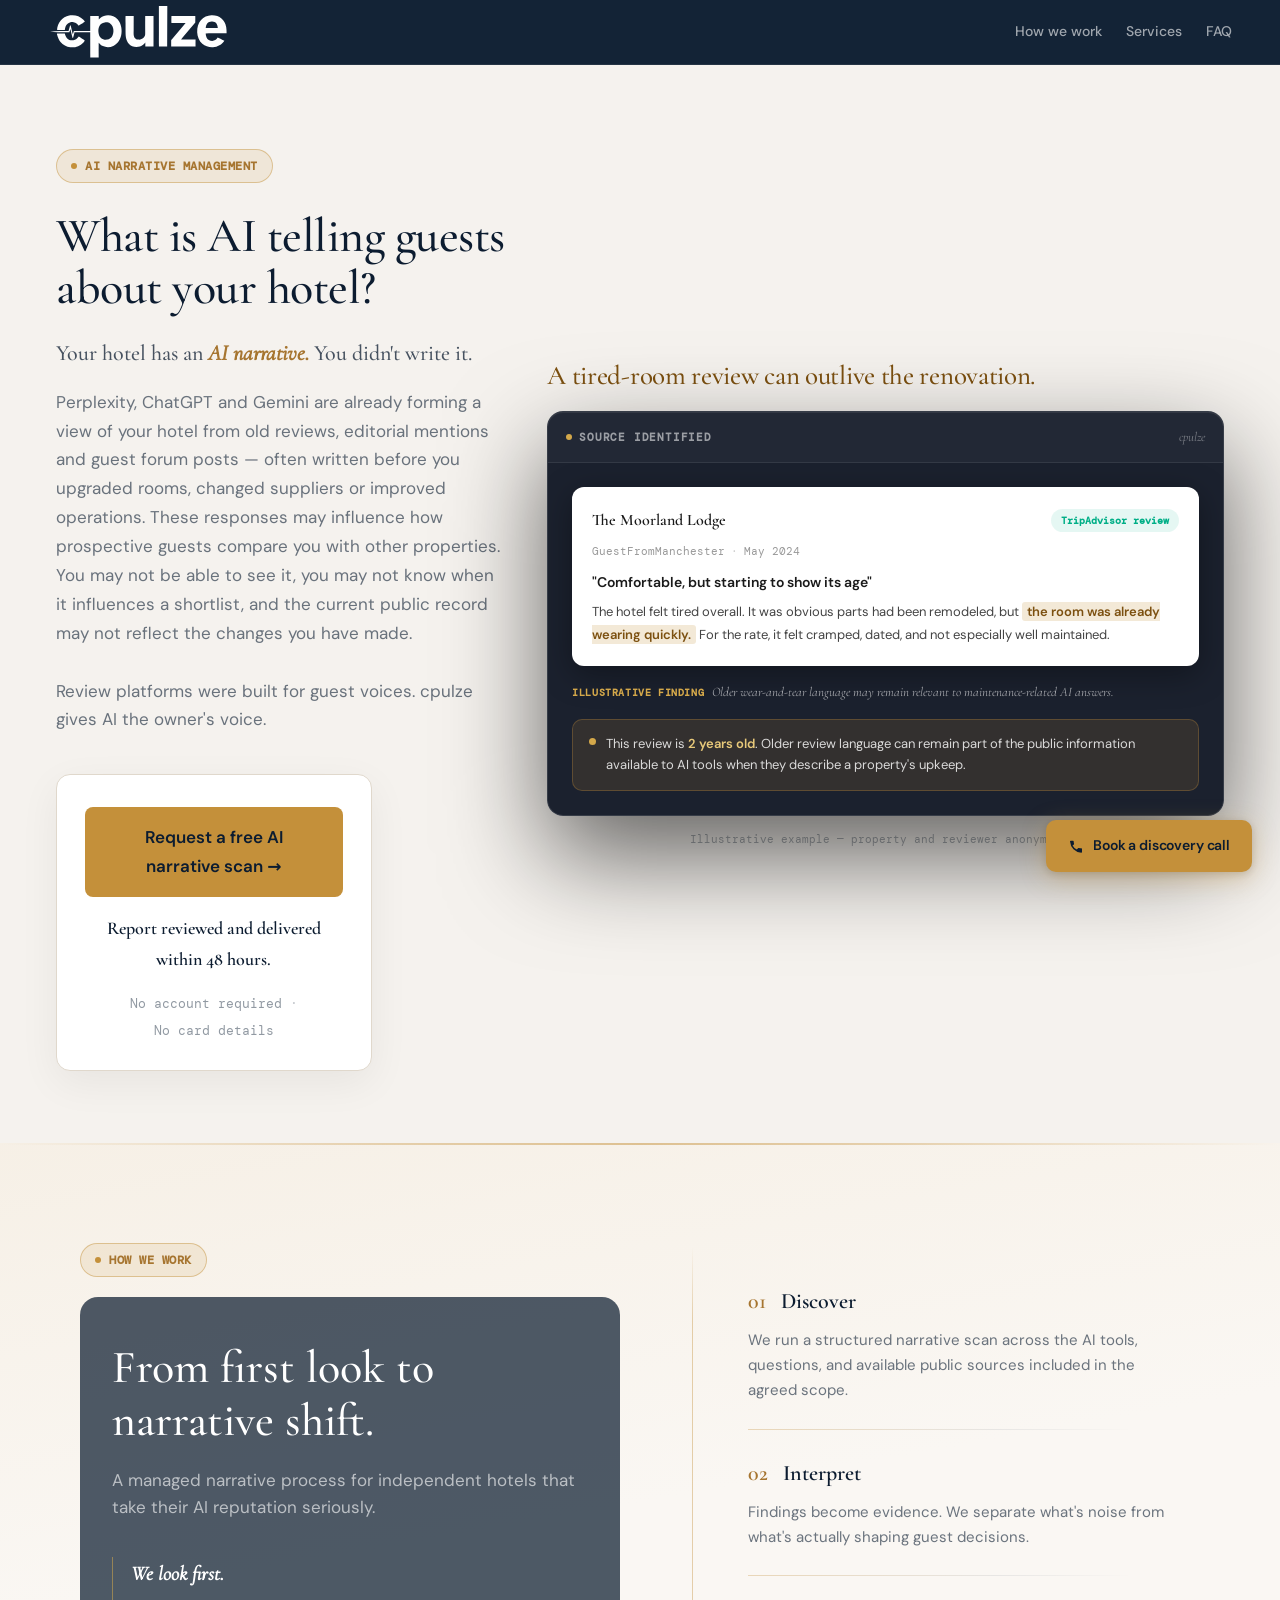
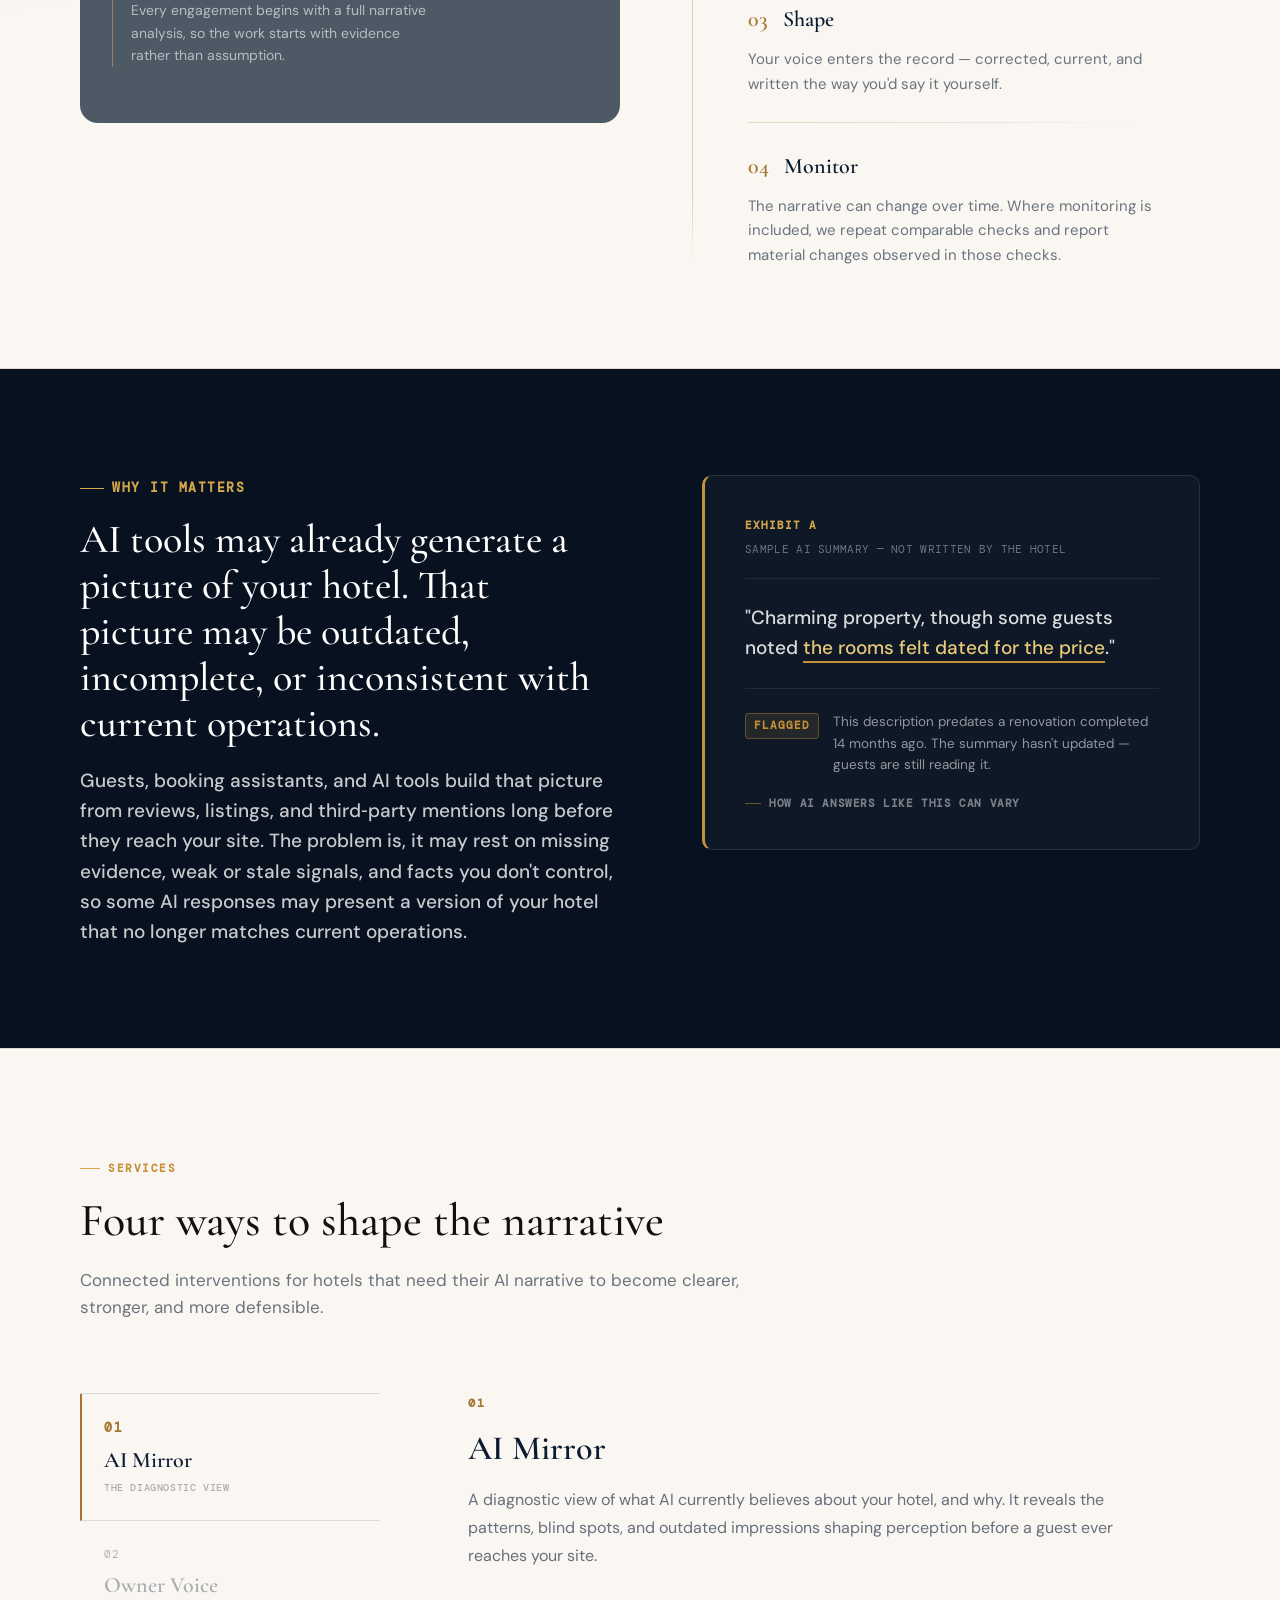
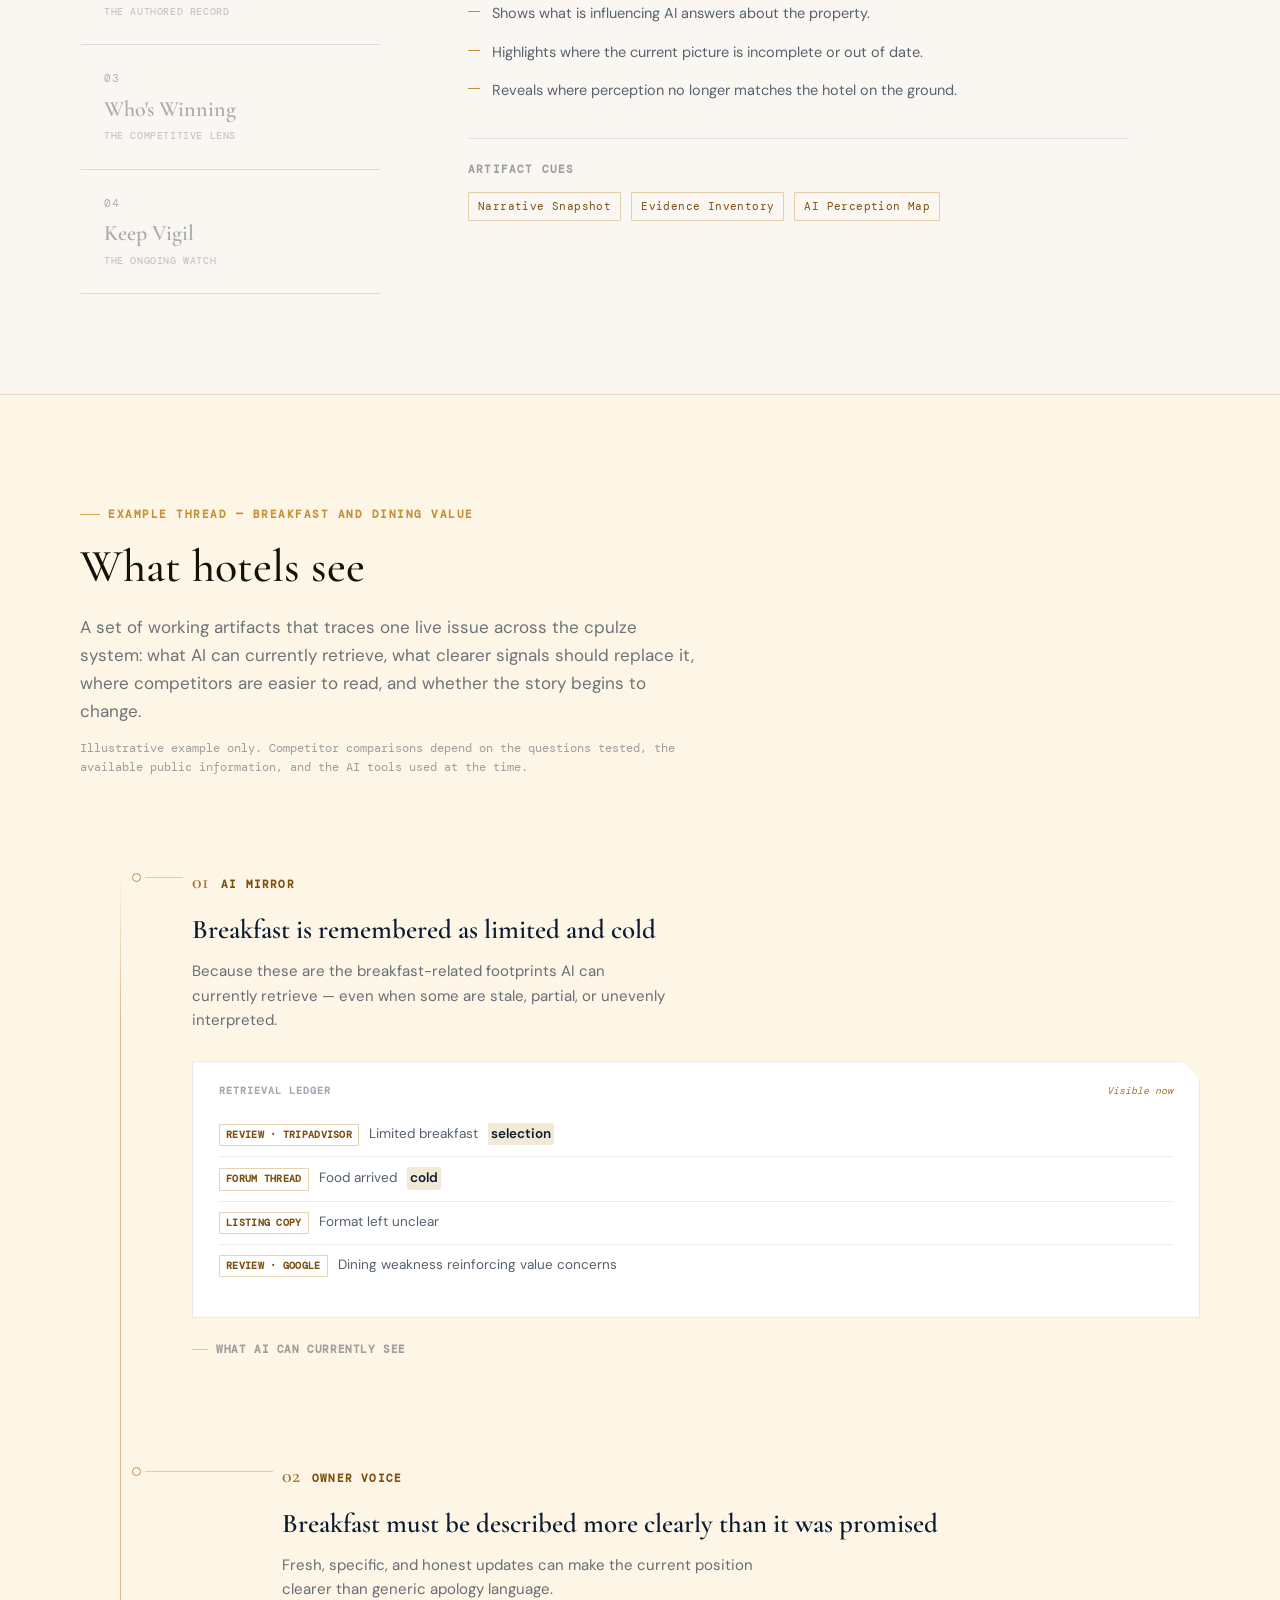
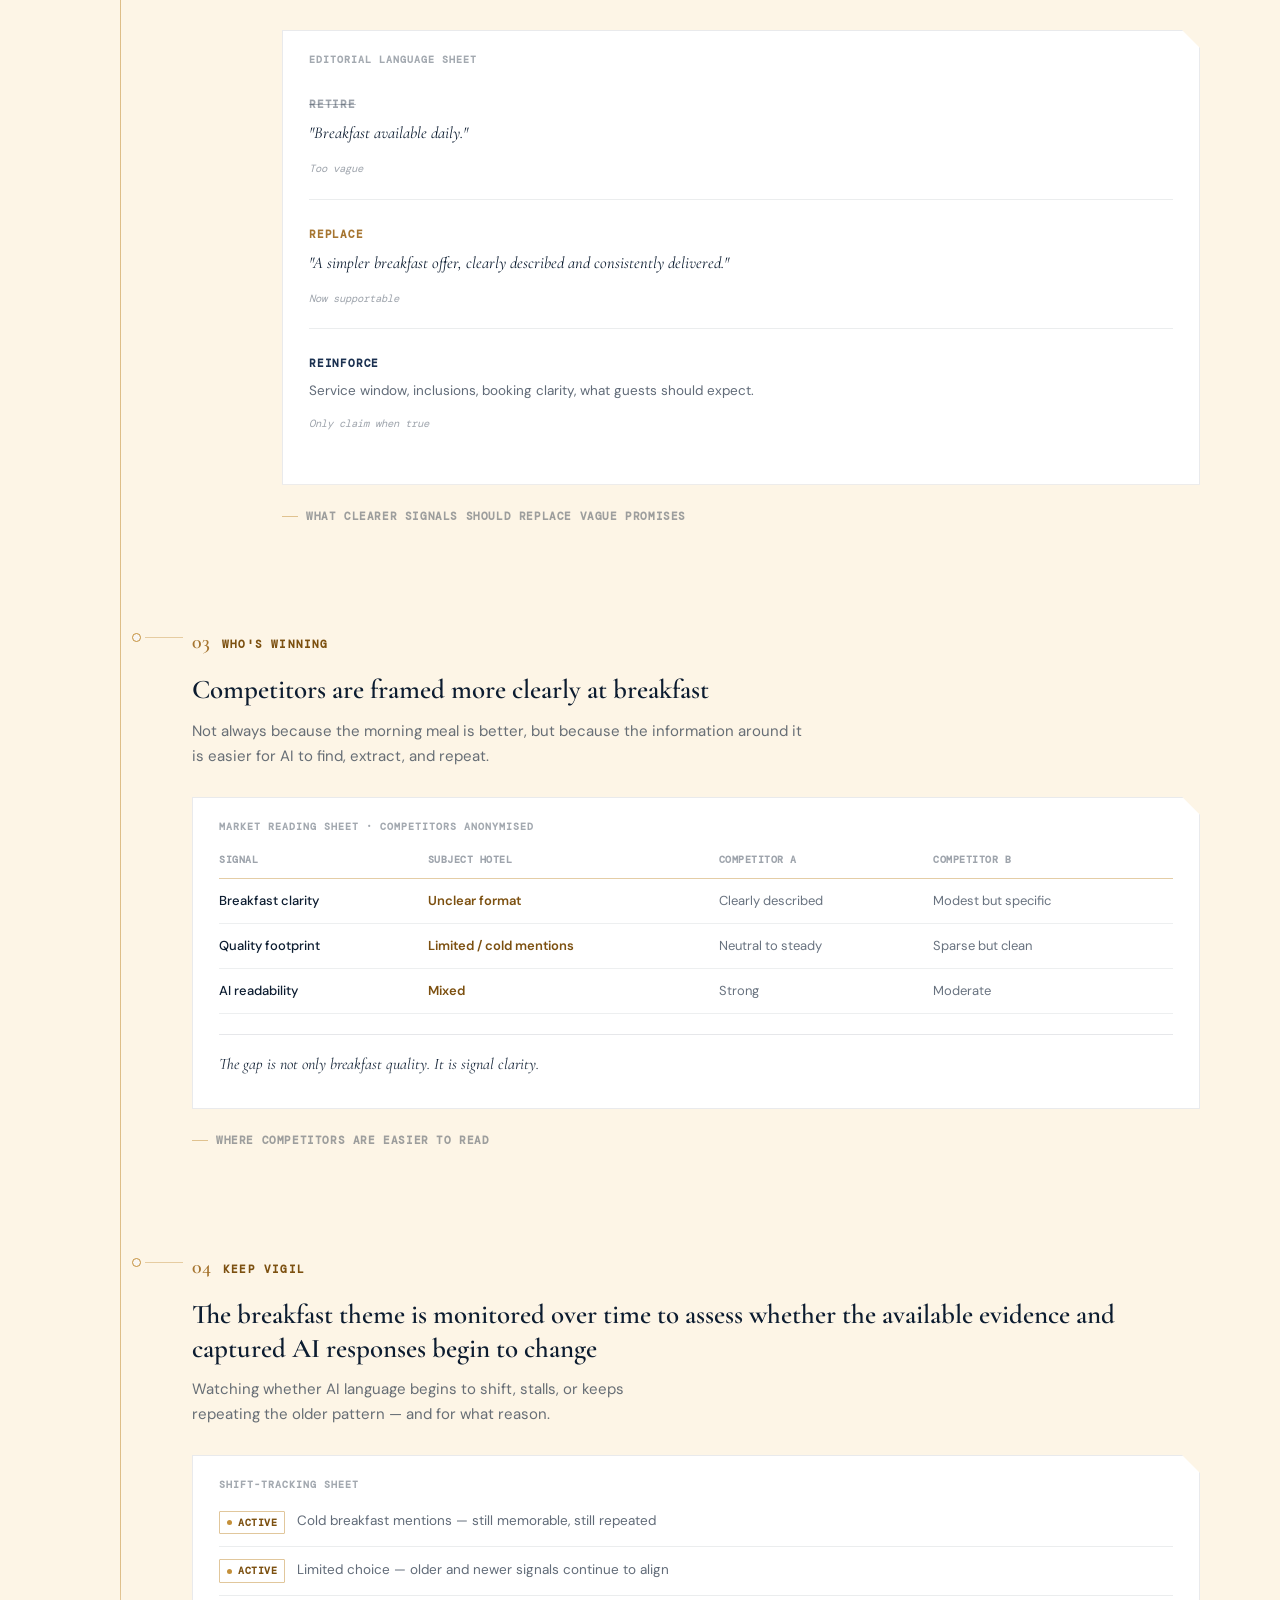
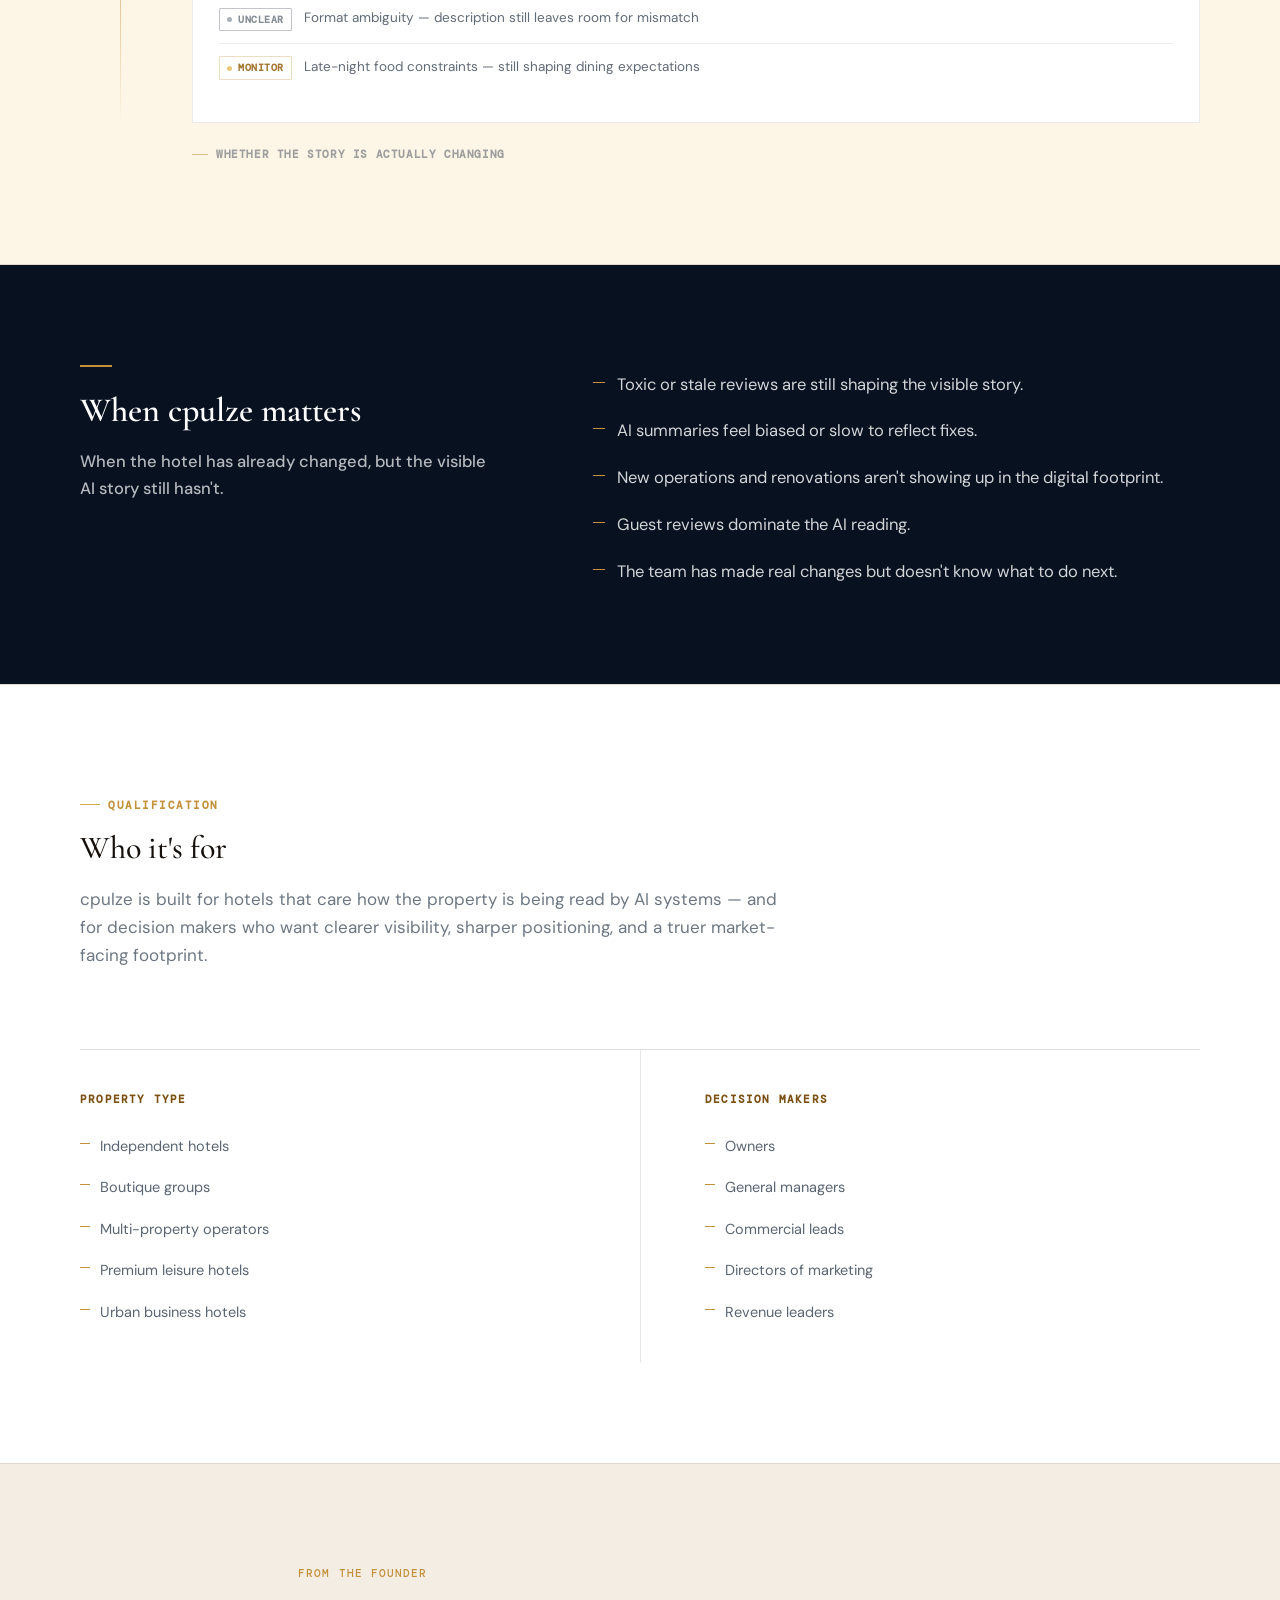
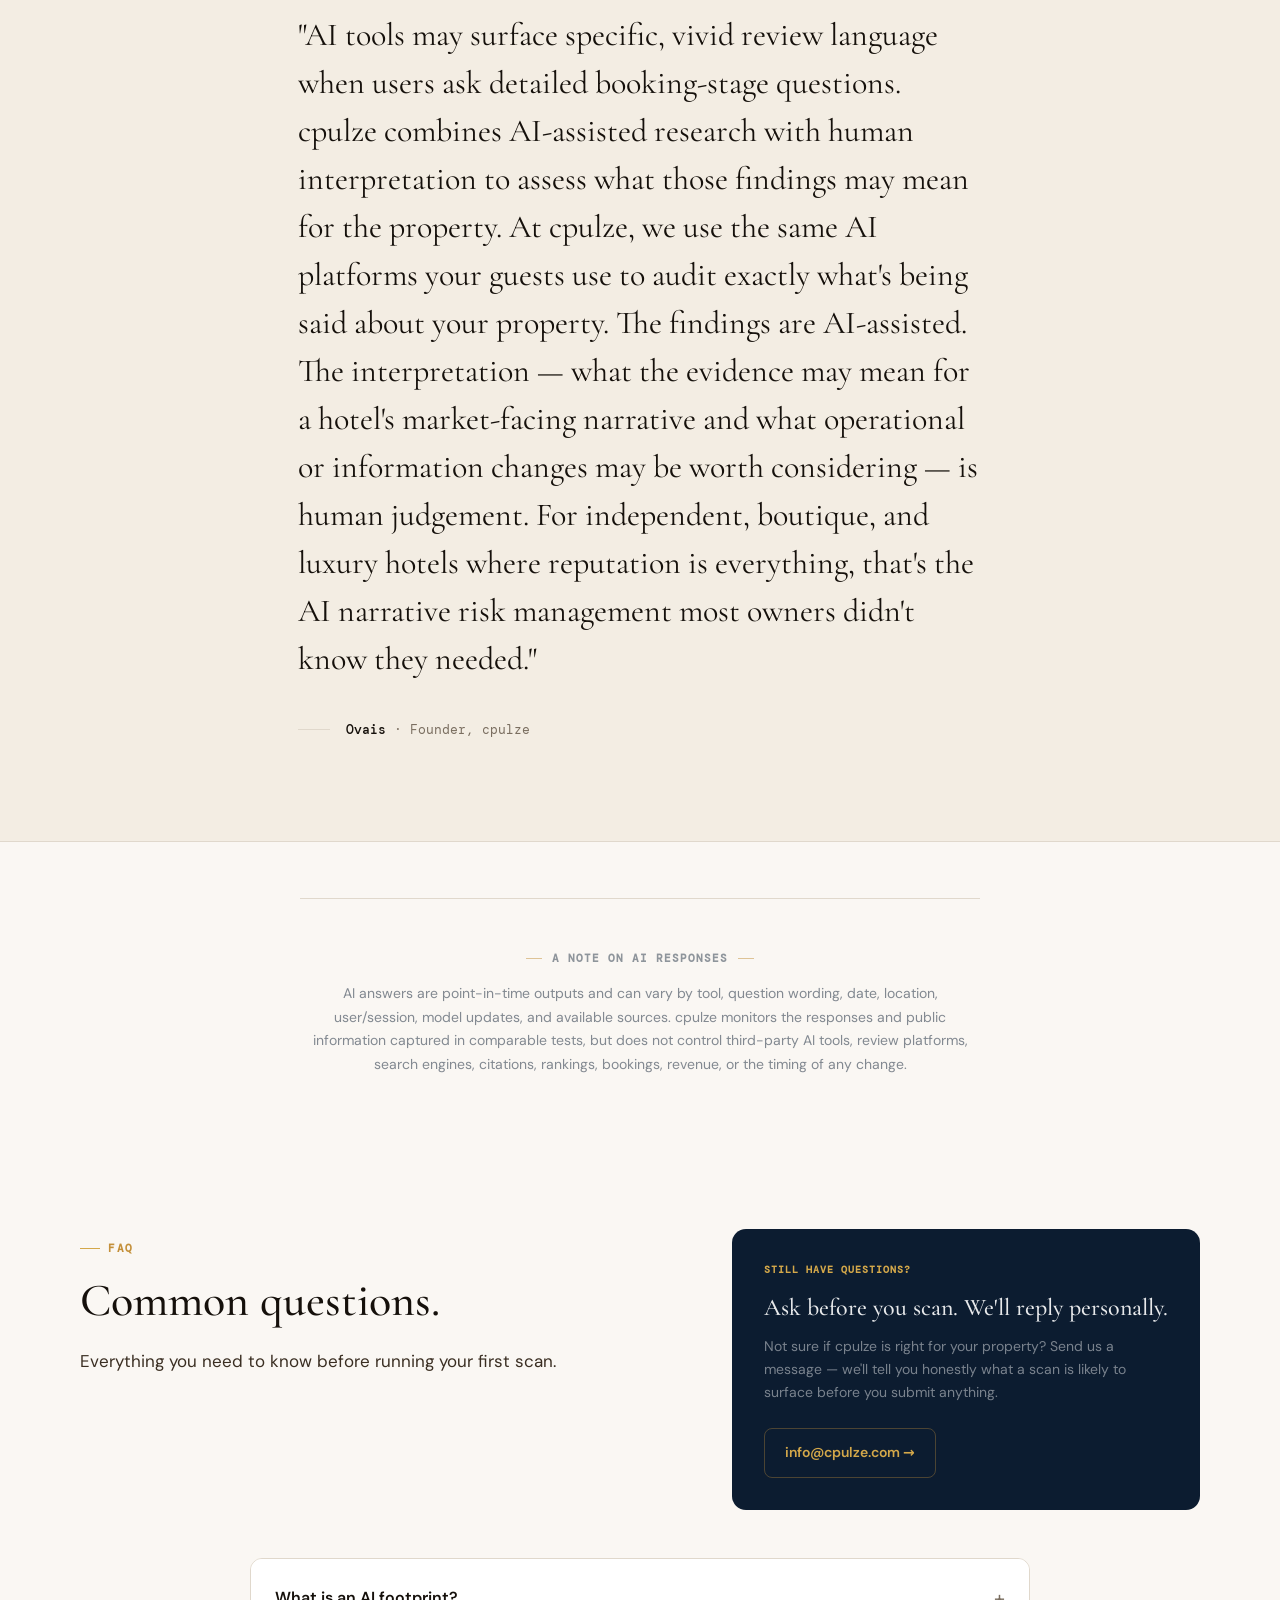
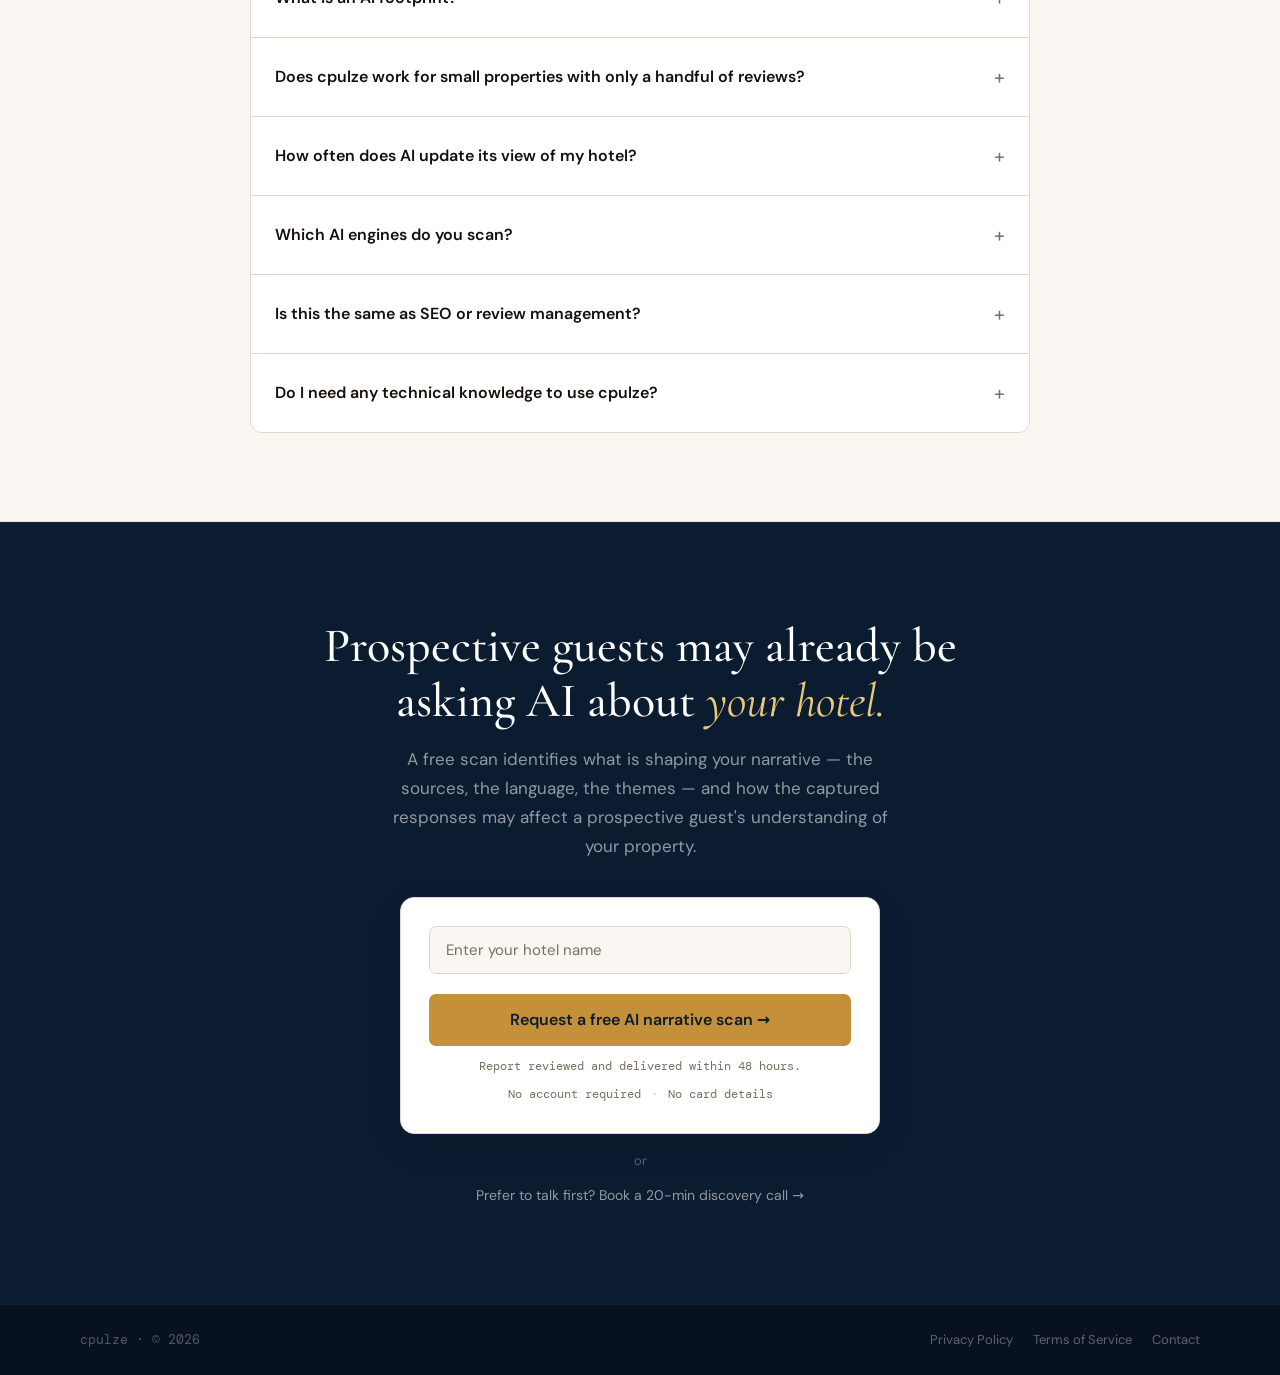
==== index.html @ 0e17eab1 "Tighten 16 homepage claims per second copy-risk review pass Softens absolute/anthropomorphic wording" ====
<!DOCTYPE html>
<html lang="en">
<head>
<script>if(location.hostname==='app.cpulze.com'&&location.pathname==='/')location.replace('/dashboard/');</script>
<meta charset="UTF-8">
<meta name="viewport" content="width=device-width, initial-scale=1.0">
<title>cpulze — What is AI telling guests about your hotel?</title>
<meta name="description" content="AI engines like Perplexity, ChatGPT and Gemini answer hotel booking questions by citing your reviews. cpulze scans what AI says about your property and helps you fix the narrative. Built for independent and boutique hotels.">
<meta property="og:title" content="cpulze — What is AI telling guests about your hotel?">
<meta property="og:description" content="See exactly what Perplexity, ChatGPT and Gemini say about your property — and fix the narrative before it costs you bookings.">
<meta property="og:type" content="website">
<meta property="og:url" content="https://cpulze.com">
<meta name="twitter:card" content="summary_large_image">
<meta name="twitter:title" content="cpulze — AI narrative monitoring for independent hotels">
<meta name="twitter:description" content="See what AI is telling guests about your hotel. Fix it. Track the shift.">
<link rel="canonical" href="https://cpulze.com">
<link rel="icon" type="image/png" href="/favicon.png">
<link href="https://assets.calendly.com/assets/external/widget.css" rel="stylesheet">
<link rel="stylesheet" href="newstyle.css?v=20260625e">
<link rel="stylesheet" href="v2style.css?v=20260625e">
<script src="newscript.js" defer></script>
<script type="application/ld+json">
{
  "@context": "https://schema.org",
  "@type": "SoftwareApplication",
  "name": "cpulze",
  "applicationCategory": "BusinessApplication",
  "description": "AI narrative monitoring and management for independent and boutique hotels.",
  "url": "https://cpulze.com"
}
</script>
</head>
<body>

<!-- NAV -->
<nav>
  <div class="nav-inner">
    <a href="#" class="logo"><img src="/assets/logo-white.svg" alt="cpulze" style="height:56px;width:auto;display:block;"></a>
    <div class="nav-right">
      <a href="#our-approach" class="nav-link">How we work</a>
      <a href="#services-overview" class="nav-link">Services</a>
      <a href="#faq" class="nav-link">FAQ</a>
      <button class="nav-hamburger" id="navHamburger" aria-label="Open menu">
        <span></span><span></span><span></span>
      </button>
    </div>
  </div>
</nav>

<!-- MOBILE NAV DRAWER -->
<div class="mobile-nav-drawer" id="mobileNavDrawer">
  <div class="mobile-nav-header">
    <img src="/assets/logo-white.svg" alt="cpulze" style="height:44px;width:auto;">
    <button class="mobile-nav-close" id="mobileNavClose" aria-label="Close menu">✕</button>
  </div>
  <div class="mobile-nav-links">
    <a href="#our-approach" class="mobile-nav-link">How we work</a>
    <a href="#services-overview" class="mobile-nav-link">Services</a>
    <a href="#faq" class="mobile-nav-link">FAQ</a>
  </div>
  <a href="javascript:void(0)" onclick="Calendly.initPopupWidget({url:'https://calendly.com/ovais-cpulze/30min'});return false;" class="mobile-nav-cta">Book a discovery call →</a>
</div>
<div class="mobile-nav-overlay" id="mobileNavOverlay"></div>

<script>
(function() {
  var btn = document.getElementById('navHamburger');
  var drawer = document.getElementById('mobileNavDrawer');
  var overlay = document.getElementById('mobileNavOverlay');
  var close = document.getElementById('mobileNavClose');
  function open() { drawer.classList.add('open'); overlay.classList.add('open'); document.body.style.overflow = 'hidden'; }
  function shut() { drawer.classList.remove('open'); overlay.classList.remove('open'); document.body.style.overflow = ''; }
  btn.addEventListener('click', open);
  close.addEventListener('click', shut);
  overlay.addEventListener('click', shut);
  drawer.querySelectorAll('.mobile-nav-link, .mobile-nav-cta').forEach(function(a) { a.addEventListener('click', shut); });
})();
</script>

<!-- HERO -->
<section class="hero">
  <div class="hero-left">
    <div class="hero-for-pill">
      <div class="hero-pill-dot"></div>
      AI Narrative Management
    </div>
    <h1 class="hero-headline">
      What is AI telling guests about your hotel?
    </h1>
    <p class="hero-supporting">Your hotel has an <em>AI narrative.</em> You didn't write it.</p>
    <p class="hero-sub">Perplexity, ChatGPT and Gemini are already forming a view of your hotel from old reviews, editorial mentions and guest forum posts — often written before you upgraded rooms, changed suppliers or improved operations. These responses may influence how prospective guests compare you with other properties. You may not be able to see it, you may not know when it influences a shortlist, and the current public record may not reflect the changes you have made.<br><br>Review platforms were built for guest voices. cpulze gives AI the owner's voice.</p>
    <div class="hero-cta-block">
      <a href="#scan" class="btn-hero-cta">Request a free AI narrative scan →</a>
      <p class="hero-cta-secondary">Report reviewed and delivered within 48 hours.</p>
      <div class="hero-proof">
        <p class="hero-early-access">
          <span>No account required</span>
          <span>No card details</span>
        </p>
      </div>
    </div>
  </div>

  <div class="hero-right">
    <p class="mockup-caption">A tired-room review can outlive the renovation.</p>

    <div class="evidence-panel">
      <div class="evidence-panel-bar">
        <span class="evidence-panel-label"><span class="evidence-panel-dot"></span>Source identified</span>
        <span class="evidence-panel-brand">cpulze</span>
      </div>

      <div class="evidence-body">
        <div class="evidence-card">
          <div class="evidence-card-top">
            <span class="evidence-hotel-name">The Moorland Lodge</span>
            <span class="evidence-source-badge">TripAdvisor review</span>
          </div>
          <div class="evidence-review-meta">
            <span>GuestFromManchester</span>
            <span class="evidence-meta-sep">·</span>
            <span>May 2024</span>
          </div>
          <div class="evidence-review-title">"Comfortable, but starting to show its age"</div>
          <p class="evidence-review-body">The hotel felt tired overall. It was obvious parts had been remodeled, but <mark class="evidence-highlight">the room was already wearing quickly.</mark> For the rate, it felt cramped, dated, and not especially well maintained.</p>
        </div>

        <p class="evidence-note"><span class="evidence-note-tag">Illustrative finding</span>Older wear-and-tear language may remain relevant to maintenance-related AI answers.</p>

        <div class="evidence-callout">
          <span class="evidence-callout-dot"></span>
          <span>This review is <strong>2 years old</strong>. Older review language can remain part of the public information available to AI tools when they describe a property's upkeep.</span>
        </div>
      </div>
    </div>

    <p class="evidence-disclaimer">Illustrative example — property and reviewer anonymised.</p>
  </div>
</section>

<!-- APPROACH — methodology intro, immediately after hero -->
<section class="section gold-wash approach-section" id="our-approach">
  <div class="container approach-grid">

    <div class="approach-intro-wrap">
      <div class="approach-pill">
        <span class="approach-pill-dot"></span>
        How we work
      </div>

      <div class="approach-intro">
        <h2 class="section-title">From first look to narrative shift.</h2>
        <p class="approach-subhead">A managed narrative process for independent hotels that take their AI reputation seriously.</p>

        <div class="approach-lead">
          <p class="approach-lead-title">We look first.</p>
          <p class="approach-lead-text">Every engagement begins with a full narrative analysis, so the work starts with evidence rather than assumption.</p>
        </div>
      </div>
    </div>

    <div class="approach-rail">
      <div class="approach-step">
        <div class="approach-step-meta">
          <span class="approach-step-index">01</span>
          <h3 class="approach-step-name">Discover</h3>
        </div>
        <p class="approach-step-text">We run a structured narrative scan across the AI tools, questions, and available public sources included in the agreed scope.</p>
      </div>
      <div class="approach-step">
        <div class="approach-step-meta">
          <span class="approach-step-index">02</span>
          <h3 class="approach-step-name">Interpret</h3>
        </div>
        <p class="approach-step-text">Findings become evidence. We separate what's noise from what's actually shaping guest decisions.</p>
      </div>
      <div class="approach-step">
        <div class="approach-step-meta">
          <span class="approach-step-index">03</span>
          <h3 class="approach-step-name">Shape</h3>
        </div>
        <p class="approach-step-text">Your voice enters the record — corrected, current, and written the way you'd say it yourself.</p>
      </div>
      <div class="approach-step">
        <div class="approach-step-meta">
          <span class="approach-step-index">04</span>
          <h3 class="approach-step-name">Monitor</h3>
        </div>
        <p class="approach-step-text">The narrative can change over time. Where monitoring is included, we repeat comparable checks and report material changes observed in those checks.</p>
      </div>
    </div>

  </div>
</section>

<!-- WHY IT MATTERS — the case for action: thesis + proof -->
<section class="section why-matters" id="why-it-matters">
  <div class="container why-matters-grid">

    <div class="why-matters-thesis">
      <span class="section-tag">Why it matters</span>
      <h2 class="section-title">AI tools may already generate a picture of your hotel. That picture may be outdated, incomplete, or inconsistent with current operations.</h2>
      <p class="why-matters-lead">Guests, booking assistants, and AI tools build that picture from reviews, listings, and third‑party mentions long before they reach your site. The problem is, it may rest on missing evidence, weak or stale signals, and facts you don't control, so some AI responses may present a version of your hotel that no longer matches current operations.</p>
    </div>

    <div class="why-matters-proof">
      <div class="proof-meta">
        <span class="proof-index">Exhibit A</span>
        <span class="proof-kicker">Sample AI summary — not written by the hotel</span>
      </div>
      <p class="proof-excerpt">"Charming property, though some guests noted <mark>the rooms felt dated for the price</mark>."</p>
      <div class="proof-divider"></div>
      <div class="proof-flag">
        <span class="proof-flag-label">Flagged</span>
        <p class="proof-flag-text">This description predates a renovation completed 14 months ago. The summary hasn't updated — guests are still reading it.</p>
      </div>
      <a href="#ai-note" class="section-note-link">How AI answers like this can vary</a>
    </div>

  </div>
</section>

<!-- SERVICES — master-detail advisory system -->
<section class="section services-overview" id="services-overview">
  <div class="container">

    <div class="services-intro">
      <span class="section-tag">Services</span>
      <h2 class="section-title">Four ways to shape the narrative</h2>
      <p class="services-subhead">Connected interventions for hotels that need their AI narrative to become clearer, stronger, and more defensible.</p>
    </div>

    <div class="services-system">

      <div class="services-index">
        <button class="services-index-item active" type="button" data-service-target="service-panel-mirror" aria-selected="true">
          <span class="services-index-num">01</span>
          <span class="services-index-name">AI Mirror</span>
          <span class="services-index-tagline">The diagnostic view</span>
        </button>
        <button class="services-index-item" type="button" data-service-target="service-panel-voice" aria-selected="false">
          <span class="services-index-num">02</span>
          <span class="services-index-name">Owner Voice</span>
          <span class="services-index-tagline">The authored record</span>
        </button>
        <button class="services-index-item" type="button" data-service-target="service-panel-winning" aria-selected="false">
          <span class="services-index-num">03</span>
          <span class="services-index-name">Who's Winning</span>
          <span class="services-index-tagline">The competitive lens</span>
        </button>
        <button class="services-index-item" type="button" data-service-target="service-panel-vigil" aria-selected="false">
          <span class="services-index-num">04</span>
          <span class="services-index-name">Keep Vigil</span>
          <span class="services-index-tagline">The ongoing watch</span>
        </button>
      </div>

      <div class="services-detail">

        <div class="services-panel active" id="service-panel-mirror">
          <span class="services-panel-num">01</span>
          <h3 class="services-panel-title">AI Mirror</h3>
          <p class="services-panel-text">A diagnostic view of what AI currently believes about your hotel, and why. It reveals the patterns, blind spots, and outdated impressions shaping perception before a guest ever reaches your site.</p>
          <ul class="services-panel-outcomes">
            <li>Shows what is influencing AI answers about the property.</li>
            <li>Highlights where the current picture is incomplete or out of date.</li>
            <li>Reveals where perception no longer matches the hotel on the ground.</li>
          </ul>
          <div class="services-artifacts">
            <span class="services-artifacts-label">Artifact cues</span>
            <div class="services-artifacts-list">
              <span>Narrative Snapshot</span>
              <span>Evidence Inventory</span>
              <span>AI Perception Map</span>
            </div>
          </div>
        </div>

        <div class="services-panel" id="service-panel-voice">
          <span class="services-panel-num">02</span>
          <h3 class="services-panel-title">Owner Voice</h3>
          <p class="services-panel-text">We shape the version of the hotel that should be easier for the market to understand and repeat. The goal is a clearer, more authoritative narrative that better reflects the property today.</p>
          <ul class="services-panel-outcomes">
            <li>Clarifies the positioning and language the hotel should stand behind.</li>
            <li>Strengthens the material the market can draw from.</li>
            <li>Aligns leadership voice with the narrative guests and partners encounter.</li>
          </ul>
          <div class="services-artifacts">
            <span class="services-artifacts-label">Artifact cues</span>
            <div class="services-artifacts-list">
              <span>Positioning Framework</span>
              <span>Source Pack</span>
              <span>Editorial Narrative</span>
            </div>
          </div>
          <a href="#ai-note" class="section-note-link">How AI adoption timing can vary</a>
        </div>

        <div class="services-panel" id="service-panel-winning">
          <span class="services-panel-num">03</span>
          <h3 class="services-panel-title">Who's Winning</h3>
          <p class="services-panel-text">A view of how your hotel is framed against nearby competitors and comparable properties. It reveals where others are appearing clearer, stronger, or more current — and where your advantage can be sharpened.</p>
          <ul class="services-panel-outcomes">
            <li>Compares narrative visibility across the competitive set.</li>
            <li>Shows where competitors are more current or more convincingly represented.</li>
            <li>Identifies openings to differentiate the property more clearly.</li>
          </ul>
          <div class="services-artifacts">
            <span class="services-artifacts-label">Artifact cues</span>
            <div class="services-artifacts-list">
              <span>Competitive Narrative Scan</span>
              <span>Visibility Comparison</span>
              <span>Advantage Brief</span>
            </div>
          </div>
        </div>

        <div class="services-panel" id="service-panel-vigil">
          <span class="services-panel-num">04</span>
          <h3 class="services-panel-title">Keep Vigil</h3>
          <p class="services-panel-text">An ongoing advisory layer that tracks drift, contradiction, and outdated signals over time. It helps keep the hotel's AI narrative current, coherent, and harder to misrepresent.</p>
          <ul class="services-panel-outcomes">
            <li>Monitors for meaningful shifts in how the property is described.</li>
            <li>Flags stale or commercially unhelpful signals early.</li>
            <li>Supports timely correction before weak information settles in.</li>
          </ul>
          <div class="services-artifacts">
            <span class="services-artifacts-label">Artifact cues</span>
            <div class="services-artifacts-list">
              <span>Monitoring Cadence</span>
              <span>Signal Alerts</span>
              <span>Narrative Watchlist</span>
            </div>
          </div>
        </div>

      </div>

    </div>

  </div>
</section>

<!-- WHAT HOTELS SEE — one live issue traced through the four services -->
<section class="section thread-section" id="what-hotels-see">
  <div class="container">

    <div class="thread-intro">
      <span class="section-tag">Example thread — Breakfast and dining value</span>
      <h2 class="section-title">What hotels see</h2>
      <p class="thread-subhead">A set of working artifacts that traces one live issue across the cpulze system: what AI can currently retrieve, what clearer signals should replace it, where competitors are easier to read, and whether the story begins to change.</p>
      <p class="thread-illustrative-note">Illustrative example only. Competitor comparisons depend on the questions tested, the available public information, and the AI tools used at the time.</p>
    </div>

    <div class="thread-sequence">
      <div class="thread-spine" aria-hidden="true"></div>

      <article class="thread-artifact thread-artifact--left" data-reveal>
        <div class="thread-artifact-dot" aria-hidden="true"></div>
        <div class="thread-artifact-meta">
          <span class="thread-artifact-num">01</span>
          <span class="thread-artifact-service">AI Mirror</span>
        </div>
        <h3 class="thread-artifact-title">Breakfast is remembered as limited and cold</h3>
        <p class="thread-artifact-line">Because these are the breakfast-related footprints AI can currently retrieve — even when some are stale, partial, or unevenly interpreted.</p>

        <div class="thread-doc thread-doc--ledger">
          <div class="thread-doc-header">
            <span class="thread-doc-kicker">Retrieval ledger</span>
            <span class="thread-doc-margin">Visible now</span>
          </div>
          <ul class="thread-doc-ledger-rows">
            <li><span class="thread-doc-src">Review · TripAdvisor</span> Limited breakfast <mark>selection</mark></li>
            <li><span class="thread-doc-src">Forum thread</span> Food arrived <mark>cold</mark></li>
            <li><span class="thread-doc-src">Listing copy</span> Format left unclear</li>
            <li><span class="thread-doc-src">Review · Google</span> Dining weakness reinforcing value concerns</li>
          </ul>
        </div>
        <p class="thread-artifact-footer">What AI can currently see</p>
      </article>

      <article class="thread-artifact thread-artifact--right" data-reveal>
        <div class="thread-artifact-dot" aria-hidden="true"></div>
        <div class="thread-artifact-meta">
          <span class="thread-artifact-num">02</span>
          <span class="thread-artifact-service">Owner Voice</span>
        </div>
        <h3 class="thread-artifact-title">Breakfast must be described more clearly than it was promised</h3>
        <p class="thread-artifact-line">Fresh, specific, and honest updates can make the current position clearer than generic apology language.</p>

        <div class="thread-doc thread-doc--language">
          <span class="thread-doc-kicker">Editorial language sheet</span>
          <div class="thread-doc-lang-row">
            <span class="thread-doc-lang-label thread-doc-lang-label--retire">Retire</span>
            <p class="thread-doc-lang-quote">"Breakfast available daily."</p>
            <span class="thread-doc-lang-note">Too vague</span>
          </div>
          <div class="thread-doc-lang-row">
            <span class="thread-doc-lang-label thread-doc-lang-label--replace">Replace</span>
            <p class="thread-doc-lang-quote">"A simpler breakfast offer, clearly described and consistently delivered."</p>
            <span class="thread-doc-lang-note">Now supportable</span>
          </div>
          <div class="thread-doc-lang-row">
            <span class="thread-doc-lang-label thread-doc-lang-label--reinforce">Reinforce</span>
            <p class="thread-doc-lang-quote thread-doc-lang-quote--plain">Service window, inclusions, booking clarity, what guests should expect.</p>
            <span class="thread-doc-lang-note">Only claim when true</span>
          </div>
        </div>
        <p class="thread-artifact-footer">What clearer signals should replace vague promises</p>
      </article>

      <article class="thread-artifact thread-artifact--wide" data-reveal>
        <div class="thread-artifact-dot" aria-hidden="true"></div>
        <div class="thread-artifact-meta">
          <span class="thread-artifact-num">03</span>
          <span class="thread-artifact-service">Who's Winning</span>
        </div>
        <h3 class="thread-artifact-title">Competitors are framed more clearly at breakfast</h3>
        <p class="thread-artifact-line">Not always because the morning meal is better, but because the information around it is easier for AI to find, extract, and repeat.</p>

        <div class="thread-doc thread-doc--market">
          <span class="thread-doc-kicker">Market reading sheet · competitors anonymised</span>
          <div class="thread-doc-table-wrap">
            <table class="thread-doc-table">
              <thead>
                <tr><th scope="col">Signal</th><th scope="col">Subject hotel</th><th scope="col">Competitor A</th><th scope="col">Competitor B</th></tr>
              </thead>
              <tbody>
                <tr><td>Breakfast clarity</td><td>Unclear format</td><td>Clearly described</td><td>Modest but specific</td></tr>
                <tr><td>Quality footprint</td><td>Limited / cold mentions</td><td>Neutral to steady</td><td>Sparse but clean</td></tr>
                <tr><td>AI readability</td><td>Mixed</td><td>Strong</td><td>Moderate</td></tr>
              </tbody>
            </table>
          </div>
          <p class="thread-doc-synthesis">The gap is not only breakfast quality. It is signal clarity.</p>
        </div>
        <p class="thread-artifact-footer">Where competitors are easier to read</p>
      </article>

      <article class="thread-artifact thread-artifact--left" data-reveal>
        <div class="thread-artifact-dot" aria-hidden="true"></div>
        <div class="thread-artifact-meta">
          <span class="thread-artifact-num">04</span>
          <span class="thread-artifact-service">Keep Vigil</span>
        </div>
        <h3 class="thread-artifact-title">The breakfast theme is monitored over time to assess whether the available evidence and captured AI responses begin to change</h3>
        <p class="thread-artifact-line">Watching whether AI language begins to shift, stalls, or keeps repeating the older pattern — and for what reason.</p>

        <div class="thread-doc thread-doc--watch">
          <span class="thread-doc-kicker">Shift-tracking sheet</span>
          <ul class="thread-doc-watch-rows">
            <li><span class="thread-status thread-status--active">Active</span> Cold breakfast mentions — still memorable, still repeated</li>
            <li><span class="thread-status thread-status--active">Active</span> Limited choice — older and newer signals continue to align</li>
            <li><span class="thread-status thread-status--unclear">Unclear</span> Format ambiguity — description still leaves room for mismatch</li>
            <li><span class="thread-status thread-status--monitor">Monitor</span> Late-night food constraints — still shaping dining expectations</li>
          </ul>
        </div>
        <p class="thread-artifact-footer">Whether the story is actually changing</p>
      </article>

    </div>

  </div>
</section>

<!-- WHEN CPULZE MATTERS — compact interlude, the tipping point -->
<section class="section matters-interlude" id="when-it-matters">
  <div class="container matters-grid">

    <div class="matters-heading-block">
      <span class="matters-mark" aria-hidden="true"></span>
      <h2 class="matters-heading">When cpulze matters</h2>
      <p class="matters-support">When the hotel has already changed, but the visible AI story still hasn't.</p>
    </div>

    <ul class="matters-list">
      <li>Toxic or stale reviews are still shaping the visible story.</li>
      <li>AI summaries feel biased or slow to reflect fixes.</li>
      <li>New operations and renovations aren't showing up in the digital footprint.</li>
      <li>Guest reviews dominate the AI reading.</li>
      <li>The team has made real changes but doesn't know what to do next.</li>
    </ul>

  </div>
</section>

<!-- WHO IT'S FOR — qualification, not a benefits pitch -->
<section class="section alt who-for" id="who-its-for">
  <div class="container">

    <div class="who-for-intro">
      <span class="section-tag">Qualification</span>
      <h2 class="section-title">Who it's for</h2>
      <p class="who-for-lead">cpulze is built for hotels that care how the property is being read by AI systems — and for decision makers who want clearer visibility, sharper positioning, and a truer market-facing footprint.</p>
    </div>

    <div class="who-for-grid">

      <div class="who-for-col">
        <span class="who-for-col-label">Property type</span>
        <ul class="who-for-list">
          <li>Independent hotels</li>
          <li>Boutique groups</li>
          <li>Multi-property operators</li>
          <li>Premium leisure hotels</li>
          <li>Urban business hotels</li>
        </ul>
      </div>

      <div class="who-for-col">
        <span class="who-for-col-label">Decision makers</span>
        <ul class="who-for-list">
          <li>Owners</li>
          <li>General managers</li>
          <li>Commercial leads</li>
          <li>Directors of marketing</li>
          <li>Revenue leaders</li>
        </ul>
      </div>

    </div>

  </div>
</section>

<!-- FOUNDER -->
<section class="v2-founder">
  <div class="v2-founder-inner">
    <span class="v2-founder-tag">FROM THE FOUNDER</span>
    <div class="v2-founder-quote">
      "AI tools may surface specific, vivid review language when users ask detailed booking-stage questions. cpulze combines AI-assisted research with human interpretation to assess what those findings may mean for the property. At cpulze, we use the same AI platforms your guests use to audit exactly what's being said about your property. The findings are AI-assisted. The interpretation — what the evidence may mean for a hotel's market-facing narrative and what operational or information changes may be worth considering — is human judgement. For independent, boutique, and luxury hotels where reputation is everything, that's the AI narrative risk management most owners didn't know they needed."
    </div>
    <div class="v2-founder-byline">
      <div class="v2-founder-byline-divider"></div>
      <span><span class="v2-founder-name">Ovais</span> · Founder, cpulze</span>
    </div>
  </div>
</section>

<!-- AI RESPONSES NOTE — one quiet disclosure, referenced elsewhere rather than repeated -->
<section class="ai-note-section" id="ai-note">
  <div class="ai-note">
    <span class="ai-note-label">A note on AI responses</span>
    <p class="ai-note-text">AI answers are point-in-time outputs and can vary by tool, question wording, date, location, user/session, model updates, and available sources. cpulze monitors the responses and public information captured in comparable tests, but does not control third-party AI tools, review platforms, search engines, citations, rankings, bookings, revenue, or the timing of any change.</p>
  </div>
</section>

<!-- FAQ -->
<section class="faq-section section" id="faq">
  <div class="container">
    <div class="section-two-col col-55-45" style="margin-bottom:48px; align-items:start;">
      <div class="section-header-left">
        <div class="section-tag">FAQ</div>
        <h2 class="section-title">Common questions.</h2>
        <p class="section-desc">Everything you need to know before running your first scan.</p>
      </div>
      <div class="faq-contact-card">
        <div class="faq-contact-tag">Still have questions?</div>
        <div class="faq-contact-hed">Ask before you scan. We'll reply personally.</div>
        <div class="faq-contact-body">Not sure if cpulze is right for your property? Send us a message — we'll tell you honestly what a scan is likely to surface before you submit anything.</div>
        <a href="mailto:info@cpulze.com" class="faq-contact-cta">info@cpulze.com →</a>
      </div>
    </div>
  </div>
  <div class="container-narrow">
    <div class="faq-list">
      <details>
        <summary>What is an AI footprint?</summary>
        <div class="faq-answer">Your AI footprint is the publicly available material that may be retrieved, cited, or reflected when AI tools generate responses about your property — reviews across TripAdvisor, Booking.com and Google, editorial mentions, OTA listings, travel forums and comparison threads. cpulze analyses what is in that footprint and which signals are shaping your narrative. Rather than reporting what a single AI response says on a single day, we identify recurring themes observed across the tools and questions included in the scan.</div>
      </details>
      <details>
        <summary>Does cpulze work for small properties with only a handful of reviews?</summary>
        <div class="faq-answer">Yes — smaller properties can be more exposed. With fewer public reviews and references available, a small number of negative or specific comments may be more noticeable in the responses tested. cpulze is designed for independent and boutique hotels of any size, from 8-room guesthouses to 80-room independent properties.</div>
      </details>
      <details>
        <summary>How often does AI update its view of my hotel?</summary>
        <div class="faq-answer">Less often than you'd like. Older reviews and references can remain available to AI tools for extended periods, even after a property has changed. That persistence is part of what makes this worth addressing — and why a structured scan can be useful for understanding the current public picture.</div>
      </details>
      <details>
        <summary>Which AI engines do you scan?</summary>
        <div class="faq-answer">We currently scan selected AI tools, including Perplexity, ChatGPT, and Google Gemini, subject to the agreed service scope and tool availability. Each engine weights sources differently, so we report findings separately per engine so you can see exactly where the problem is strongest.</div>
      </details>
      <details>
        <summary>Is this the same as SEO or review management?</summary>
        <div class="faq-answer">No. SEO is about where you appear in Google search results. Review management improves your star rating and helps future guests who read reviews directly. cpulze addresses a separate and newer problem: what AI engines say when a guest asks a direct question — which may form part of how some prospective guests research a hotel before booking. A guest asking Perplexity "are rooms quiet at X hotel?" may get an AI-generated answer without ever visiting your TripAdvisor page. cpulze targets that exact moment.</div>
      </details>
      <details>
        <summary>Do I need any technical knowledge to use cpulze?</summary>
        <div class="faq-answer">None at all. You submit your hotel name and location, read the plain-language report, and take it from there. If you can write a TripAdvisor response, you can act on a cpulze scan.</div>
      </details>
    </div>
  </div>
</section>

<!-- SCAN FORM / CTA -->
<section class="cta-section" id="scan">
  <div class="container-narrow">
    <h2 class="cta-headline">Prospective guests may already be<br>asking AI about <em>your hotel.</em></h2>
    <p class="cta-sub">A free scan identifies what is shaping your narrative — the sources, the language, the themes — and how the captured responses may affect a prospective guest's understanding of your property.</p>
    <div class="cta-scan-wrap">
      <div class="scan-card">
        <div class="form-fields">
          <input type="text" id="hotel-name" placeholder="Enter your hotel name" autocomplete="off">
          <div class="form-step-2" id="formStep2">
            <input type="text" id="hotel-location" placeholder="City, country">
            <input type="email" id="hotel-email" placeholder="Your email — report delivered here">
            <input type="text" id="website-url" style="display:none;" tabindex="-1" autocomplete="off">
          </div>
          <button class="btn-scan" id="scanBtn">Request a free AI narrative scan →</button>
        </div>
        <p class="form-cta-secondary">Report reviewed and delivered within 48 hours.</p>
        <div class="form-trust">
          <span>No account required</span>
          <span>No card details</span>
        </div>
      </div>
      <p class="cta-or-divider">or</p>
      <a href="javascript:void(0)" onclick="Calendly.initPopupWidget({url:'https://calendly.com/ovais-cpulze/30min'});return false;" class="cta-calendly-link">Prefer to talk first? Book a 20-min discovery call →</a>
    </div>
  </div>
</section>

<!-- FOOTER -->
<footer>
  <div class="footer-inner">
    <span class="footer-text">cpulze · © 2026</span>
    <div class="footer-links">
      <a href="/privacy.html">Privacy Policy</a>
      <a href="/terms.html">Terms of Service</a>
      <a href="mailto:pulse@cpulze.com">Contact</a>
    </div>
  </div>
</footer>

<script>
(function() {
  const h = location.hostname;
  const appBase = (h === 'stage.cpulze.com' || h === 'www.stage.cpulze.com' || h === 'app.stage.cpulze.com')
    ? 'https://app.stage.cpulze.com'
    : 'https://app.cpulze.com';
})();
</script>

<script src="https://assets.calendly.com/assets/external/widget.js" type="text/javascript" async></script>
<script>
(function() {
  var btn = document.createElement('a');
  btn.id = 'cpulze-cal-btn';
  btn.href = 'javascript:void(0)';
  btn.innerHTML = '<svg xmlns="http://www.w3.org/2000/svg" width="16" height="16" viewBox="0 0 24 24" fill="currentColor" style="flex-shrink:0"><path d="M6.62 10.79a15.05 15.05 0 006.59 6.59l2.2-2.2a1 1 0 011.01-.24 11.47 11.47 0 003.58.57 1 1 0 011 1V21a1 1 0 01-1 1A18 18 0 013 5a1 1 0 011-1h3.5a1 1 0 011 1 11.47 11.47 0 00.57 3.58 1 1 0 01-.24 1.01l-2.21 2.2z"/></svg>Book a discovery call';
  btn.onclick = function() { Calendly.initPopupWidget({ url: 'https://calendly.com/ovais-cpulze/30min' }); return false; };
  document.body.appendChild(btn);
})();
</script>
</body>
</html>
---- newstyle.css ----
/* ==========================================
   GLOBAL
   ========================================== */
[hidden] { display: none !important; }

/* ==========================================
   FONTS
   ========================================== */
@font-face { font-family: 'Cormorant Garamond'; font-style: normal; font-weight: 400; font-display: swap; src: url('./fonts/cormorant-garamond-v21-latin-regular.woff2') format('woff2'); }
@font-face { font-family: 'Cormorant Garamond'; font-style: italic; font-weight: 400; font-display: swap; src: url('./fonts/cormorant-garamond-v21-latin-italic.woff2') format('woff2'); }
@font-face { font-family: 'Cormorant Garamond'; font-style: normal; font-weight: 500; font-display: swap; src: url('./fonts/cormorant-garamond-v21-latin-500.woff2') format('woff2'); }
@font-face { font-family: 'Cormorant Garamond'; font-style: normal; font-weight: 600; font-display: swap; src: url('./fonts/cormorant-garamond-v21-latin-600.woff2') format('woff2'); }
@font-face { font-family: 'DM Sans'; font-style: normal; font-weight: 400; font-display: swap; src: url('./fonts/dm-sans-v17-latin-regular.woff2') format('woff2'); }
@font-face { font-family: 'DM Sans'; font-style: normal; font-weight: 500; font-display: swap; src: url('./fonts/dm-sans-v17-latin-500.woff2') format('woff2'); }
@font-face { font-family: 'DM Sans'; font-style: normal; font-weight: 600; font-display: swap; src: url('./fonts/dm-sans-v17-latin-600.woff2') format('woff2'); }
@font-face { font-family: 'DM Mono'; font-style: normal; font-weight: 400; font-display: swap; src: url('./fonts/dm-mono-v16-latin-regular.woff2') format('woff2'); }
@font-face { font-family: 'DM Mono'; font-style: normal; font-weight: 500; font-display: swap; src: url('./fonts/dm-mono-v16-latin-500.woff2') format('woff2'); }

/* ==========================================
   VARIABLES
   ========================================== */
:root {
  --navy-950: #07111f;
  --navy-900: #0c1c30;
  --navy-800: #122640;
  --navy-700: #1a3050;
  --navy-500: #2a4e7a;

  --cream-50:  #faf7f3;
  --cream-100: #f3ede3;
  --cream-200: #e8ddd0;
  --cream-300: #d5c8b5;

  --gold-300: #e8c97a;
  --gold-400: #d4a84a;
  --gold-500: #c4903a;
  --gold-600: #a67530;
  --gold-700: #7c5010;
  --gold-bg:  #fdf5e6;

  --text:      #15100b;
  --text-mid:  #3a2e22;
  --text-muted:#7a6e60;
  --border:    #e0d8cc;
  --white:     #ffffff;

  --font-display: 'Cormorant Garamond', Georgia, serif;
  --font-body:    'DM Sans', system-ui, sans-serif;
  --font-mono:    'DM Mono', monospace;

  --mockup-bg:     #1a2435;
  --mockup-card:   #243044;
  --mockup-border: rgba(255,255,255,0.07);
}

/* ==========================================
   RESET + BASE
   ========================================== */
*, *::before, *::after { margin: 0; padding: 0; box-sizing: border-box; }
html { scroll-behavior: smooth; -webkit-font-smoothing: antialiased; }
html { overflow-x: hidden; }
body { background: var(--cream-50); color: var(--text); font-family: var(--font-body); font-size: 17px; line-height: 1.7; }
.container       { max-width: 1200px; margin: 0 auto; padding: 0 40px; }
.container-narrow{ max-width: 860px;  margin: 0 auto; padding: 0 40px; }
@keyframes fadeUp   { from { opacity:0; transform:translateY(8px); } to { opacity:1; transform:translateY(0); } }
@keyframes pulse    { 0%,100%{opacity:1;transform:scale(1);} 50%{opacity:.5;transform:scale(.85);} }
@keyframes spin     { to { transform: rotate(360deg); } }

/* ==========================================
   NAV
   ========================================== */
nav { position: sticky; top: 0; z-index: 100; background: rgba(12,28,48,.97); backdrop-filter: blur(16px); border-bottom: 0.5px solid rgba(255,255,255,.08); }
.nav-inner { padding: 0 48px; height: 64px; display: flex; align-items: center; justify-content: space-between; }
.logo { font-family: var(--font-body); font-size: 18px; font-weight: 600; color: var(--white); text-decoration: none; letter-spacing: .3px; }
.nav-right { display: flex; align-items: center; gap: 24px; }
.nav-link { font-size: 14px; color: rgba(255,255,255,.6); text-decoration: none; font-weight: 500; transition: color .2s; }
.nav-link:hover { color: var(--white); }
.nav-dropdown { position: relative; }
.nav-dropdown-toggle { cursor: pointer; }
.nav-dropdown-menu { position: absolute; top: 100%; left: 50%; transform: translateX(-50%); background: var(--navy-800); border: 0.5px solid rgba(255,255,255,.12); border-radius: 12px; padding: 8px; padding-top: 20px; min-width: 180px; white-space: nowrap; display: none; box-shadow: 0 20px 48px rgba(0,0,0,.4); z-index: 200; }
.nav-dropdown:hover .nav-dropdown-menu { display: block; }
.nav-dropdown-item { display: block; padding: 12px 14px; border-radius: 8px; text-decoration: none; transition: background .15s; }
.nav-dropdown-item:hover { background: rgba(255,255,255,.06); }
.nav-dropdown-item-name { font-size: 14px; color: var(--white); font-weight: 500; }
.nav-dropdown-item-price { font-size: 12px; color: var(--gold-400); font-family: var(--font-mono); margin-top: 3px; }
.service-price { font-family: var(--font-display); font-size: 32px; font-weight: 500; color: var(--gold-400); line-height: 1; margin-bottom: 12px; }
.nav-signin { font-size: 14px; color: rgba(255,255,255,.55); text-decoration: none; font-weight: 500; border: 0.5px solid rgba(255,255,255,.2); padding: 8px 16px; border-radius: 6px; transition: all .2s; }
.nav-signin:hover { color: var(--white); border-color: rgba(255,255,255,.4); }
.btn-nav { font-family: var(--font-body); font-size: 14px; font-weight: 600; background: var(--gold-500); color: var(--white); padding: 10px 20px; border-radius: 6px; text-decoration: none; border: none; cursor: pointer; transition: background .2s; white-space: nowrap; }
.btn-nav:hover { background: var(--gold-600); }

/* ==========================================
   HERO — SPLIT LAYOUT
   ========================================== */
.hero { background: #F5F2EE; padding: 100px 64px 100px; display: flex; align-items: center; justify-content: flex-start; gap: 80px; min-height: 680px; }
.hero-left { flex: 0 0 440px; }
.hero-right { flex: 1; align-self: stretch; display: flex; flex-direction: column; justify-content: center; min-width: 0; padding: 20px 0; }
.mockup-caption { font-family: var(--font-display); font-size: 27px; font-weight: 500; color: var(--gold-700); line-height: 1.25; letter-spacing: -.3px; flex-shrink: 0; padding-bottom: 18px; }

/* ── Hero evidence panel (single static visual) ── */
.evidence-panel { flex-shrink: 0; display: flex; flex-direction: column; background: rgba(8,16,30,.92); border: 1px solid rgba(255,255,255,.12); border-radius: 16px; overflow: hidden; box-shadow: 0 40px 100px rgba(0,0,0,.6), inset 0 1px 0 rgba(255,255,255,.08); animation: evidenceFadeIn .8s ease both; }
.evidence-panel-bar { padding: 14px 18px; border-bottom: 0.5px solid rgba(255,255,255,.08); background: rgba(255,255,255,.03); display: flex; align-items: center; justify-content: space-between; flex-shrink: 0; }
.evidence-panel-label { display: flex; align-items: center; gap: 7px; font-family: var(--font-mono); font-size: 11px; font-weight: 600; color: rgba(255,255,255,.55); letter-spacing: .8px; text-transform: uppercase; }
.evidence-panel-dot { width: 6px; height: 6px; border-radius: 50%; background: var(--gold-400); flex-shrink: 0; animation: pulse 2.5s ease-in-out infinite; }
.evidence-panel-brand { font-family: var(--font-display); font-size: 13px; font-style: italic; color: rgba(255,255,255,.4); }

.evidence-body { flex: 1; min-height: 0; overflow: auto; padding: 24px; display: flex; flex-direction: column; gap: 16px; }

.evidence-card { background: #fff; border-radius: 12px; padding: 20px; box-shadow: 0 8px 32px rgba(0,0,0,.35); flex-shrink: 0; }
.evidence-card-top { display: flex; align-items: center; justify-content: space-between; gap: 10px; margin-bottom: 8px; flex-wrap: wrap; }
.evidence-hotel-name { font-family: var(--font-display); font-size: 16px; font-weight: 600; color: #1a1a1a; }
.evidence-source-badge { font-family: var(--font-mono); font-size: 10px; font-weight: 600; color: #00AF87; background: rgba(0,175,135,.1); border-radius: 20px; padding: 3px 10px; white-space: nowrap; }
.evidence-review-meta { display: flex; align-items: center; gap: 6px; font-family: var(--font-mono); font-size: 11px; color: #999; margin-bottom: 10px; }
.evidence-meta-sep { color: #ccc; }
.evidence-review-title { font-size: 14px; font-weight: 600; color: #1a1a1a; margin-bottom: 6px; }
.evidence-review-body { font-size: 13px; color: #444; line-height: 1.75; margin: 0; }
.evidence-highlight { background: rgba(196,144,58,.2); color: #7c5010; border-radius: 3px; padding: 1px 5px; font-style: normal; font-weight: 600; }

.evidence-note { font-family: var(--font-display); font-style: italic; font-size: 13px; color: rgba(255,255,255,.6); line-height: 1.6; margin: 0; flex-shrink: 0; }
.evidence-note-tag { font-family: var(--font-mono); font-style: normal; font-size: 10px; font-weight: 700; color: var(--gold-400); letter-spacing: .6px; text-transform: uppercase; margin-right: 8px; }

.evidence-callout { display: flex; align-items: flex-start; gap: 10px; padding: 14px 16px; background: rgba(196,144,58,.14); border: 1px solid rgba(196,144,58,.3); border-radius: 10px; font-size: 13px; color: rgba(255,255,255,.82); line-height: 1.6; flex-shrink: 0; }
.evidence-callout strong { color: var(--gold-300); }
.evidence-callout-dot { width: 7px; height: 7px; border-radius: 50%; background: var(--gold-400); flex-shrink: 0; margin-top: 4px; }

.evidence-disclaimer { font-family: var(--font-mono); font-size: 11px; color: rgba(12,28,48,.35); text-align: center; margin: 14px 0 0; flex-shrink: 0; }

@keyframes evidenceFadeIn { from { opacity: 0; transform: translateY(8px); } to { opacity: 1; transform: translateY(0); } }

/* ── Scene 3: Scored report ── */
#frame-3, #frame-4 { gap: 8px; }
.s3-header { flex-shrink: 0; padding-bottom: 8px; border-bottom: 0.5px solid rgba(255,255,255,.08); }
.s3-hotel { font-family: var(--font-display); font-size: 14px; font-weight: 600; color: rgba(255,255,255,.9); display: flex; align-items: center; gap: 10px; }
.s3-hotel-tag { font-family: var(--font-mono); font-size: 9px; font-weight: 700; letter-spacing: .8px; text-transform: uppercase; color: var(--gold-400); background: rgba(196,144,58,.12); border: 0.5px solid rgba(196,144,58,.25); border-radius: 4px; padding: 2px 7px; }
.s3-meta { font-family: var(--font-mono); font-size: 10px; color: rgba(255,255,255,.28); letter-spacing: .4px; margin-top: 4px; }
.s3-score-row { display: flex; align-items: center; gap: 16px; flex-shrink: 0; padding: 7px 10px; background: rgba(255,255,255,.04); border-radius: 8px; border: 0.5px solid rgba(255,255,255,.07); }
.s3-score-box { display: flex; align-items: baseline; gap: 2px; flex-wrap: wrap; flex-shrink: 0; }
.s3-score-num { font-family: var(--font-display); font-size: 32px; font-weight: 600; color: var(--gold-400); line-height: 1; }
.s3-score-denom { font-family: var(--font-mono); font-size: 12px; color: rgba(255,255,255,.3); }
.s3-score-label { font-family: var(--font-mono); font-size: 9px; color: rgba(255,255,255,.3); letter-spacing: .5px; text-transform: uppercase; width: 100%; margin-top: 2px; }
.s3-score-legend { display: flex; flex-direction: column; gap: 4px; }
.s3-leg-item { font-family: var(--font-mono); font-size: 10px; letter-spacing: .3px; }
.s3-leg-issue { color: #fca5a5; } .s3-leg-monitor { color: #fcd34d; } .s3-leg-strong { color: #86efac; }
.s3-themes { flex: 1; min-height: 0; display: flex; flex-direction: column; gap: 3px; }
.s3-row { display: flex; align-items: flex-start; gap: 10px; padding: 6px 8px; border-radius: 8px; background: rgba(255,255,255,.025); border-left: 3px solid transparent; }
.s3-row-issue { border-left-color: #ef4444; background: rgba(239,68,68,.06); }
.s3-row-monitor { border-left-color: #f59e0b; background: rgba(245,158,11,.04); }
.s3-row-strong { border-left-color: #22c55e; }
.s3-icon-box { width: 24px; height: 24px; border-radius: 6px; display: flex; align-items: center; justify-content: center; font-size: 12px; flex-shrink: 0; }
.s3-row-body { flex: 1; min-width: 0; display: flex; flex-direction: column; gap: 4px; }
.s3-row-top { display: flex; align-items: center; justify-content: space-between; }
.s3-name { font-size: 12px; font-weight: 600; color: rgba(255,255,255,.85); }
.s3-badge { font-family: var(--font-mono); font-size: 9px; font-weight: 700; letter-spacing: .7px; text-transform: uppercase; padding: 2px 6px; border-radius: 4px; flex-shrink: 0; }
.s3-badge-issue { background: rgba(239,68,68,.15); color: #fca5a5; }
.s3-badge-monitor { background: rgba(245,158,11,.15); color: #fcd34d; }
.s3-badge-strong { background: rgba(34,197,94,.1); color: #86efac; }
.s3-bar-row { display: flex; align-items: center; gap: 8px; }
.s3-bar-track { flex: 1; height: 4px; background: rgba(255,255,255,.07); border-radius: 2px; overflow: hidden; }
.s3-bar-fill { height: 100%; border-radius: 2px; }
.s3-pct { font-family: var(--font-mono); font-size: 10px; font-weight: 700; flex-shrink: 0; width: 28px; text-align: right; }
.s3-row-note { font-size: 10px; color: rgba(255,255,255,.3); }

/* ── Scene 4: Fix tracker ── */
.s4-frame { background: rgba(10,14,22,.97); }
.s4-header { flex-shrink: 0; padding-bottom: 8px; border-bottom: 0.5px solid rgba(255,255,255,.07); }
.s4-hotel { font-family: var(--font-display); font-size: 14px; font-weight: 600; color: rgba(255,255,255,.9); display: flex; align-items: center; gap: 10px; margin-bottom: 8px; }
.s4-hotel-tag { font-family: var(--font-mono); font-size: 9px; font-weight: 700; letter-spacing: .8px; text-transform: uppercase; color: #60a5fa; background: rgba(96,165,250,.1); border: 0.5px solid rgba(96,165,250,.25); border-radius: 4px; padding: 2px 7px; }
.s4-stats-row { display: flex; gap: 8px; }
.s4-stat { flex: 1; border-radius: 8px; padding: 6px 8px; display: flex; flex-direction: column; align-items: center; gap: 2px; }
.s4-stat-active { background: rgba(245,158,11,.1); border: 0.5px solid rgba(245,158,11,.25); }
.s4-stat-done { background: rgba(34,197,94,.08); border: 0.5px solid rgba(34,197,94,.2); }
.s4-stat-watch { background: rgba(96,165,250,.06); border: 0.5px solid rgba(96,165,250,.15); }
.s4-stat-num { font-family: var(--font-display); font-size: 22px; font-weight: 600; line-height: 1; }
.s4-stat-active .s4-stat-num { color: #fbbf24; }
.s4-stat-done .s4-stat-num { color: #4ade80; }
.s4-stat-watch .s4-stat-num { color: #93c5fd; }
.s4-stat-lbl { font-family: var(--font-mono); font-size: 9px; letter-spacing: .5px; text-transform: uppercase; color: rgba(255,255,255,.35); }
.s4-items { flex: 1; min-height: 0; display: flex; flex-direction: column; gap: 4px; }
.s4-card { background: rgba(255,255,255,.03); border: 0.5px solid rgba(255,255,255,.07); border-radius: 8px; padding: 7px 10px; display: flex; flex-direction: column; gap: 4px; }
.s4-card-active { background: rgba(245,158,11,.06); border-color: rgba(245,158,11,.2); }
.s4-card-done { background: rgba(34,197,94,.04); border-color: rgba(34,197,94,.15); }
.s4-card-top { display: flex; align-items: flex-start; justify-content: space-between; gap: 8px; }
.s4-card-left { display: flex; align-items: flex-start; gap: 8px; flex: 1; min-width: 0; }
.s4-icon { width: 20px; height: 20px; border-radius: 5px; display: flex; align-items: center; justify-content: center; font-size: 11px; flex-shrink: 0; }
.s4-icon-progress { background: rgba(245,158,11,.15); color: #fbbf24; }
.s4-icon-done { background: rgba(34,197,94,.15); color: #4ade80; }
.s4-icon-watch { background: rgba(96,165,250,.1); color: #93c5fd; }
.s4-card-theme { font-size: 12px; font-weight: 600; color: rgba(255,255,255,.85); }
.s4-card-action { font-size: 10px; color: rgba(255,255,255,.35); line-height: 1.5; margin-top: 1px; }
.s4-pill { font-family: var(--font-mono); font-size: 9px; font-weight: 700; letter-spacing: .6px; text-transform: uppercase; padding: 3px 7px; border-radius: 4px; display: flex; align-items: center; gap: 4px; flex-shrink: 0; }
.s4-pill-progress { background: rgba(245,158,11,.15); color: #fcd34d; }
.s4-pill-done { background: rgba(34,197,94,.12); color: #86efac; }
.s4-pill-watch { background: rgba(96,165,250,.08); color: #93c5fd; }
.s4-pulse { width: 5px; height: 5px; border-radius: 50%; background: #f59e0b; animation: pulse 1.5s infinite; flex-shrink: 0; }
.s4-progress-row { display: flex; align-items: center; gap: 8px; }
.s4-track { flex: 1; height: 4px; background: rgba(255,255,255,.06); border-radius: 2px; overflow: hidden; }
.s4-fill { height: 100%; border-radius: 2px; }
.s4-pct { font-family: var(--font-mono); font-size: 10px; font-weight: 700; flex-shrink: 0; width: 32px; text-align: right; }
.s4-card-time { font-family: var(--font-mono); font-size: 9px; color: rgba(255,255,255,.2); letter-spacing: .3px; }

.hero-for-pill { display: inline-flex; align-items: center; gap: 8px; background: rgba(196,144,58,.12); border: 0.5px solid rgba(196,144,58,.45); border-radius: 20px; padding: 6px 14px; font-size: 12px; font-weight: 600; color: var(--gold-600); letter-spacing: .5px; font-family: var(--font-mono); text-transform: uppercase; margin-bottom: 28px; width: fit-content; }
.hero-pill-dot { width: 6px; height: 6px; border-radius: 50%; background: var(--gold-500); animation: pulse 2.5s ease-in-out infinite; }
.hero-headline { font-family: var(--font-display); font-size: 58px; font-weight: 500; line-height: 1.08; letter-spacing: -.5px; color: var(--navy-900); margin-bottom: 24px; }
.hero-headline em { font-style: italic; color: var(--gold-500); }
.hero-supporting { font-family: var(--font-display); font-size: 22px; font-weight: 500; line-height: 1.3; color: rgba(12,28,48,.75); margin-bottom: 20px; }
.hero-supporting em { font-style: italic; font-weight: 600; color: var(--gold-600); }
.hero-sub { font-size: 17px; color: rgba(12,28,48,.6); line-height: 1.7; margin-bottom: 40px; max-width: 400px; }
.hero-proof { display: flex; justify-content: center; gap: 32px; }
.hero-proof-item span { display: block; font-family: var(--font-display); font-size: 30px; font-weight: 500; color: var(--gold-500); line-height: 1; margin-bottom: 4px; }
.hero-proof-item p { font-size: 13px; color: rgba(12,28,48,.45); font-family: var(--font-mono); }
.hero-early-access { font-size: 13px; color: rgba(12,28,48,.45); font-family: var(--font-mono); margin: 0; line-height: 1.6; display: flex; flex-wrap: wrap; justify-content: center; gap: 6px 8px; }
.hero-early-access span:not(:last-child)::after { content: '·'; margin-left: 8px; color: rgba(12,28,48,.25); }
.hero-cta-block { width: 70%; text-align: center; background: var(--white); border: 1px solid var(--border); border-radius: 14px; padding: 32px 28px 28px; box-shadow: 0 12px 40px rgba(0,0,0,.06); }
.btn-hero-cta { display: inline-block; font-family: var(--font-body); font-size: 17px; font-weight: 700; background: var(--gold-500); color: var(--white); padding: 16px 36px; border-radius: 8px; text-decoration: none; transition: background .2s; margin-bottom: 16px; }
.btn-hero-cta:hover { background: var(--gold-600); }
.hero-cta-secondary { font-family: var(--font-display); font-size: 18px; font-weight: 600; color: var(--navy-900); margin: 0 0 20px; }

/* ── Approach section — methodology intro, right after hero ── */
.approach-section { padding: 120px 0; }
.approach-grid { display: flex; gap: 72px; align-items: flex-start; }
.approach-intro-wrap { flex: 0 0 540px; }
.approach-intro { background: rgba(12,28,48,.72); border-radius: 18px; padding: 44px 32px 48px; }
.approach-subhead { font-size: 17px; color: rgba(255,255,255,.62); line-height: 1.6; margin: 0 0 36px; }

.approach-pill { display: inline-flex; align-items: center; gap: 8px; background: rgba(196,144,58,.12); border: 0.5px solid rgba(196,144,58,.45); border-radius: 20px; padding: 6px 14px; font-size: 12px; font-weight: 600; color: var(--gold-600); letter-spacing: .5px; font-family: var(--font-mono); text-transform: uppercase; margin-bottom: 20px; width: fit-content; }
.approach-pill-dot { width: 6px; height: 6px; border-radius: 50%; background: var(--gold-500); flex-shrink: 0; animation: pulse 2.5s ease-in-out infinite; }
.approach-intro .section-title { color: var(--white); }
.approach-intro .section-title em { color: var(--gold-300); }

.approach-lead { border-left: 1.5px solid rgba(212,168,74,.55); padding-left: 18px; margin: 0 0 8px; }
.approach-lead-title { font-family: var(--font-display); font-style: italic; font-size: 20px; font-weight: 600; color: var(--white); margin: 0 0 8px; }
.approach-lead-text { font-size: 14px; color: rgba(255,255,255,.6); line-height: 1.6; margin: 0; max-width: 300px; }

.approach-rail { flex: 1; min-width: 0; padding: 40px 0 0 56px; position: relative; }
.approach-rail::before { content: ''; position: absolute; left: 0; top: 4px; bottom: 4px; width: 1px; background: linear-gradient(180deg, transparent 0%, rgba(196,144,58,.4) 12%, rgba(196,144,58,.4) 88%, transparent 100%); }
.approach-step { padding: 26px 0; position: relative; }
.approach-step:first-child { padding-top: 0; }
.approach-step:last-child { padding-bottom: 0; }
.approach-step:not(:first-child)::before { content: ''; position: absolute; top: 0; left: 0; right: 0; height: 1px; background: linear-gradient(90deg, rgba(196,144,58,.32) 0%, rgba(12,28,48,.08) 55%, transparent 85%); }
.approach-step-meta { display: flex; align-items: baseline; gap: 14px; margin-bottom: 8px; }
.approach-step-index { font-family: var(--font-display); font-size: 22px; font-weight: 700; color: var(--gold-600); letter-spacing: .3px; }
.approach-step-name { font-family: var(--font-display); font-size: 22px; font-weight: 600; color: var(--navy-900); margin: 0; }
.approach-step-name em { font-style: italic; color: var(--gold-600); }
.approach-step-text { font-size: 15px; color: rgba(12,28,48,.6); line-height: 1.65; margin: 0; max-width: 420px; }

/* ── Why it matters — bridge section, lighter than approach ── */
.why-matters { padding: 112px 0; background: var(--navy-950); border-bottom: 1px solid rgba(255,255,255,.06); }
.why-matters .section-tag { color: var(--gold-400); font-size: 13px; }
.why-matters .section-tag::before { background: var(--gold-400); width: 24px; }
.why-matters .section-title { color: var(--white); font-size: 40px; max-width: 520px; }
.why-matters-grid { display: grid; grid-template-columns: 1.05fr .95fr; gap: 72px; align-items: start; }

.why-matters-thesis { max-width: 540px; }
.why-matters-lead { font-size: 19px; font-weight: 500; color: rgba(255,255,255,.78); line-height: 1.6; margin: 0; }

.why-matters-proof { background: rgba(255,255,255,.03); border: 1px solid rgba(255,255,255,.1); border-left: 3px solid var(--gold-500); border-radius: 10px; padding: 40px 40px 36px; margin-top: 6px; }
.proof-meta { display: flex; flex-direction: column; gap: 5px; margin-bottom: 24px; padding-bottom: 20px; border-bottom: 1px solid rgba(255,255,255,.08); }
.proof-index { font-family: var(--font-mono); font-size: 11px; font-weight: 600; color: var(--gold-400); letter-spacing: 1px; text-transform: uppercase; }
.proof-kicker { font-family: var(--font-mono); font-size: 11px; color: rgba(255,255,255,.4); letter-spacing: .3px; text-transform: uppercase; }
.proof-excerpt { font-family: var(--font-body); font-size: 19px; font-weight: 500; color: rgba(255,255,255,.85); line-height: 1.55; margin: 0 0 26px; }
.proof-excerpt mark { background: none; color: var(--gold-300); border-bottom: 2px solid var(--gold-500); padding-bottom: 1px; }
.proof-divider { height: 1px; background: rgba(255,255,255,.08); margin: 0 0 22px; }
.proof-flag { display: flex; gap: 14px; align-items: flex-start; }
.proof-flag-label { flex-shrink: 0; font-family: var(--font-mono); font-size: 10.5px; font-weight: 700; color: var(--gold-500); letter-spacing: 1px; text-transform: uppercase; background: rgba(196,144,58,.12); border: .5px solid rgba(196,144,58,.4); border-radius: 4px; padding: 3px 8px; margin-top: 2px; }
.proof-flag-text { font-size: 13.5px; color: rgba(255,255,255,.55); line-height: 1.6; margin: 0; }

/* ── Services — master-detail advisory system ── */
.services-intro { max-width: 720px; margin: 0 0 72px; }
.services-subhead { font-size: 17px; color: rgba(12,28,48,.6); line-height: 1.6; margin: 0; }

.services-system { display: grid; grid-template-columns: 300px 1fr; gap: 88px; align-items: start; }

.services-index { display: flex; flex-direction: column; border-top: 1px solid rgba(12,28,48,.13); }
.services-index-item { display: block; width: 100%; background: none; border: none; border-bottom: 1px solid rgba(12,28,48,.13); border-left: 2px solid transparent; margin: 0; font: inherit; text-align: left; cursor: pointer; padding: 24px 6px 24px 22px; outline: none; transition: border-color .3s ease; }
.services-index-item:focus-visible { outline: 1px solid rgba(196,144,58,.6); outline-offset: -2px; }
.services-index-num { display: block; font-family: var(--font-mono); font-size: 11px; color: rgba(12,28,48,.32); letter-spacing: 1px; margin-bottom: 8px; transition: color .3s ease, letter-spacing .3s ease, font-size .3s ease; }
.services-index-name { display: block; font-family: var(--font-display); font-size: 22px; font-weight: 600; color: rgba(12,28,48,.34); line-height: 1.25; transition: color .3s ease; }
.services-index-tagline { display: block; font-family: var(--font-mono); font-size: 9.5px; font-weight: 500; color: rgba(12,28,48,.22); letter-spacing: .6px; text-transform: uppercase; margin-top: 5px; transition: color .3s ease; }

.services-index-item:hover .services-index-name { color: rgba(12,28,48,.6); }

.services-index-item.active { border-left-color: var(--gold-600); }
.services-index-item.active .services-index-num { color: var(--gold-600); font-weight: 700; font-size: 12.5px; letter-spacing: 1.5px; }
.services-index-item.active .services-index-name { color: var(--navy-900); }
.services-index-item.active .services-index-tagline { color: rgba(12,28,48,.34); }

.services-detail { min-height: 400px; position: relative; }
.services-panel { display: none; }
.services-panel.active { display: block; animation: servicesPanelIn .25s ease; }
@keyframes servicesPanelIn { from { opacity: 0; } to { opacity: 1; } }

.services-panel-num { display: block; font-family: var(--font-mono); font-size: 12px; font-weight: 600; color: var(--gold-600); letter-spacing: 1.5px; margin-bottom: 16px; }
.services-panel-title { font-family: var(--font-display); font-size: 34px; font-weight: 600; color: var(--navy-900); margin: 0 0 18px; line-height: 1.15; }
.services-panel-text { font-size: 16px; color: rgba(12,28,48,.62); line-height: 1.75; margin: 0 0 32px; max-width: 660px; }

.services-panel-outcomes { list-style: none; margin: 0 0 36px; padding: 0; display: flex; flex-direction: column; gap: 15px; max-width: 660px; }
.services-panel-outcomes li { position: relative; padding-left: 24px; font-size: 14.5px; color: rgba(12,28,48,.68); line-height: 1.6; }
.services-panel-outcomes li::before { content: ''; position: absolute; left: 0; top: 9px; width: 12px; height: 1px; background: var(--gold-500); }

.services-artifacts { border-top: 1px solid rgba(12,28,48,.1); padding-top: 22px; max-width: 660px; }
.services-artifacts-label { display: block; font-family: var(--font-mono); font-size: 10.5px; font-weight: 600; color: rgba(12,28,48,.4); letter-spacing: 1.2px; text-transform: uppercase; margin-bottom: 13px; }
.services-artifacts-list { display: flex; flex-wrap: wrap; gap: 10px; }
.services-artifacts-list span { font-family: var(--font-mono); font-size: 11px; color: var(--gold-700); border: 1px solid rgba(196,144,58,.4); border-radius: 1px; padding: 4px 9px; letter-spacing: .4px; background: none; }

/* Form (right side) */
.hero-form-label { font-family: var(--font-mono); font-size: 11px; font-weight: 600; color: var(--text-muted); letter-spacing: 1.2px; text-transform: uppercase; margin-bottom: 20px; display: block; }
.scan-card { background: var(--white); border: 1px solid var(--border); border-radius: 14px; padding: 28px; box-shadow: 0 12px 40px rgba(0,0,0,.06); }
.form-fields { display: flex; flex-direction: column; gap: 10px; }
input[type="text"], input[type="email"] { width: 100%; font-family: var(--font-body); font-size: 15px; color: var(--text); background: var(--cream-50); border: 1px solid var(--border); border-radius: 7px; height: 48px; padding: 0 16px; outline: none; transition: all .2s; }
input::placeholder { color: var(--text-muted); }
input:focus { border-color: var(--gold-500); box-shadow: 0 0 0 3px rgba(196,144,58,.12); background: var(--white); }
.form-step-2 { display: none; flex-direction: column; gap: 10px; animation: fadeUp .3s ease; }
.form-step-2.visible { display: flex; }
.btn-scan { width: 100%; margin-top: 10px; font-family: var(--font-body); font-size: 16px; font-weight: 600; background: var(--navy-800); color: var(--white); border: none; border-radius: 7px; height: 52px; cursor: pointer; transition: all .2s; }
.btn-scan:hover { background: var(--navy-700); }
.form-cta-secondary { font-size: 12px; color: var(--text-muted); text-align: center; font-family: var(--font-mono); margin: 10px 0 0; }
.form-trust { font-size: 12px; color: var(--text-muted); text-align: center; margin-top: 8px; display: flex; align-items: center; justify-content: center; gap: 10px; flex-wrap: wrap; font-family: var(--font-mono); }
.form-trust span + span::before { content: '·'; margin-right: 10px; color: var(--cream-300); }

/* ==========================================
   WHAT HOTELS SEE — one issue traced through four working artifacts
   ========================================== */
.thread-section { padding: 130px 0; background: var(--gold-bg); }
.thread-intro { max-width: 620px; margin: 0 0 88px; }
.thread-subhead { font-size: 17px; color: rgba(12,28,48,.6); line-height: 1.65; margin: 0; }
.thread-illustrative-note { font-family: var(--font-mono); font-size: 12px; color: rgba(12,28,48,.4); line-height: 1.6; margin: 14px 0 0; }

.thread-sequence { position: relative; padding-left: 12px; }

.thread-spine {
  position: absolute;
  left: 40px;
  top: 6px;
  bottom: 40px;
  width: 1px;
  background: linear-gradient(to bottom, transparent, rgba(196,144,58,.55) 6%, rgba(196,144,58,.55) 94%, transparent);
  transform: scaleY(0);
  transform-origin: top;
  transition: transform 1.2s cubic-bezier(.22,.7,.3,1);
}
.thread-sequence.is-visible .thread-spine { transform: scaleY(1); }

.thread-artifact {
  position: relative;
  margin: 0 0 100px 100px;
  opacity: 0;
  transform: translateY(26px);
  transition: opacity .8s ease, transform .8s ease;
}
.thread-sequence.is-visible .thread-artifact { opacity: 1; transform: translateY(0); }
.thread-sequence.is-visible .thread-artifact:nth-of-type(1) { transition-delay: .1s; }
.thread-sequence.is-visible .thread-artifact:nth-of-type(2) { transition-delay: .3s; }
.thread-sequence.is-visible .thread-artifact:nth-of-type(3) { transition-delay: .5s; }
.thread-sequence.is-visible .thread-artifact:nth-of-type(4) { transition-delay: .7s; }

.thread-artifact:last-child { margin-bottom: 0; }
.thread-artifact--right { margin-left: 190px; }
.thread-artifact--wide { margin-left: 100px; }

.thread-artifact-dot {
  position: absolute;
  top: 8px;
  width: 9px; height: 9px;
  border-radius: 50%;
  background: var(--cream-50);
  border: 1.5px solid var(--gold-500);
}
.thread-artifact--left .thread-artifact-dot,
.thread-artifact--wide .thread-artifact-dot { left: -60px; }
.thread-artifact--right .thread-artifact-dot { left: -150px; }
.thread-artifact-dot::after {
  content: '';
  position: absolute;
  top: 3px; left: 12px;
  width: 38px; height: 1px;
  background: rgba(196,144,58,.4);
}
.thread-artifact--right .thread-artifact-dot::after { width: 128px; }

.thread-artifact-meta { display: flex; align-items: baseline; gap: 12px; margin-bottom: 14px; }
.thread-artifact-num { font-family: var(--font-display); font-size: 20px; font-weight: 600; color: var(--gold-600); }
.thread-artifact-service { font-family: var(--font-mono); font-size: 11px; font-weight: 600; letter-spacing: 1.2px; text-transform: uppercase; color: var(--gold-700); }

.thread-artifact-title { font-family: var(--font-display); font-size: 27px; font-weight: 600; color: var(--navy-900); line-height: 1.25; margin: 0 0 12px; }
.thread-artifact-line { font-size: 15px; color: rgba(12,28,48,.62); line-height: 1.65; margin: 0 0 28px; max-width: 480px; }
.thread-artifact--wide .thread-artifact-line { max-width: 620px; }

.thread-artifact-footer {
  font-family: var(--font-mono); font-size: 11px; font-weight: 600; letter-spacing: .6px;
  color: rgba(12,28,48,.4); text-transform: uppercase; margin: 22px 0 0; display: inline-flex; align-items: center; gap: 8px;
}
.thread-artifact-footer::before { content: ''; width: 16px; height: 1px; background: rgba(196,144,58,.5); }

/* Document preview shell — a cropped page, not a card */
.thread-doc {
  position: relative;
  background: var(--white);
  border: 1px solid rgba(12,28,48,.09);
  clip-path: polygon(0 0, calc(100% - 18px) 0, 100% 18px, 100% 100%, 0 100%);
  padding: 24px 26px 30px;
  overflow: hidden;
}
.thread-doc::after {
  content: '';
  position: absolute; left: 0; right: 0; bottom: 0; height: 44px;
  background: linear-gradient(to bottom, rgba(255,255,255,0), var(--white) 88%);
  pointer-events: none;
}
.thread-doc-kicker {
  display: block; font-family: var(--font-mono); font-size: 10px; font-weight: 600;
  letter-spacing: 1px; text-transform: uppercase; color: rgba(12,28,48,.38); margin-bottom: 16px;
}

/* Artifact 1 — AI Mirror: dense retrieval ledger */
.thread-doc--ledger { padding-top: 20px; }
.thread-doc-header { display: flex; align-items: baseline; justify-content: space-between; margin-bottom: 14px; }
.thread-doc-header .thread-doc-kicker { margin-bottom: 0; }
.thread-doc-margin { font-family: var(--font-mono); font-size: 10px; font-style: italic; color: var(--gold-600); }
.thread-doc-ledger-rows { list-style: none; margin: 0; padding: 0; }
.thread-doc-ledger-rows li {
  display: flex; align-items: baseline; gap: 10px;
  font-size: 13.5px; color: rgba(12,28,48,.7); line-height: 1.5;
  padding: 10px 0; border-top: 1px solid rgba(12,28,48,.08);
}
.thread-doc-ledger-rows li:first-child { border-top: none; }
.thread-doc-src {
  flex-shrink: 0; font-family: var(--font-mono); font-size: 9.5px; font-weight: 600; letter-spacing: .3px;
  text-transform: uppercase; color: var(--gold-700); border: 1px solid rgba(196,144,58,.4); border-radius: 1px; padding: 3px 6px;
}
.thread-doc-ledger-rows mark { background: rgba(196,144,58,.2); color: var(--navy-900); font-weight: 600; padding: 1px 3px; border-radius: 2px; }

/* Artifact 2 — Owner Voice: editorial language sheet */
.thread-doc--language { padding-top: 20px; }
.thread-doc-lang-row { padding: 18px 0; border-top: 1px solid rgba(12,28,48,.08); }
.thread-doc-lang-row:first-of-type { border-top: none; padding-top: 4px; }
.thread-doc-lang-label {
  display: inline-block; font-family: var(--font-mono); font-size: 10.5px; font-weight: 700;
  letter-spacing: .8px; text-transform: uppercase; margin-bottom: 8px;
}
.thread-doc-lang-label--retire { color: rgba(12,28,48,.4); text-decoration: line-through; text-decoration-color: rgba(12,28,48,.3); }
.thread-doc-lang-label--replace { color: var(--gold-600); }
.thread-doc-lang-label--reinforce { color: var(--navy-700); }
.thread-doc-lang-quote { font-family: var(--font-display); font-style: italic; font-size: 16.5px; color: var(--navy-900); line-height: 1.45; margin: 0 0 6px; }
.thread-doc-lang-quote--plain { font-family: var(--font-body); font-style: normal; font-size: 13.5px; color: rgba(12,28,48,.65); }
.thread-doc-lang-note { font-family: var(--font-mono); font-size: 10.5px; font-style: italic; color: rgba(12,28,48,.4); }

/* Artifact 3 — Who's Winning: landscape market reading sheet */
.thread-doc--market { padding-top: 20px; }
.thread-doc-table-wrap { overflow-x: auto; margin-bottom: 20px; }
.thread-doc-table { width: 100%; border-collapse: collapse; font-size: 13px; }
.thread-doc-table th {
  text-align: left; font-family: var(--font-mono); font-size: 10px; font-weight: 600; letter-spacing: .5px;
  text-transform: uppercase; color: rgba(12,28,48,.4); padding: 0 14px 10px 0; border-bottom: 1px solid rgba(196,144,58,.45);
  white-space: nowrap;
}
.thread-doc-table td { padding: 11px 14px 11px 0; border-bottom: 1px solid rgba(12,28,48,.07); color: rgba(12,28,48,.62); white-space: nowrap; }
.thread-doc-table td:first-child { color: var(--navy-900); font-weight: 500; }
.thread-doc-table td:nth-child(2) { color: var(--gold-700); font-weight: 600; }
.thread-doc-synthesis {
  font-family: var(--font-display); font-style: italic; font-size: 16px; color: var(--navy-900);
  border-top: 1px solid rgba(12,28,48,.1); padding-top: 16px; margin: 0;
}

/* Artifact 4 — Keep Vigil: calm shift-tracking sheet */
.thread-doc--watch { padding-top: 20px; }
.thread-doc-watch-rows { list-style: none; margin: 0; padding: 0; }
.thread-doc-watch-rows li {
  display: flex; align-items: baseline; gap: 12px;
  font-size: 13.5px; color: rgba(12,28,48,.65); line-height: 1.55;
  padding: 12px 0; border-top: 1px solid rgba(12,28,48,.08);
}
.thread-doc-watch-rows li:first-child { border-top: none; padding-top: 2px; }
.thread-status {
  flex-shrink: 0; display: inline-flex; align-items: center; gap: 6px;
  font-family: var(--font-mono); font-size: 10px; font-weight: 700; letter-spacing: .5px; text-transform: uppercase;
  border: 1px solid; border-radius: 1px; padding: 3px 7px;
}
.thread-status::before { content: ''; width: 5px; height: 5px; border-radius: 50%; }
.thread-status--active { color: var(--gold-700); border-color: rgba(196,144,58,.5); }
.thread-status--active::before { background: var(--gold-500); }
.thread-status--unclear { color: rgba(12,28,48,.5); border-color: rgba(12,28,48,.25); }
.thread-status--unclear::before { background: rgba(12,28,48,.35); }
.thread-status--monitor { color: var(--gold-600); border-color: rgba(196,144,58,.3); }
.thread-status--monitor::before { background: var(--gold-300); }

@media (prefers-reduced-motion: reduce) {
  .thread-spine, .thread-artifact { transition: none; transform: none; opacity: 1; }
}

/* ==========================================
   WHO IT'S FOR — a quiet qualification, not a story
   ========================================== */
.who-for { padding: 128px 0; }
.who-for-intro { max-width: 700px; margin: 0 0 80px; }
.who-for .section-title { font-size: 32px; margin-bottom: 18px; }
.who-for-lead { font-size: 17px; color: rgba(12,28,48,.6); line-height: 1.65; margin: 0; }

.who-for-grid { display: grid; grid-template-columns: repeat(2, 1fr); border-top: 1px solid rgba(12,28,48,.14); }

.who-for-col { padding: 40px 64px; border-left: 1px solid rgba(12,28,48,.1); }
.who-for-col:first-child { padding-left: 0; border-left: none; }
.who-for-col:last-child { padding-right: 0; }

.who-for-col-label {
  display: block; font-family: var(--font-mono); font-size: 11px; font-weight: 600;
  letter-spacing: 1.2px; text-transform: uppercase; color: var(--gold-700); margin-bottom: 26px;
}

.who-for-list { list-style: none; margin: 0; padding: 0; display: flex; flex-direction: column; gap: 19px; }
.who-for-list li { position: relative; padding-left: 20px; font-size: 14.5px; color: rgba(12,28,48,.68); line-height: 1.55; }
.who-for-list li::before { content: ''; position: absolute; left: 0; top: 8px; width: 10px; height: 1px; background: var(--gold-500); }

/* ==========================================
   WHEN CPULZE MATTERS — compact dark interlude
   ========================================== */
.matters-interlude { padding: 84px 0; background: var(--navy-950); border-bottom: 1px solid rgba(255,255,255,.06); }
.matters-grid { display: grid; grid-template-columns: .85fr 1.15fr; gap: 64px; align-items: start; }

.matters-mark { display: block; width: 32px; height: 2px; background: var(--gold-500); margin-bottom: 24px; }
.matters-heading { font-family: var(--font-display); font-size: 34px; font-weight: 600; color: var(--white); line-height: 1.2; margin: 0 0 18px; }
.matters-support { font-size: 16.5px; font-weight: 500; color: rgba(255,255,255,.7); line-height: 1.6; margin: 0; max-width: 420px; }

.matters-list { list-style: none; margin: 0; padding: 8px 0 0; display: flex; flex-direction: column; gap: 22px; }
.matters-list li { position: relative; padding-left: 24px; font-size: 16.5px; color: rgba(255,255,255,.82); line-height: 1.5; }
.matters-list li::before { content: ''; position: absolute; left: 0; top: 9px; width: 12px; height: 1px; background: var(--gold-500); }

/* ==========================================
   SHARED SECTION STYLES
   ========================================== */
.section { padding: 100px 0; border-bottom: 1px solid var(--border); }
.section.alt { background: var(--white); }
.section.deep-cream { background: var(--cream-100); }
.section.gold-wash { background: linear-gradient(170deg, rgba(196,144,58,.07) 0%, var(--cream-50) 45%); position: relative; }
.section.gold-wash::before { content: ''; position: absolute; top: 0; left: 0; right: 0; height: 2px; background: linear-gradient(90deg, transparent 0%, rgba(196,144,58,.35) 30%, rgba(196,144,58,.5) 50%, rgba(196,144,58,.35) 70%, transparent 100%); }
.section-tag { font-family: var(--font-mono); font-size: 11px; font-weight: 600; color: var(--gold-500); letter-spacing: 1.5px; text-transform: uppercase; margin-bottom: 16px; display: inline-flex; align-items: center; gap: 8px; }
.section-tag::before { content: ''; width: 20px; height: 1px; background: var(--gold-400); }
.section-title { font-family: var(--font-display); font-size: 46px; font-weight: 500; color: var(--text); line-height: 1.15; margin-bottom: 20px; }
.section-title em { font-style: italic; color: var(--gold-500); }
.section-desc { font-size: 17px; color: var(--text-mid); line-height: 1.7; margin-bottom: 16px; }
.section-header-left { margin-bottom: 40px; }

/* ── Two-column section layouts ── */
.section-two-col { display: grid; grid-template-columns: 1fr 1fr; gap: 80px; align-items: center; }
.section-two-col.col-55-45 { grid-template-columns: 55fr 45fr; }
.section-two-col .section-header-left { margin-bottom: 0; }

/* ── Problem section right column: mini AI response ── */
.prob-ai-card { background: var(--navy-900, #08101e); border-radius: 14px; padding: 24px; box-shadow: 0 24px 60px rgba(0,0,0,.22), 0 0 0 1px rgba(255,255,255,.06); }
.prob-ai-searchbar { display: flex; align-items: center; gap: 10px; background: rgba(255,255,255,.06); border: 0.5px solid rgba(255,255,255,.1); border-radius: 8px; padding: 10px 14px; margin-bottom: 16px; }
.prob-ai-icon { font-size: 16px; color: rgba(255,255,255,.4); }
.prob-ai-query { font-family: var(--font-mono); font-size: 12px; color: rgba(255,255,255,.6); }
.prob-ai-answer-label { font-family: var(--font-mono); font-size: 10px; font-weight: 700; letter-spacing: 1px; text-transform: uppercase; color: rgba(255,255,255,.3); margin-bottom: 10px; display: flex; align-items: center; gap: 6px; }
.prob-ai-answer-label::before { content: ''; width: 6px; height: 6px; border-radius: 50%; background: #20B8CD; display: inline-block; animation: pulse 2s ease-in-out infinite; }
.prob-ai-body { font-size: 13px; color: rgba(255,255,255,.55); line-height: 1.7; }
.prob-ai-body mark { background: rgba(239,68,68,.18); color: #fca5a5; border-radius: 3px; padding: 1px 3px; }
.prob-ai-source { margin-top: 14px; padding-top: 14px; border-top: 0.5px solid rgba(255,255,255,.07); display: flex; align-items: center; gap: 8px; }
.prob-ai-source-dot { width: 8px; height: 8px; border-radius: 50%; background: #00AF87; flex-shrink: 0; }
.prob-ai-source-text { font-family: var(--font-mono); font-size: 10px; color: rgba(255,255,255,.25); }
.prob-ai-source-text strong { color: rgba(255,255,255,.45); }

/* ── Methodology section two-column header ── */
.meth-header-two-col { display: grid; grid-template-columns: 55fr 45fr; gap: 80px; align-items: start; margin-bottom: 48px; }
.meth-stats-card { background: var(--white); border: 1px solid var(--border); border-radius: 14px; padding: 28px 28px 20px; box-shadow: 0 8px 32px rgba(0,0,0,.05); }
.meth-stats-title { font-family: var(--font-mono); font-size: 10px; font-weight: 700; letter-spacing: 1px; text-transform: uppercase; color: var(--gold-500); margin-bottom: 20px; display: flex; align-items: center; gap: 8px; }
.meth-stats-title::before { content: ''; width: 16px; height: 1px; background: var(--gold-400); }
.meth-stat-row { display: flex; align-items: center; justify-content: space-between; padding: 12px 0; border-bottom: 0.5px solid var(--border); }
.meth-stat-row:last-child { border-bottom: none; padding-bottom: 0; }
.meth-stat-label { font-size: 14px; color: var(--text-mid); }
.meth-stat-val { font-family: var(--font-display); font-size: 22px; font-weight: 500; color: var(--text); }
.meth-stat-val em { font-style: normal; color: var(--gold-500); }

/* ── Source stack (how-ai-decides) ── */
.src-stack { display: flex; flex-direction: column; gap: 8px; }
.src-chip { display: flex; align-items: center; gap: 12px; background: var(--cream-50); border: 1px solid var(--border); border-radius: 10px; padding: 12px 16px; }
.src-chip-dot { width: 9px; height: 9px; border-radius: 50%; flex-shrink: 0; }
.src-chip-name { font-size: 14px; font-weight: 600; color: var(--text); flex: 1; }
.src-chip-age { font-family: var(--font-mono); font-size: 11px; color: var(--text-muted); }
.src-note { font-family: var(--font-mono); font-size: 11px; color: var(--text-muted); margin-top: 14px; padding-top: 14px; border-top: 1px solid var(--border); letter-spacing: .3px; }

/* ── Blind spots stat column ── */
.blind-stat-col { display: flex; flex-direction: column; gap: 16px; justify-content: center; }
.blind-stat-card { padding: 24px 28px; background: var(--cream-50); border: 1px solid var(--border); border-radius: 12px; }
.blind-stat-num { font-family: var(--font-display); font-size: 52px; font-weight: 500; color: var(--text); line-height: 1; margin-bottom: 8px; }
.blind-stat-num em { color: var(--gold-500); font-style: normal; }
.blind-stat-label { font-size: 14px; color: var(--text-mid); line-height: 1.5; }

/* ── Delivery / promise card (report preview, services, faq) ── */
.promise-card { background: var(--white); border: 1px solid var(--border); border-radius: 14px; padding: 28px 28px 20px; box-shadow: 0 8px 32px rgba(0,0,0,.05); }
.promise-card-title { font-family: var(--font-mono); font-size: 10px; font-weight: 700; letter-spacing: 1px; text-transform: uppercase; color: var(--gold-500); margin-bottom: 20px; display: flex; align-items: center; gap: 8px; }
.promise-card-title::before { content: ''; width: 16px; height: 1px; background: var(--gold-400); }
.promise-item { display: flex; align-items: flex-start; gap: 12px; padding: 13px 0; border-bottom: 0.5px solid var(--border); }
.promise-item:last-child { border-bottom: none; padding-bottom: 4px; }
.promise-icon { font-size: 14px; color: var(--gold-500); flex-shrink: 0; margin-top: 2px; }
.promise-text { font-size: 14px; color: var(--text-mid); line-height: 1.55; }
.promise-text strong { color: var(--text); font-weight: 600; }

/* ── FAQ contact card ── */
.faq-contact-card { background: var(--navy-900, #08101e); border-radius: 14px; padding: 32px; }
.faq-contact-tag { font-family: var(--font-mono); font-size: 10px; font-weight: 700; letter-spacing: 1px; text-transform: uppercase; color: var(--gold-400); margin-bottom: 16px; }
.faq-contact-hed { font-family: var(--font-display); font-size: 24px; font-weight: 500; color: rgba(255,255,255,.9); line-height: 1.2; margin-bottom: 12px; }
.faq-contact-body { font-size: 14px; color: rgba(255,255,255,.45); line-height: 1.65; margin-bottom: 24px; }
.faq-contact-cta { display: inline-block; font-size: 14px; font-weight: 600; color: var(--gold-400); border: 1px solid rgba(196,144,58,.35); border-radius: 8px; padding: 12px 20px; text-decoration: none; transition: border-color .2s, color .2s; }
.faq-contact-cta:hover { color: var(--gold-300); border-color: rgba(196,144,58,.6); }

/* Responsive: stack two-col layouts on tablet */
@media (max-width: 960px) {
  .section-two-col, .meth-header-two-col { grid-template-columns: 1fr; gap: 40px; }
  .section-two-col.col-55-45 { grid-template-columns: 1fr; }
}

/* ==========================================
   REPORT MOCKUP
   ========================================== */
.report-preview-section { padding: 88px 0; border-bottom: 1px solid var(--border); background: var(--cream-50); overflow: hidden; }
.report-mockup-wrapper { margin-top: 48px; position: relative; }
.report-mockup-wrapper::after { content:''; position:absolute; bottom:0; left:0; right:0; height:140px; background:linear-gradient(to bottom, transparent, var(--cream-50)); pointer-events:none; z-index:2; }
.report-mockup { background: var(--mockup-bg); border-radius: 14px; max-width: 820px; margin: 0 auto; overflow: hidden; box-shadow: 0 32px 80px rgba(0,0,0,.22), 0 0 0 1px var(--mockup-border); max-height: 780px; position: relative; }
.rpt-header { padding: 18px 32px 14px; border-bottom: 1px solid var(--mockup-border); display: flex; align-items: center; justify-content: space-between; }
.rpt-brand { font-family: var(--font-body); font-size: 13px; font-weight: 600; color: var(--gold-300); }
.rpt-brand-sep { color: rgba(255,255,255,.2); margin: 0 8px; }
.rpt-brand-label { color: rgba(255,255,255,.4); font-weight: 400; }
.rpt-date { font-family: var(--font-mono); font-size: 11px; color: rgba(255,255,255,.3); }
.rpt-hotel-block { padding: 22px 32px 18px; }
.rpt-hotel-name { font-family: var(--font-display); font-size: 26px; font-weight: 500; color: #f0ece6; margin-bottom: 4px; }
.rpt-hotel-meta { font-family: var(--font-mono); font-size: 12px; color: rgba(255,255,255,.35); }
.rpt-intro { padding: 0 32px 22px; font-size: 14px; line-height: 1.7; color: rgba(255,255,255,.5); }
.rpt-intro strong { color: rgba(255,255,255,.75); font-weight: 500; }
.rpt-finding { margin: 0 24px 16px; border: 1px solid var(--mockup-border); border-radius: 10px; padding: 22px 26px; background: var(--mockup-card); }
.rpt-finding-label { font-family: var(--font-mono); font-size: 11px; font-weight: 700; letter-spacing: 1.5px; text-transform: uppercase; color: #e8b97d; margin-bottom: 8px; }
.rpt-finding-query { font-size: 13px; color: rgba(255,255,255,.4); margin-bottom: 10px; }
.rpt-finding-query span { color: rgba(255,255,255,.65); }
.rpt-citing { font-family: var(--font-mono); font-size: 11px; font-weight: 600; color: #f87171; margin-bottom: 10px; display: flex; align-items: center; gap: 6px; }
.rpt-citing-dot { width: 6px; height: 6px; border-radius: 50%; background: #f87171; animation: pulse 2s ease-in-out infinite; }
.rpt-finding-body { font-size: 14px; line-height: 1.65; color: rgba(255,255,255,.5); margin-bottom: 14px; }
.rpt-quote-block { border-left: 3px solid #e8b97d; padding: 10px 16px; background: rgba(232,185,125,.07); border-radius: 0 6px 6px 0; margin-bottom: 14px; }
.rpt-quote-text { font-family: var(--font-display); font-size: 17px; font-style: italic; color: #e8b97d; line-height: 1.5; }
.rpt-finding-source { font-family: var(--font-mono); font-size: 11px; color: rgba(255,255,255,.25); margin-top: 10px; }
.rpt-callout { margin: 8px 24px 20px; padding: 16px 20px; background: rgba(232,185,125,.07); border-left: 3px solid #e8b97d; border-radius: 0 8px 8px 0; font-size: 13px; line-height: 1.65; color: rgba(255,255,255,.65); }
.rpt-callout strong { color: #e8b97d; font-weight: 600; }

/* ==========================================
   BLIND SPOTS TABS
   ========================================== */
.tab-container { border: 1px solid var(--border); border-radius: 12px; overflow: hidden; box-shadow: 0 8px 28px rgba(0,0,0,.04); }
.tab-nav { display: flex; background: var(--cream-50); border-bottom: 1px solid var(--border); }
.tab-btn { flex: 1; padding: 18px 16px; text-align: center; background: transparent; border: none; font-family: var(--font-body); font-size: 14px; font-weight: 600; color: var(--text-muted); cursor: pointer; position: relative; transition: all .2s; border-right: 1px solid var(--border); }
.tab-btn:last-child { border-right: none; }
.tab-btn.active { color: var(--navy-800); background: var(--white); }
.tab-btn.active::after { content:''; position:absolute; bottom:-1px; left:0; right:0; height:2px; background:var(--gold-500); }
.tab-content-wrap { padding: 40px; background: var(--white); }
.tab-pane { display: none; }
.tab-pane.active { display: block; animation: fadeUp .35s ease; }
.tab-tag-box { display: flex; justify-content: space-between; align-items: start; margin-bottom: 24px; gap: 20px; }
.tab-tag { font-family: var(--font-mono); font-size: 11px; font-weight: 600; color: var(--gold-600); background: var(--gold-bg); padding: 4px 10px; border-radius: 4px; border: 0.5px solid rgba(196,144,58,.25); }
.tab-stat-num { font-family: var(--font-display); font-size: 42px; font-weight: 500; color: var(--text); line-height: 1; }
.tab-threat-title { font-family: var(--font-display); font-size: 30px; font-weight: 500; color: var(--text); margin-bottom: 16px; line-height: 1.2; }
.tab-pane em { font-style: italic; color: var(--gold-500); }

/* ==========================================
   AI SHIFT CALLOUT (new)
   ========================================== */
.shift-callout { background: var(--navy-900); padding: 88px 0; border-bottom: 1px solid rgba(255,255,255,.06); }
.shift-callout .section-tag { color: var(--gold-400); }
.shift-callout .section-tag::before { background: var(--gold-400); }
.shift-callout .section-title { color: var(--white); }
.shift-callout .section-title em { color: var(--gold-300); }
.shift-callout .section-desc { color: rgba(255,255,255,.55); }
.shift-before-after { display: grid; grid-template-columns: 1fr auto 1fr; gap: 0; margin-top: 48px; align-items: stretch; }
.shift-panel { border-radius: 12px; overflow: hidden; }
.shift-panel-label { font-family: var(--font-mono); font-size: 10px; font-weight: 700; letter-spacing: 1.5px; text-transform: uppercase; padding: 12px 20px; }
.shift-panel-label.before { background: rgba(248,113,113,.12); color: #f87171; }
.shift-panel-label.after  { background: rgba(74,222,128,.1);  color: #4ade80; }
.shift-panel-body { padding: 20px; background: var(--mockup-card); border: 1px solid var(--mockup-border); border-top: none; }
.shift-panel.before .shift-panel-body { border-radius: 0 0 12px 12px; }
.shift-panel.after  .shift-panel-body { border-radius: 0 0 12px 12px; }
.shift-quote { font-family: var(--font-display); font-size: 18px; font-style: italic; color: rgba(255,255,255,.7); line-height: 1.55; }
.shift-quote.negative { color: #fca5a5; }
.shift-quote.positive { color: rgba(255,255,255,.5); font-size: 15px; font-style: normal; }
.shift-meta { font-size: 12px; color: rgba(255,255,255,.25); margin-top: 12px; font-family: var(--font-mono); }
.shift-arrow { display: flex; flex-direction: column; align-items: center; justify-content: center; padding: 0 28px; gap: 10px; }
.shift-arrow-line { font-size: 28px; color: var(--gold-400); }
.shift-metric { text-align: center; }
.shift-metric-num { font-family: var(--font-display); font-size: 44px; font-weight: 500; color: var(--gold-300); line-height: 1; }
.shift-metric-label { font-family: var(--font-mono); font-size: 10px; color: rgba(255,255,255,.35); letter-spacing: 1px; text-transform: uppercase; margin-top: 4px; }
.shift-fix-log { margin-top: 16px; padding: 12px 16px; background: rgba(196,144,58,.1); border: 0.5px solid rgba(196,144,58,.25); border-radius: 8px; }
.shift-fix-label { font-family: var(--font-mono); font-size: 10px; font-weight: 600; color: var(--gold-400); letter-spacing: 1px; text-transform: uppercase; margin-bottom: 4px; }
.shift-fix-text { font-size: 13px; color: rgba(255,255,255,.5); }

/* ==========================================
   HOW IT WORKS
   ========================================== */
.steps-grid { display: grid; grid-template-columns: repeat(4,1fr); gap: 20px; margin-top: 8px; }
.step-card { background: var(--white); border: 1px solid var(--border); border-radius: 12px; padding: 28px 24px; transition: box-shadow .2s, border-color .2s, transform .2s; }
.step-card:hover { box-shadow: 0 8px 32px rgba(0,0,0,.07); border-color: rgba(196,144,58,.3); transform: translateY(-2px); }
.gold-wash .step-card { border-top: 2px solid rgba(196,144,58,.2); }
.gold-wash .step-card:hover { border-top-color: rgba(196,144,58,.5); }
.step-num { font-family: var(--font-mono); font-size: 11px; font-weight: 600; color: var(--gold-500); letter-spacing: 1px; margin-bottom: 14px; }
.step-title { font-family: var(--font-display); font-size: 22px; font-weight: 500; color: var(--text); margin-bottom: 10px; line-height: 1.2; }
.step-desc { font-size: 14px; color: var(--text-muted); line-height: 1.65; }
.steps-timeline { margin-top: 28px; padding: 16px 20px; background: var(--gold-bg); border: 0.5px solid rgba(196,144,58,.3); border-radius: 8px; font-size: 14px; color: var(--text-mid); display: flex; align-items: center; gap: 10px; }
.steps-timeline strong { color: var(--gold-600); }

/* ==========================================
   LEDGER MOCKUP
   ========================================== */
.ledger-mockup { background: var(--mockup-bg); border-radius: 14px; max-width: 820px; margin: 48px auto 0; overflow: hidden; box-shadow: 0 32px 80px rgba(0,0,0,.22), 0 0 0 1px var(--mockup-border); }
.ldg-topbar { padding: 14px 28px; border-bottom: 1px solid var(--mockup-border); display: flex; align-items: center; justify-content: space-between; }
.ldg-topbar-left { display: flex; align-items: center; gap: 12px; }
.ldg-topbar-brand { font-family: var(--font-body); font-size: 14px; font-weight: 600; color: var(--gold-300); }
.ldg-topbar-sep { width: 1px; height: 16px; background: rgba(255,255,255,.1); }
.ldg-topbar-hotel { font-size: 13px; color: rgba(255,255,255,.5); font-weight: 500; }
.ldg-topbar-btn { font-family: var(--font-mono); font-size: 11px; font-weight: 600; background: var(--gold-500); color: var(--white); padding: 7px 14px; border-radius: 5px; border: none; cursor: pointer; }
.ldg-tabs { display: flex; border-bottom: 1px solid var(--mockup-border); padding: 0 28px; }
.ldg-tab-btn { background: transparent; border: none; padding: 14px 18px; font-size: 13px; font-weight: 500; color: rgba(255,255,255,.35); position: relative; font-family: var(--font-body); cursor: pointer; transition: color .2s; }
.ldg-tab-btn.active { color: var(--gold-300); }
.ldg-tab-btn.active::after { content:''; position:absolute; bottom:-1px; left:12px; right:12px; height:2px; background:var(--gold-500); border-radius:1px; }
.ldg-ui-pane { display:none; animation: fadeUp .3s ease; }
.ldg-ui-pane.active { display:block; }
.ldg-view-toggle { display:flex; background:rgba(255,255,255,.05); padding:4px; border-radius:6px; width:max-content; margin:24px 24px 0; }
.ldg-toggle-btn { padding:6px 14px; font-size:11px; font-family:var(--font-mono); font-weight:600; color:rgba(255,255,255,.4); background:transparent; border:none; border-radius:4px; cursor:pointer; transition:all .2s; text-transform:uppercase; letter-spacing:.5px; }
.ldg-toggle-btn.active { background:rgba(255,255,255,.1); color:var(--white); }
.ldg-stats { display:grid; grid-template-columns:repeat(3,1fr); gap:1px; background:var(--mockup-border); margin:20px 24px 0; border-radius:10px; overflow:hidden; }
.ldg-stat-card { background:var(--mockup-card); padding:18px; }
.ldg-stat-label { font-family:var(--font-mono); font-size:10px; font-weight:600; color:rgba(255,255,255,.3); text-transform:uppercase; letter-spacing:1px; margin-bottom:6px; }
.ldg-stat-value { font-family:var(--font-display); font-size:26px; font-weight:500; color:#f0ece6; line-height:1; }
.ldg-stat-value.green { color:#4ade80; }
.ldg-stat-value.amber { color:#fbbf24; }
.ldg-entries { padding: 16px 24px 24px; }
.ldg-entry-row { display:grid; grid-template-columns:110px 1fr 100px 80px 160px; gap:16px; align-items:center; padding:14px 0; border-bottom:1px solid var(--mockup-border); }
.ldg-entry-row:last-child { border-bottom:none; }
.ldg-entry-theme { font-family:var(--font-mono); font-size:11px; font-weight:600; padding:3px 8px; border-radius:4px; text-align:center; text-transform:uppercase; letter-spacing:.5px; }
.ldg-entry-theme.green { background:rgba(74,222,128,.12); color:#4ade80; }
.ldg-entry-theme.amber { background:rgba(251,191,36,.12); color:#fbbf24; }
.ldg-entry-desc { font-size:13px; color:rgba(255,255,255,.55); line-height:1.5; }
.ldg-entry-date { font-family:var(--font-mono); font-size:11px; color:rgba(255,255,255,.25); text-align:right; }
.ldg-status-pill { font-family:var(--font-mono); font-size:10px; font-weight:700; padding:4px 10px; border-radius:20px; text-transform:uppercase; letter-spacing:.5px; text-align:center; }
.ldg-status-pill.resolved  { background:rgba(74,222,128,.12);  color:#4ade80; }
.ldg-status-pill.monitoring{ background:rgba(251,191,36,.12);  color:#fbbf24; }
.ldg-ai-track { display:flex; align-items:center; gap:8px; }
.ldg-ai-track-label { font-family:var(--font-mono); font-size:10px; color:rgba(255,255,255,.25); white-space:nowrap; }
.ldg-ai-track-bar { flex:1; height:4px; background:rgba(255,255,255,.07); border-radius:2px; overflow:hidden; min-width:40px; }
.ldg-ai-track-fill { height:100%; border-radius:2px; }
.ldg-ai-track-fill.green { background:#4ade80; }
.ldg-ai-track-fill.amber { background:#fbbf24; }
.ldg-ai-track-pct { font-family:var(--font-mono); font-size:11px; color:rgba(255,255,255,.4); }
.ldg-edit-input { display:none; width:100%; background:rgba(255,255,255,.05); border:1px solid rgba(255,255,255,.1); border-radius:5px; color:rgba(255,255,255,.7); font-family:var(--font-body); font-size:13px; padding:8px 10px; resize:vertical; min-height:60px; }
.ldg-edit-select { display:none; background:rgba(255,255,255,.07); border:1px solid rgba(255,255,255,.1); border-radius:5px; color:rgba(255,255,255,.6); font-family:var(--font-mono); font-size:11px; padding:6px 8px; width:100%; }
.is-editing .read-element { display:none; }
.is-editing .edit-element { display:block; }

/* ==========================================
   CASE STUDY (new)
   ========================================== */
.case-study-section { background: var(--navy-950); padding: 88px 0; border-bottom: 0.5px solid rgba(255,255,255,.06); }
.case-study-section .section-tag { color: var(--gold-400); }
.case-study-section .section-tag::before { background: var(--gold-400); }
.case-study-card { background: var(--navy-800); border: 1px solid rgba(255,255,255,.08); border-radius: 16px; padding: 48px; margin-top: 40px; display: grid; grid-template-columns: 1fr 1fr; gap: 56px; align-items: start; }
.cs-label { font-family: var(--font-mono); font-size: 11px; font-weight: 600; color: var(--gold-400); letter-spacing: 1px; text-transform: uppercase; margin-bottom: 12px; }
.cs-property { font-family: var(--font-display); font-size: 28px; font-weight: 500; color: var(--white); margin-bottom: 6px; }
.cs-location { font-family: var(--font-mono); font-size: 12px; color: rgba(255,255,255,.35); margin-bottom: 28px; }
.cs-pull-quote { font-family: var(--font-display); font-size: 22px; font-style: italic; color: rgba(255,255,255,.75); line-height: 1.5; margin-bottom: 24px; border-left: 3px solid var(--gold-500); padding-left: 20px; }
.cs-narrative { font-size: 15px; color: rgba(255,255,255,.5); line-height: 1.75; }
.cs-metrics { display: flex; flex-direction: column; gap: 20px; padding-top: 4px; }
.cs-metric-card { background: rgba(255,255,255,.04); border: 0.5px solid rgba(255,255,255,.08); border-radius: 10px; padding: 20px 24px; }
.cs-metric-label { font-family: var(--font-mono); font-size: 10px; font-weight: 600; color: rgba(255,255,255,.3); letter-spacing: 1px; text-transform: uppercase; margin-bottom: 6px; }
.cs-metric-value { font-family: var(--font-display); font-size: 34px; font-weight: 500; color: var(--gold-300); line-height: 1; margin-bottom: 4px; }
.cs-metric-sub { font-size: 13px; color: rgba(255,255,255,.35); }
.cs-outcome { padding: 16px 20px; background: rgba(74,222,128,.07); border: 0.5px solid rgba(74,222,128,.2); border-radius: 8px; font-size: 14px; color: rgba(255,255,255,.6); line-height: 1.6; }
.cs-outcome strong { color: #4ade80; }

/* ==========================================
   TESTIMONIALS
   ========================================== */
.testimonial-strip { padding: 88px 0; border-bottom: 1px solid var(--border); background: var(--white); }
.testimonial-grid { display: grid; grid-template-columns: repeat(3,1fr); gap: 24px; margin-top: 8px; }
.testimonial-card { background: var(--cream-50); border: 1px solid var(--border); border-radius: 12px; padding: 28px; display: flex; flex-direction: column; }
.testimonial-stars { color: var(--gold-400); font-size: 14px; letter-spacing: 2px; margin-bottom: 16px; }
.testimonial-quote { font-family: var(--font-display); font-size: 19px; font-style: italic; color: var(--text); line-height: 1.6; flex: 1; margin-bottom: 20px; }
.testimonial-author { font-weight: 600; font-size: 14px; color: var(--text); }
.testimonial-role { font-size: 13px; color: var(--text-muted); margin-top: 2px; }
.testimonial-location { font-family: var(--font-mono); font-size: 11px; color: var(--gold-500); margin-top: 6px; letter-spacing: .3px; }

/* ==========================================
   FAQ
   ========================================== */
.faq-section { padding: 88px 0; border-bottom: 1px solid var(--border); }
.faq-list { margin-top: 8px; display: flex; flex-direction: column; gap: 0; border: 1px solid var(--border); border-radius: 12px; overflow: hidden; }
details { border-bottom: 1px solid var(--border); background: var(--white); }
details:last-child { border-bottom: none; }
details[open] { background: var(--cream-50); }
summary { font-size: 16px; font-weight: 600; color: var(--text); padding: 22px 24px; cursor: pointer; list-style: none; display: flex; align-items: center; justify-content: space-between; gap: 16px; transition: color .2s; }
summary::-webkit-details-marker { display: none; }
summary:hover { color: var(--navy-800); }
summary::after { content: '+'; font-size: 20px; font-weight: 300; color: var(--text-muted); flex-shrink: 0; transition: transform .25s; }
details[open] summary::after { transform: rotate(45deg); }
.faq-answer { padding: 0 24px 22px; font-size: 15px; color: var(--text-mid); line-height: 1.75; }
.faq-answer a { color: var(--gold-600); text-decoration: underline; text-underline-offset: 2px; }

/* ==========================================
   PRICING
   ========================================== */
.pricing-section { padding: 88px 0; border-bottom: 1px solid var(--border); }
.pricing-header { text-align: center; margin-bottom: 40px; }
.pricing-header .section-tag { justify-content: center; }
.pricing-header .section-title { margin-bottom: 12px; }
.pricing-header .section-desc { text-align: center; max-width: 500px; margin: 0 auto 28px; }
.price-toggle { display: inline-flex; background: var(--cream-100); border: 1px solid var(--border); border-radius: 8px; padding: 4px; margin-bottom: 0; }
.toggle-btn { font-family: var(--font-body); font-size: 14px; font-weight: 500; color: var(--text-muted); background: transparent; border: none; padding: 8px 20px; border-radius: 5px; cursor: pointer; transition: all .2s; display: flex; align-items: center; gap: 8px; }
.toggle-btn.active { background: var(--white); color: var(--text); box-shadow: 0 1px 4px rgba(0,0,0,.08); }
.save-badge { font-size: 11px; font-weight: 700; background: rgba(196,144,58,.15); color: var(--gold-600); padding: 2px 7px; border-radius: 10px; font-family: var(--font-mono); }
.pricing-grid { display: grid; grid-template-columns: 1fr 1fr; gap: 24px; max-width: 820px; margin: 32px auto 0; }
.price-card { border: 1px solid var(--border); border-radius: 14px; padding: 36px; background: var(--white); position: relative; }
.price-card.featured { border-color: var(--navy-800); box-shadow: 0 16px 48px rgba(12,28,48,.12); }
.price-tier-badge { display: inline-block; font-family: var(--font-mono); font-size: 10px; font-weight: 700; letter-spacing: 1px; text-transform: uppercase; padding: 4px 10px; border-radius: 4px; margin-bottom: 20px; }
.free-badge { background: var(--cream-100); color: var(--text-muted); border: 0.5px solid var(--border); }
.pro-badge  { background: var(--navy-900); color: var(--gold-300); }
.price-amount { font-family: var(--font-display); font-size: 52px; font-weight: 500; color: var(--text); line-height: 1; margin-bottom: 8px; }
.price-amount span { font-size: 18px; color: var(--text-muted); font-family: var(--font-body); font-weight: 400; }
.price-amount.pro { color: var(--navy-800); }
.price-period { font-size: 13px; color: var(--text-muted); margin-bottom: 8px; font-family: var(--font-mono); }
.price-annual-note { display: none; font-size: 12px; color: var(--gold-600); font-family: var(--font-mono); margin-bottom: 8px; }
body.show-annual .price-annual-note { display: block; }
body.show-annual .price-monthly-amount { display: none; }
body.show-annual .price-annual-amount { display: block; }
.price-monthly-amount { display: block; }
.price-annual-amount { display: none; }
.price-roi { font-size: 13px; color: var(--gold-600); background: var(--gold-bg); border: 0.5px solid rgba(196,144,58,.25); border-radius: 6px; padding: 8px 12px; margin: 12px 0 16px; font-family: var(--font-mono); }
.price-desc { font-size: 15px; color: var(--text-muted); margin-bottom: 24px; line-height: 1.5; }
.price-features { list-style: none; display: flex; flex-direction: column; gap: 10px; margin-bottom: 28px; }
.price-features li { font-size: 14px; color: var(--text-mid); display: flex; align-items: flex-start; gap: 10px; }
.price-features li.dim { color: var(--text-muted); text-decoration: line-through; }
.feat-check { color: var(--gold-500); font-size: 14px; margin-top: 2px; flex-shrink: 0; }
.feat-check.dim { color: var(--cream-300); }
.btn-price { display: block; width: 100%; text-align: center; padding: 14px; border-radius: 8px; font-family: var(--font-body); font-size: 15px; font-weight: 600; text-decoration: none; transition: all .2s; cursor: pointer; border: none; }
.btn-price.outline { background: transparent; border: 1.5px solid var(--border); color: var(--text-mid); }
.btn-price.outline:hover { border-color: var(--navy-800); color: var(--navy-800); }
.btn-price.solid  { background: var(--navy-900); color: var(--white); }
.btn-price.solid:hover  { background: var(--navy-700); }

/* ==========================================
   FINAL CTA
   ========================================== */
.cta-section { background: var(--navy-900); padding: 96px 0; text-align: center; border-top: 0.5px solid rgba(255,255,255,.06); }
.cta-scan-wrap { max-width: 480px; margin: 0 auto; text-align: left; }
.cta-headline { font-family: var(--font-display); font-size: 48px; font-weight: 500; color: var(--white); line-height: 1.15; margin-bottom: 16px; }
.cta-headline em { font-style: italic; color: var(--gold-300); }
.cta-sub { font-size: 17px; color: rgba(255,255,255,.55); margin: 0 auto 36px; max-width: 520px; line-height: 1.7; }
.cta-urgency { font-family: var(--font-mono); font-size: 12px; color: rgba(255,255,255,.3); margin-top: 20px; letter-spacing: .3px; }
.btn-cta-gold { display: inline-block; font-family: var(--font-body); font-size: 16px; font-weight: 600; background: var(--gold-500); color: var(--white); padding: 16px 40px; border-radius: 8px; text-decoration: none; border: none; cursor: pointer; transition: background .2s; }
.btn-cta-gold:hover { background: var(--gold-600); }

/* ==========================================
   FOOTER
   ========================================== */
footer { background: var(--navy-950); border-top: 0.5px solid rgba(255,255,255,.06); }
.footer-inner { max-width: 1200px; margin: 0 auto; padding: 24px 40px; display: flex; align-items: center; justify-content: space-between; flex-wrap: wrap; gap: 12px; }
.footer-text { font-size: 13px; color: rgba(255,255,255,.3); font-family: var(--font-mono); }
.footer-links { display: flex; gap: 20px; }
.footer-links a { font-size: 13px; color: rgba(255,255,255,.35); text-decoration: none; transition: color .2s; }
.footer-links a:hover { color: rgba(255,255,255,.7); }

/* ==========================================
   LEGAL PAGES (privacy, terms)
   ========================================== */
.legal-page main { max-width: 820px; margin: 0 auto; padding: 72px 40px 120px; }
.legal-page .doc-tag { font-family: var(--font-mono); font-size: 11px; font-weight: 600; color: var(--gold-500); letter-spacing: 1.5px; text-transform: uppercase; display: inline-flex; align-items: center; gap: 8px; margin-bottom: 16px; }
.legal-page .doc-tag::before { content: ''; width: 20px; height: 1px; background: var(--gold-400); }
.legal-page h1 { font-family: var(--font-display); font-size: 44px; font-weight: 500; color: var(--text); line-height: 1.15; margin-bottom: 16px; }
.legal-page .doc-meta { font-family: var(--font-mono); font-size: 12px; color: var(--text-muted); letter-spacing: .3px; margin-bottom: 40px; padding-bottom: 32px; border-bottom: 1px solid var(--border); }
.legal-page .doc-intro { font-size: 18px; color: var(--text-mid); line-height: 1.7; margin-bottom: 32px; }
.legal-page h2 { font-family: var(--font-display); font-size: 26px; font-weight: 500; color: var(--text); margin: 48px 0 16px; }
.legal-page h3 { font-family: var(--font-body); font-size: 14px; font-weight: 600; color: var(--text-mid); text-transform: uppercase; letter-spacing: .4px; margin: 28px 0 12px; }
.legal-page p { color: var(--text-mid); margin-bottom: 16px; }
.legal-page ul { list-style: none; margin-bottom: 16px; }
.legal-page ul li { position: relative; padding-left: 20px; margin-bottom: 10px; color: var(--text-mid); }
.legal-page ul li::before { content: ''; position: absolute; left: 0; top: 12px; width: 10px; height: 1px; background: var(--gold-500); }
.legal-page main a { color: var(--gold-600); text-decoration: underline; text-underline-offset: 2px; }
.legal-page main a:hover { color: var(--gold-700); }
.legal-page strong { color: var(--text); font-weight: 600; }

.legal-page .highlight-box { background: var(--gold-bg); border-left: 2px solid var(--gold-500); border-radius: 4px; padding: 28px 32px; margin: 32px 0; }
.legal-page .highlight-box h3 { margin-top: 0; }
.legal-page .highlight-box ul { margin-bottom: 0; }

.legal-page .warning-box { background: var(--cream-100); border: 1px solid var(--border); border-radius: 4px; padding: 20px 24px; margin: 24px 0; }
.legal-page .warning-box p { margin-bottom: 0; font-size: 15px; }

.legal-page .table-wrap { overflow-x: auto; margin: 20px 0 32px; }
.legal-page table { width: 100%; border-collapse: collapse; font-size: 15px; }
.legal-page th, .legal-page td { text-align: left; padding: 12px 16px; border-bottom: 1px solid var(--border); white-space: nowrap; }
.legal-page th { font-family: var(--font-mono); font-size: 11px; font-weight: 600; text-transform: uppercase; letter-spacing: .8px; color: var(--text-muted); }
.legal-page td { color: var(--text-mid); }
.legal-page tr:last-child td { border-bottom: none; }

.legal-page .contact-box { background: var(--navy-900); border-radius: 10px; padding: 32px 36px; margin: 40px 0; }
.legal-page .contact-box h3 { color: var(--white); margin-top: 0; text-transform: none; font-size: 18px; font-family: var(--font-display); font-weight: 500; letter-spacing: 0; }
.legal-page .contact-box p { color: rgba(255,255,255,.6); }
.legal-page .contact-box a { color: var(--gold-300); }
.legal-page .contact-detail { display: block; color: var(--gold-300); font-family: var(--font-mono); font-size: 14px; margin-top: 6px; }

.legal-page .doc-footer { margin-top: 48px; padding-top: 24px; border-top: 1px solid var(--border); font-size: 13px; color: var(--text-muted); line-height: 1.6; }

@media (max-width: 640px) {
  .legal-page main { padding: 48px 20px 80px; }
  .legal-page h1 { font-size: 32px; }
  .legal-page table { font-size: 13px; }
  .legal-page th, .legal-page td { padding: 10px 8px; }
}

/* ==========================================
   AUTH PAGES (login, scan-confirmed)
   ========================================== */
.auth-page { min-height: calc(100vh - 64px); display: flex; align-items: center; justify-content: center; padding: 40px 24px; background: var(--navy-900); }
.auth-card { background: var(--white); border: 1px solid var(--border); border-radius: 14px; padding: 44px 40px; max-width: 480px; width: 100%; box-shadow: 0 24px 64px rgba(0,0,0,.2); }
.auth-card--success { text-align: center; }
.auth-eyebrow { display: flex; align-items: center; gap: 8px; font-family: var(--font-mono); font-size: 11px; font-weight: 600; letter-spacing: 1px; text-transform: uppercase; color: var(--text-muted); margin-bottom: 20px; }
.eyebrow-dot { width: 6px; height: 6px; border-radius: 50%; background: var(--gold-500); }
.auth-title { font-family: var(--font-display); font-size: 28px; font-weight: 500; color: var(--text); line-height: 1.2; margin-bottom: 10px; }
.auth-desc { font-size: 15px; color: var(--text-muted); line-height: 1.6; margin-bottom: 28px; }
.auth-form { display: flex; flex-direction: column; gap: 12px; }
.auth-label { display: block; font-size: 13px; font-weight: 600; color: var(--text-mid); margin-bottom: 6px; }
.btn-auth { width: 100%; font-family: var(--font-body); font-size: 15px; font-weight: 600; background: var(--navy-900); color: var(--white); border: none; border-radius: 8px; padding: 14px; cursor: pointer; transition: background .2s; }
.btn-auth:hover { background: var(--navy-700); }
.btn-auth:disabled { opacity: .6; cursor: not-allowed; }
.auth-error { font-size: 13px; color: #c0392b; margin-top: 4px; }
.auth-success-icon { font-size: 32px; margin-bottom: 16px; }
.auth-hint { font-size: 14px; color: var(--text-muted); margin-top: 16px; }
.auth-link-btn { background: none; border: none; color: var(--gold-600); font-family: var(--font-body); font-size: 14px; cursor: pointer; text-decoration: underline; padding: 0; }

/* ==========================================
   DASHBOARD
   ========================================== */
.d-loading { display: flex; align-items: center; justify-content: center; min-height: calc(100vh - 64px); }
.d-spinner { width: 30px; height: 30px; border: 2.5px solid var(--border); border-top-color: var(--gold-500); border-radius: 50%; animation: spin .8s linear infinite; }

.nav-email { font-size: 13px; color: rgba(255,255,255,.45); font-family: var(--font-mono); overflow: hidden; text-overflow: ellipsis; white-space: nowrap; max-width: 200px; }
.nav-signout { font-size: 13px; color: rgba(255,255,255,.5); background: none; border: 0.5px solid rgba(255,255,255,.2); padding: 7px 14px; border-radius: 6px; cursor: pointer; font-family: var(--font-body); transition: all .2s; white-space: nowrap; }
.nav-signout:hover { color: var(--white); border-color: rgba(255,255,255,.4); }

.d-onboard { position: fixed; inset: 0; background: var(--navy-900); z-index: 200; display: flex; align-items: center; justify-content: center; padding: 24px; overflow-y: auto; }
.d-onboard-card { background: var(--white); border: 1px solid var(--border); border-radius: 16px; padding: 48px 40px; max-width: 520px; width: 100%; box-shadow: 0 24px 64px rgba(0,0,0,.3); }
.d-onboard-tag { font-family: var(--font-mono); font-size: 11px; font-weight: 600; letter-spacing: 1.5px; text-transform: uppercase; color: var(--gold-500); margin-bottom: 14px; }
.d-onboard-title { font-family: var(--font-display); font-size: 36px; font-weight: 500; color: var(--text); line-height: 1.15; margin-bottom: 8px; }
.d-onboard-desc { font-size: 15px; color: var(--text-muted); margin-bottom: 32px; line-height: 1.6; }
.d-form-group { margin-bottom: 14px; }
.d-label { display: block; font-size: 13px; font-weight: 600; color: var(--text-mid); margin-bottom: 6px; }
.d-label-opt { font-weight: 400; color: var(--text-muted); }
.d-input, .d-select { width: 100%; font-family: var(--font-body); font-size: 15px; color: var(--text); background: var(--cream-50); border: 1px solid var(--border); border-radius: 8px; height: 48px; padding: 0 16px; outline: none; transition: all .2s; }
.d-input::placeholder { color: var(--text-muted); }
.d-input:focus, .d-select:focus { border-color: var(--gold-500); box-shadow: 0 0 0 3px rgba(196,144,58,.1); background: var(--white); }
.d-select { cursor: pointer; -webkit-appearance: none; appearance: none; background-image: url("data:image/svg+xml,%3Csvg xmlns='http://www.w3.org/2000/svg' width='12' height='8' viewBox='0 0 12 8'%3E%3Cpath d='M1 1l5 5 5-5' stroke='%237a6e60' stroke-width='1.5' fill='none' stroke-linecap='round'/%3E%3C/svg%3E"); background-repeat: no-repeat; background-position: right 16px center; padding-right: 40px; }
.d-btn-primary { width: 100%; font-family: var(--font-body); font-size: 16px; font-weight: 600; background: var(--navy-900); color: var(--white); border: none; border-radius: 8px; padding: 15px 24px; cursor: pointer; transition: background .2s; margin-top: 8px; }
.d-btn-primary:hover { background: var(--navy-700); }
.d-btn-primary:disabled { opacity: .6; cursor: not-allowed; }
.d-form-error { font-size: 13px; color: #c0392b; margin-top: 10px; }

.d-header { background: var(--navy-900); padding: 28px 0; }
.d-header-inner { max-width: 1200px; margin: 0 auto; padding: 0 40px; display: flex; align-items: flex-end; justify-content: space-between; gap: 16px; flex-wrap: wrap; }
.d-hotel-name { font-family: var(--font-display); font-size: 26px; font-weight: 500; color: var(--white); line-height: 1.2; }
.d-hotel-meta { font-size: 13px; color: rgba(255,255,255,.45); font-family: var(--font-mono); margin-top: 4px; }
.d-trial-pill { font-family: var(--font-mono); font-size: 11px; font-weight: 600; letter-spacing: .5px; padding: 6px 12px; border-radius: 20px; white-space: nowrap; }
.d-trial-pill.active { background: rgba(196,144,58,.15); color: var(--gold-300); border: 0.5px solid rgba(196,144,58,.3); }
.d-trial-pill.expired { background: rgba(192,57,43,.12); color: #e57368; border: 0.5px solid rgba(192,57,43,.25); }

.d-tabs { background: var(--white); border-bottom: 1px solid var(--border); position: sticky; top: 64px; z-index: 50; }
.d-tabs-inner { max-width: 1200px; margin: 0 auto; padding: 0 40px; display: flex; overflow-x: auto; }
.d-tab-btn { font-family: var(--font-body); font-size: 14px; font-weight: 500; color: var(--text-muted); background: none; border: none; border-bottom: 2px solid transparent; padding: 15px 20px; cursor: pointer; transition: all .2s; white-space: nowrap; flex-shrink: 0; }
.d-tab-btn:hover { color: var(--text); }
.d-tab-btn.active { color: var(--navy-800); border-bottom-color: var(--gold-500); font-weight: 600; }

.d-content { max-width: 1200px; margin: 0 auto; padding: 36px 40px 60px; }
.d-pane { display: none; }
.d-pane.active { display: block; animation: fadeUp .25s ease; }

.d-scan-prop-row { display: flex; gap: 10px; flex-wrap: wrap; margin-bottom: 20px; }
.d-prop-chip { font-family: var(--font-mono); font-size: 12px; color: var(--text-mid); background: var(--cream-100); border: 0.5px solid var(--border); border-radius: 20px; padding: 5px 12px; }
.d-scan-meter { display: flex; align-items: center; gap: 14px; margin-bottom: 28px; }
.d-scan-bar-bg { flex: 1; height: 5px; background: var(--cream-200); border-radius: 3px; max-width: 160px; }
.d-scan-bar-fill { height: 100%; background: var(--gold-500); border-radius: 3px; transition: width .4s; }
.d-scan-meter-text { font-family: var(--font-mono); font-size: 12px; color: var(--text-muted); }
.d-run-btn { display: inline-flex; align-items: center; gap: 10px; font-family: var(--font-body); font-size: 15px; font-weight: 600; background: var(--navy-900); color: var(--white); border: none; border-radius: 8px; padding: 14px 28px; cursor: pointer; transition: background .2s; }
.d-run-btn:hover:not(:disabled) { background: var(--navy-700); }
.d-run-btn:disabled { opacity: .55; cursor: not-allowed; }
.d-scan-note { font-size: 13px; color: var(--text-muted); margin-top: 14px; font-family: var(--font-mono); }
.d-scan-ok { background: rgba(42,122,80,.07); border: 1px solid rgba(42,122,80,.2); border-radius: 8px; padding: 14px 18px; margin-top: 16px; font-size: 14px; color: #2a7a50; font-weight: 500; }

.d-scan-date-header { font-family: var(--font-mono); font-size: 11px; font-weight: 700; letter-spacing: 1px; text-transform: uppercase; color: var(--text-muted); padding-bottom: 12px; margin-bottom: 16px; border-bottom: 1px solid var(--border); }
.d-ai-disclaimer { font-size: 11px; color: var(--text-muted); margin-bottom: 20px; line-height: 1.5; }

.d-card { background: var(--white); border: 1px solid var(--border); border-radius: 12px; padding: 22px 26px; margin-bottom: 12px; transition: opacity .2s; }
.d-card-fixed { opacity: 0.55; }
.d-card-fixed .d-finding-title { text-decoration: line-through; color: var(--text-muted); }
.d-card-gated { opacity: 0.35; pointer-events: none; }

.d-finding-meta { display: flex; align-items: center; gap: 8px; margin-bottom: 12px; }
.d-finding-number { font-family: var(--font-mono); font-size: 11px; font-weight: 700; color: var(--text-muted); }
.d-priority-badge { font-family: var(--font-mono); font-size: 10px; font-weight: 700; letter-spacing: 0.5px; text-transform: uppercase; padding: 2px 7px; border-radius: 4px; }
.d-priority-badge.high   { background: rgba(220,38,38,.1);  color: #dc2626; }
.d-priority-badge.medium { background: rgba(255,149,0,.1);  color: #c0600a; }
.d-priority-badge.low    { background: rgba(99,102,241,.1); color: #5856d6; }
.d-user-status { font-family: var(--font-mono); font-size: 10px; font-weight: 700; letter-spacing: 0.5px; text-transform: uppercase; padding: 2px 7px; border-radius: 4px; margin-left: auto; }
.d-user-status.open  { background: rgba(42,122,80,.08);   color: #2a7a50; }
.d-user-status.fixed { background: rgba(99,102,241,.1);   color: #5856d6; }

.d-theme-tag { font-family: var(--font-mono); font-size: 10px; font-weight: 700; letter-spacing: 1px; text-transform: uppercase; padding: 3px 8px; border-radius: 4px; margin-bottom: 10px; display: inline-block; background: rgba(0,0,0,.06); color: var(--text-mid); }
.d-finding-title { font-size: 16px; font-weight: 600; color: var(--text); margin-bottom: 6px; }
.d-finding-body { font-size: 14px; color: var(--text-muted); line-height: 1.65; margin-bottom: 14px; }
.d-finding-quote { font-size: 14px; font-style: italic; color: var(--text); line-height: 1.65; margin-bottom: 10px; }
.d-finding-citation { font-size: 11px; color: var(--text-muted); margin-bottom: 8px; }
.d-citation-link { color: #6366f1; text-decoration: none; }
.d-citation-link:hover { text-decoration: underline; }
.d-finding-freq { font-size: 12px; color: var(--text-muted); margin-bottom: 14px; }
.d-finding-actions { display: flex; gap: 8px; flex-wrap: wrap; }
.d-blurred-text { color: transparent; background: rgba(0,0,0,.08); border-radius: 4px; user-select: none; margin-bottom: 8px; }

.d-gated-section { border: 1px dashed var(--border); border-radius: 12px; padding: 24px; margin-top: 8px; }
.d-gated-header { display: flex; gap: 14px; align-items: flex-start; margin-bottom: 16px; }
.d-gated-lock { font-size: 22px; flex-shrink: 0; margin-top: 2px; }
.d-gated-title { font-size: 15px; font-weight: 600; color: var(--text); margin-bottom: 4px; }
.d-gated-desc { font-size: 13px; color: var(--text-muted); line-height: 1.55; }
.d-btn-upgrade { display: block; width: 100%; text-align: center; background: var(--navy-900); color: var(--white); font-size: 14px; font-weight: 500; padding: 12px; border-radius: 8px; text-decoration: none; margin-top: 16px; transition: background .2s; }
.d-btn-upgrade:hover { background: var(--navy-700); }

.d-btn-sm { font-family: var(--font-body); font-size: 13px; font-weight: 500; background: none; border: 1px solid var(--border); border-radius: 6px; padding: 7px 14px; color: var(--text-mid); cursor: pointer; transition: all .2s; }
.d-btn-sm:hover { border-color: var(--navy-800); color: var(--navy-800); }
.d-btn-sm:disabled { opacity: 0.5; cursor: default; }
.d-btn-sm.accent { background: var(--navy-900); color: var(--white); border-color: var(--navy-900); }
.d-btn-sm.accent:hover { background: var(--navy-700); }

/* ── Voice Modal ──────────────────────────────────────────── */
.d-modal-overlay { position: fixed; inset: 0; background: rgba(0,0,0,.55); z-index: 1000; display: flex; align-items: center; justify-content: center; padding: 20px; }
.d-modal { background: var(--white); border-radius: 16px; padding: 36px 32px; max-width: 560px; width: 100%; max-height: 90vh; overflow-y: auto; position: relative; box-shadow: 0 24px 64px rgba(0,0,0,.25); }
.d-modal-close { position: absolute; top: 16px; right: 18px; background: none; border: none; font-size: 22px; color: var(--text-muted); cursor: pointer; line-height: 1; padding: 4px 8px; }
.d-modal-close:hover { color: var(--text); }
.d-modal-finding { background: var(--surface); border-radius: 8px; padding: 12px 16px; margin-bottom: 20px; }
.d-modal-finding-label { font-family: var(--font-mono); font-size: 10px; font-weight: 700; text-transform: uppercase; letter-spacing: 1px; color: var(--text-muted); margin-bottom: 4px; }
.d-modal-finding-text { font-size: 13px; color: var(--text-mid); line-height: 1.5; font-style: italic; }
.d-modal-title { font-size: 20px; font-weight: 700; color: var(--text); margin-bottom: 20px; }
.d-modal-paths { display: flex; flex-direction: column; gap: 12px; }
.d-path-btn { display: flex; align-items: center; gap: 16px; background: var(--white); border: 1.5px solid var(--border); border-radius: 10px; padding: 18px 20px; cursor: pointer; text-align: left; transition: border-color .2s, background .2s; width: 100%; }
.d-path-btn:hover { border-color: var(--navy-800); background: var(--surface); }
.d-path-icon { font-size: 20px; flex-shrink: 0; width: 28px; text-align: center; }
.d-path-label { font-size: 15px; font-weight: 600; color: var(--text); margin-bottom: 2px; }
.d-path-desc { font-size: 13px; color: var(--text-muted); }
.d-modal-textarea { width: 100%; min-height: 120px; resize: vertical; margin-top: 8px; }
.d-modal-actions { display: flex; gap: 8px; flex-wrap: wrap; margin-top: 12px; }

.d-history-item { display: flex; align-items: center; justify-content: space-between; gap: 16px; background: var(--white); border: 1px solid var(--border); border-radius: 10px; padding: 16px 20px; margin-bottom: 10px; flex-wrap: wrap; }
.d-history-hotel { font-size: 15px; font-weight: 600; color: var(--text); }
.d-history-date { font-family: var(--font-mono); font-size: 12px; color: var(--text-muted); margin-top: 2px; }
.d-status-pill { font-family: var(--font-mono); font-size: 10px; font-weight: 700; padding: 4px 8px; border-radius: 4px; text-transform: uppercase; }
.d-status-pill.sent { background: rgba(42,122,80,.1); color: #2a7a50; }
.d-status-pill.confirmed { background: rgba(99,102,241,.1); color: #5856d6; }
.d-status-pill.pending { background: rgba(255,149,0,.1); color: #c0600a; }
.d-status-pill.running { background: rgba(99,102,241,.1); color: #5856d6; }

.d-voice-public-bar { display: flex; align-items: center; gap: 12px; background: #f0fdf4; border: 1px solid #bbf7d0; border-radius: 10px; padding: 11px 16px; margin-bottom: 20px; }
.d-voice-public-label { font-size: 12px; font-weight: 600; color: #166534; white-space: nowrap; }
.d-voice-public-url { font-size: 12px; color: #16a34a; text-decoration: none; font-family: var(--font-mono); overflow: hidden; text-overflow: ellipsis; white-space: nowrap; }
.d-voice-public-url:hover { text-decoration: underline; }
.d-compose { background: var(--white); border: 1px solid var(--border); border-radius: 12px; padding: 22px 26px; margin-bottom: 28px; }
.d-compose-title { font-size: 15px; font-weight: 600; color: var(--text); margin-bottom: 4px; }
.d-compose-desc { font-size: 13px; color: var(--text-muted); margin-bottom: 14px; }
.d-compose-hint { font-size: 12px; color: var(--gold-600); background: var(--gold-bg); border: 0.5px solid rgba(196,144,58,.25); border-radius: 6px; padding: 8px 12px; margin-bottom: 10px; font-family: var(--font-mono); }
.d-textarea { width: 100%; font-family: var(--font-body); font-size: 15px; color: var(--text); background: var(--cream-50); border: 1px solid var(--border); border-radius: 8px; padding: 14px 16px; outline: none; resize: vertical; min-height: 96px; line-height: 1.6; transition: all .2s; }
.d-textarea:focus { border-color: var(--gold-500); box-shadow: 0 0 0 3px rgba(196,144,58,.1); background: var(--white); }
.d-textarea::placeholder { color: var(--text-muted); }
.d-compose-actions { display: flex; gap: 10px; margin-top: 12px; flex-wrap: wrap; }
.d-btn-publish { font-family: var(--font-body); font-size: 14px; font-weight: 600; background: var(--navy-900); color: var(--white); border: none; border-radius: 7px; padding: 10px 20px; cursor: pointer; transition: background .2s; }
.d-btn-publish:hover { background: var(--navy-700); }
.d-btn-publish:disabled { opacity: .6; cursor: not-allowed; }
.d-btn-draft { font-family: var(--font-body); font-size: 14px; font-weight: 500; background: none; color: var(--text-muted); border: 1px solid var(--border); border-radius: 7px; padding: 10px 20px; cursor: pointer; transition: all .2s; }
.d-btn-draft:hover { color: var(--text); border-color: var(--text-mid); }
.d-btn-draft:disabled { opacity: .6; cursor: not-allowed; }
.d-section-label { font-size: 12px; font-weight: 700; color: var(--text-muted); font-family: var(--font-mono); letter-spacing: .8px; text-transform: uppercase; margin: 24px 0 12px; padding-bottom: 10px; border-bottom: 1px solid var(--border); }
.d-voice-entry { background: var(--white); border: 1px solid var(--border); border-radius: 10px; padding: 18px 22px; margin-bottom: 10px; }
.d-voice-entry-meta { display: flex; align-items: center; gap: 10px; margin-bottom: 8px; flex-wrap: wrap; }
.d-voice-date { font-family: var(--font-mono); font-size: 11px; color: var(--text-muted); }
.d-voice-status { font-family: var(--font-mono); font-size: 10px; font-weight: 700; text-transform: uppercase; padding: 3px 8px; border-radius: 4px; }
.d-voice-status.draft { background: var(--cream-100); color: var(--text-muted); }
.d-voice-status.published { background: rgba(42,122,80,.1); color: #2a7a50; }
.d-voice-text { font-size: 14px; color: var(--text-mid); line-height: 1.65; margin-bottom: 12px; }
.d-voice-entry-actions { display: flex; gap: 8px; }

.d-empty { text-align: center; padding: 60px 24px; }
.d-empty-icon { font-size: 28px; color: var(--cream-300); margin-bottom: 14px; }
.d-empty-title { font-size: 16px; font-weight: 600; color: var(--text); margin-bottom: 6px; }
.d-empty-desc { font-size: 14px; color: var(--text-muted); line-height: 1.6; max-width: 360px; margin: 0 auto; }

/* ==========================================
   RESPONSIVE
   ========================================== */

/* ── HAMBURGER BUTTON ── */
.nav-hamburger {
  display: none;
  flex-direction: column;
  justify-content: center;
  gap: 5px;
  background: none;
  border: none;
  cursor: pointer;
  padding: 8px;
  margin-left: 4px;
}
.nav-hamburger span {
  display: block;
  width: 22px;
  height: 2px;
  background: var(--white);
  border-radius: 2px;
  transition: opacity .2s;
}

/* ── MOBILE DRAWER ── */
.mobile-nav-drawer {
  position: fixed;
  top: 0; right: 0;
  width: 280px;
  height: 100%;
  padding-bottom: env(safe-area-inset-bottom);
  background: var(--navy-900);
  z-index: 10000;
  transform: translateX(100%);
  transition: transform .28s cubic-bezier(.4,0,.2,1);
  display: flex;
  flex-direction: column;
  padding: 0 0 32px;
  overflow-y: auto;
}
.mobile-nav-drawer.open { transform: translateX(0); }

.mobile-nav-overlay {
  position: fixed;
  inset: 0;
  background: rgba(0,0,0,.55);
  z-index: 9999;
  opacity: 0;
  pointer-events: none;
  transition: opacity .28s;
}
.mobile-nav-overlay.open { opacity: 1; pointer-events: all; }

.mobile-nav-header {
  display: flex;
  align-items: center;
  justify-content: space-between;
  padding: 20px 24px;
  border-bottom: 1px solid rgba(255,255,255,.08);
  margin-bottom: 8px;
}
.mobile-nav-close {
  background: none;
  border: none;
  color: rgba(255,255,255,.5);
  font-size: 18px;
  cursor: pointer;
  padding: 4px 8px;
  line-height: 1;
}
.mobile-nav-links { flex: 1; padding: 0 8px; }
.mobile-nav-link {
  display: flex;
  align-items: center;
  gap: 10px;
  padding: 14px 16px;
  color: rgba(255,255,255,.85);
  text-decoration: none;
  font-family: var(--font-body);
  font-size: 16px;
  font-weight: 500;
  border-radius: 8px;
  transition: background .15s, color .15s;
}
.mobile-nav-link:hover { background: rgba(255,255,255,.06); color: var(--white); }
.mobile-nav-link-sub { font-size: 14px; color: rgba(255,255,255,.6); padding: 11px 16px 11px 28px; }
.mobile-nav-link-sub:hover { color: rgba(255,255,255,.9); }
.mobile-nav-badge {
  font-family: var(--font-mono);
  font-size: 10px;
  font-weight: 700;
  letter-spacing: .05em;
  background: var(--gold-500);
  color: var(--navy-900);
  padding: 2px 7px;
  border-radius: 4px;
}
.mobile-nav-divider { height: 1px; background: rgba(255,255,255,.07); margin: 8px 16px; }
.mobile-nav-section-label {
  font-family: var(--font-mono);
  font-size: 10px;
  font-weight: 700;
  letter-spacing: .1em;
  text-transform: uppercase;
  color: rgba(255,255,255,.3);
  padding: 8px 16px 4px;
}
.mobile-nav-cta {
  display: block;
  margin: 16px 24px 0;
  padding: 14px 20px;
  background: var(--gold-500);
  color: var(--navy-900);
  font-family: var(--font-body);
  font-size: 15px;
  font-weight: 700;
  border-radius: 8px;
  text-decoration: none;
  text-align: center;
  transition: background .2s;
}
.mobile-nav-cta:hover { background: var(--gold-600); }

@media (max-width: 1200px) {
  .mockup-caption { font-size: 25px; }
}
@media (max-width: 960px) {
  .container, .container-narrow { padding: 0 24px; }
  .hero { flex-direction: column; gap: 0; min-height: auto; padding: 64px 24px 48px; }
  .hero-left { flex: none; }
  .hero-right { display: none; }
  .hero-headline { font-size: 46px; }
  .approach-section { padding: 72px 0; }
  .approach-grid { flex-direction: column; gap: 48px; }
  .approach-intro-wrap { flex: none; max-width: 100%; }
  .approach-intro { padding: 32px 28px 36px; }
  .approach-rail { padding: 0; }
  .approach-rail::before { display: none; }
  .why-matters { padding: 72px 0; }
  .why-matters-grid { grid-template-columns: 1fr; gap: 40px; }
  .why-matters-thesis { max-width: 100%; }
  .why-matters-proof { padding: 32px 28px 30px; }
  .services-system { grid-template-columns: 1fr; gap: 40px; }
  .services-index { flex-direction: row; flex-wrap: wrap; border-top: none; border-bottom: 1px solid rgba(12,28,48,.14); }
  .services-index-item { width: auto; flex: 1 1 45%; border-left: none; border-bottom: 1px solid rgba(12,28,48,.14); border-top: 2px solid transparent; padding: 18px 16px; }
  .services-index-item.active { border-left-color: transparent; border-top-color: var(--gold-600); }
  .services-panel-title { font-size: 28px; }
  .thread-section { padding: 88px 0; }
  .thread-intro { margin-bottom: 64px; }
  .thread-spine { left: 24px; }
  .thread-artifact, .thread-artifact--right, .thread-artifact--wide { margin-left: 64px; max-width: 100%; }
  .thread-artifact--left .thread-artifact-dot, .thread-artifact--wide .thread-artifact-dot, .thread-artifact--right .thread-artifact-dot { left: -40px; }
  .thread-artifact-dot::after, .thread-artifact--right .thread-artifact-dot::after { width: 18px; }
  .who-for { padding: 88px 0; }
  .who-for-intro { margin-bottom: 56px; }
  .who-for-grid { grid-template-columns: 1fr; }
  .who-for-col { padding: 32px 0; border-left: none; border-top: 1px solid rgba(12,28,48,.1); }
  .who-for-col:first-child { padding-top: 0; border-top: none; }
  .matters-interlude { padding: 64px 0; }
  .matters-grid { grid-template-columns: 1fr; gap: 36px; }
  .matters-support { max-width: 100%; }
  .steps-grid { grid-template-columns: 1fr 1fr; }
  .testimonial-grid { grid-template-columns: 1fr 1fr; }
  .case-study-card { grid-template-columns: 1fr; gap: 32px; padding: 32px; }
  .shift-before-after { grid-template-columns: 1fr; }
  .shift-arrow { flex-direction: row; padding: 12px 0; }
  .pricing-grid { grid-template-columns: 1fr; max-width: 460px; }
}
@media (max-width: 640px) {
  /* Nav */
  .nav-right .nav-link { display: none !important; }
  .nav-right .nav-dropdown { display: none !important; }
  .btn-nav { padding: 9px 14px; font-size: 13px; white-space: nowrap; }
  .nav-inner { padding: 0 16px; height: 56px; }
  .logo img { height: 40px !important; }
  .nav-hamburger { display: flex !important; }

  /* Hero */
  .hero { padding: 48px 20px 40px; }
  .hero-headline { font-size: 36px; line-height: 1.15; }
  .hero-sub { font-size: 15px; }
  .hero-for-pill { align-items: flex-start; font-size: 11px; }
  .hero-pill-dot { margin-top: 4px; flex-shrink: 0; }
  .hero-cta-block { width: 100%; }
  .btn-hero-cta { width: 100%; text-align: center; justify-content: center; }

  /* Proof strip */
  .hero-proof { flex-direction: column; gap: 16px; }

  /* What hotels see — dossier stack */
  .thread-section { padding: 64px 0; }
  .thread-intro { margin-bottom: 48px; }
  .thread-sequence { padding-left: 0; }
  .thread-spine { left: 14px; }
  .thread-artifact, .thread-artifact--right, .thread-artifact--wide { margin-left: 38px; margin-bottom: 72px; max-width: 100%; }
  .thread-artifact-dot,
  .thread-artifact--left .thread-artifact-dot,
  .thread-artifact--wide .thread-artifact-dot,
  .thread-artifact--right .thread-artifact-dot { left: -24px; }
  .thread-artifact-dot::after, .thread-artifact--right .thread-artifact-dot::after { width: 10px; }
  .thread-artifact-title { font-size: 22px; }
  .thread-doc { padding: 20px 18px 26px; }
  .thread-doc-table { font-size: 12px; }
  .thread-doc-table th, .thread-doc-table td { padding-right: 10px; }

  /* Sections */
  .steps-grid { grid-template-columns: 1fr; }
  .testimonial-grid { grid-template-columns: 1fr; }
  .section-title { font-size: 28px; }
  .section-desc { font-size: 15px; }
  .cta-headline { font-size: 30px; }

  /* Tabs */
  .tab-nav { flex-direction: column; }
  .tab-btn { border-right: none; border-bottom: 1px solid var(--border); }

  /* Dashboard */
  .d-onboard-card { padding: 32px 22px; }
  .d-onboard-title { font-size: 28px; }
  .d-header-inner { flex-direction: column; align-items: flex-start; }
  .d-content { padding: 28px 20px 48px; }
  .d-tab-btn { padding: 13px 14px; font-size: 13px; }
  .auth-card { padding: 32px 24px; }
}
---- v2style.css ----
/* =====================================================
   V2 SECTIONS STYLESHEET
   Loaded after newstyle.css. No theme overrides —
   the staging palette (cream / gold / navy) from
   newstyle.css governs all base styles.
   This file only adds CSS for the new v2 sections
   that don't exist in newstyle.css.
   ===================================================== */


/* ─── HERO LAYOUT ───────────────────────────────────── */
.hero          { gap: 40px; padding: 72px 56px; align-items: flex-start; }
.hero-left     { flex: 2 0 0; min-width: 0; padding-top: 12px; }
.hero-right    { flex: 3 0 0; min-width: 0; }
.hero-headline { font-size: 48px; }
.hero-headline em { color: var(--gold-700); font-style: italic; }
.hero-sub      { max-width: 100%; }

/* ─── 8-THEME CARD FONT BOOST ──────────────────────── */
.step-card .step-title {
  font-size: 17px;
  font-weight: 600;
  margin-bottom: 10px;
}
.step-card .step-desc {
  font-size: 15px;
  line-height: 1.75;
}


/* ─── MINI MIRROR ───────────────────────────────────── */
.v2-mirror {
  padding: 100px 0;
  background: var(--cream-100);
  border-top: 1px solid var(--border);
  border-bottom: 1px solid var(--border);
}
.v2-mirror-inner {
  max-width: 1200px;
  margin: 0 auto;
  padding: 0 48px;
  display: grid;
  grid-template-columns: 45fr 55fr;
  gap: 72px;
  align-items: center;
}
.v2-mirror-text .section-tag { display: block; margin-bottom: 16px; }
.v2-mirror-text .section-title { font-size: 38px; margin-bottom: 20px; }
.v2-mirror-text .section-desc { margin-bottom: 12px; }

.v2-mirror-sim {
  background: var(--white);
  border: 1px solid var(--border);
  border-radius: 16px;
  padding: 24px;
  box-shadow: 0 12px 48px rgba(0,0,0,.08);
}
.v2-mirror-chrome {
  display: flex;
  align-items: center;
  gap: 8px;
  margin-bottom: 16px;
  padding-bottom: 14px;
  border-bottom: 1px solid var(--border);
}
.v2-mirror-chrome-dot { width: 8px; height: 8px; border-radius: 50%; }
.v2-mirror-chrome-url {
  flex: 1;
  background: var(--cream-100);
  border: 1px solid var(--border);
  border-radius: 6px;
  padding: 5px 10px;
  font-family: var(--font-mono);
  font-size: 11px;
  color: var(--text-muted);
}
.v2-mirror-searchbar {
  background: var(--cream-100);
  border: 1px solid var(--border);
  border-radius: 8px;
  padding: 10px 14px;
  font-family: var(--font-mono);
  font-size: 13px;
  color: var(--text);
  margin-bottom: 18px;
  display: flex;
  align-items: center;
  gap: 8px;
}
.v2-mirror-search-icon { color: var(--text-muted); }
.v2-mirror-answer-head {
  display: flex;
  align-items: center;
  gap: 6px;
  font-family: var(--font-mono);
  font-size: 11px;
  font-weight: 500;
  letter-spacing: .06em;
  color: var(--text-muted);
  text-transform: uppercase;
  margin-bottom: 12px;
}
.v2-mirror-pulse {
  width: 6px; height: 6px; border-radius: 50%;
  background: #20B8CD;
  animation: pulse 1.6s ease-in-out infinite;
}
.v2-mirror-answer {
  font-size: 14px;
  color: var(--text-mid);
  line-height: 1.75;
}
.v2-mirror-answer mark {
  background: rgba(220,38,38,.1);
  color: #b91c1c;
  border-radius: 3px;
  padding: 1px 2px;
}
.v2-mirror-caption {
  margin-top: 14px;
  padding-top: 14px;
  border-top: 1px solid var(--border);
  font-family: var(--font-mono);
  font-size: 11px;
  color: var(--text-muted);
  line-height: 1.65;
}


/* ─── SIGNAL CHAIN ──────────────────────────────────── */
.v2-signal {
  padding: 100px 0;
  background: var(--cream-50);
  border-bottom: 1px solid var(--border);
}
.v2-signal-header {
  max-width: 1200px;
  margin: 0 auto 64px;
  padding: 0 48px;
  display: grid;
  grid-template-columns: 55fr 45fr;
  gap: 80px;
  align-items: end;
}
.v2-signal-header .section-tag { display: block; margin-bottom: 14px; }
.v2-signal-header .section-title { font-size: 40px; margin-bottom: 0; }
.v2-signal-header .section-desc { margin-bottom: 0; padding-top: 8px; }

.v2-signal-flow {
  max-width: 1200px;
  margin: 0 auto;
  padding: 0 48px;
  display: grid;
  grid-template-columns: 1fr auto 1fr auto 1fr auto 1fr;
  gap: 0;
  align-items: center;
}
.v2-signal-node {
  background: var(--navy-900);
  border: 1px solid rgba(255,255,255,.08);
  border-radius: 12px;
  padding: 20px 22px;
  text-align: center;
}
.v2-signal-node.danger {
  background: var(--navy-900);
  border-color: rgba(239,68,68,.25);
}
.v2-signal-node-title {
  font-family: var(--font-body);
  font-size: 14px;
  font-weight: 600;
  color: rgba(255,255,255,.9);
  margin-bottom: 6px;
  letter-spacing: -0.01em;
}
.v2-signal-node.danger .v2-signal-node-title { color: #fca5a5; }
.v2-signal-node-sub {
  font-family: var(--font-mono);
  font-size: 11px;
  color: rgba(255,255,255,.4);
  line-height: 1.55;
}
.v2-signal-arrow {
  display: flex;
  align-items: center;
  justify-content: center;
  padding: 0 12px;
  color: var(--cream-300);
  font-size: 20px;
  user-select: none;
}

.v2-signal-callout {
  max-width: 1200px;
  margin: 48px auto 0;
  padding: 0 48px;
}
.v2-signal-callout-inner {
  background: var(--gold-bg);
  border: 1px solid rgba(196,144,58,.3);
  border-radius: 12px;
  padding: 24px 32px;
  display: flex;
  align-items: center;
  gap: 20px;
}
.v2-signal-callout-text {
  font-size: 15px;
  color: var(--text-mid);
  font-weight: 500;
  line-height: 1.6;
}
.v2-signal-callout-text span { color: var(--gold-600); font-weight: 700; }


/* ─── PROOF SNAPSHOTS ───────────────────────────────── */
.v2-proof {
  padding: 100px 0;
}
.v2-proof-inner {
  max-width: 1200px;
  margin: 0 auto;
  padding: 0 48px;
}
.v2-proof-tag {
  font-family: var(--font-mono);
  font-size: 11px;
  font-weight: 500;
  letter-spacing: .1em;
  color: var(--gold-300);
  text-transform: uppercase;
  display: block;
  margin-bottom: 14px;
}
.v2-proof-hed {
  font-family: var(--font-display);
  font-size: 44px;
  font-weight: 500;
  letter-spacing: -0.01em;
  color: var(--white);
  margin-bottom: 48px;
  max-width: 560px;
  line-height: 1.15;
}
.v2-proof-grid {
  display: grid;
  grid-template-columns: repeat(3,1fr);
  gap: 20px;
}
.v2-proof-card {
  background: rgba(255,255,255,.04);
  border: 1px solid rgba(255,255,255,.08);
  border-radius: 12px;
  padding: 28px;
}
.v2-proof-num {
  font-family: var(--font-mono);
  font-size: 11px;
  color: var(--gold-300);
  letter-spacing: .08em;
  margin-bottom: 16px;
}
.v2-proof-finding {
  font-family: var(--font-body);
  font-size: 15px;
  color: rgba(255,255,255,.85);
  line-height: 1.7;
  font-weight: 500;
  margin-bottom: 20px;
}
.v2-proof-verbatim {
  font-family: var(--font-mono);
  font-size: 12px;
  color: rgba(255,255,255,.3);
  line-height: 1.65;
  padding-top: 16px;
  border-top: 1px solid rgba(255,255,255,.07);
}
.v2-proof-source {
  margin-top: 10px;
  font-family: var(--font-mono);
  font-size: 11px;
  color: rgba(255,255,255,.2);
}


/* ─── FOUNDER VOICE ─────────────────────────────────── */
.v2-founder {
  padding: 100px 0;
  background: var(--cream-100);
  border-bottom: 1px solid var(--border);
}
.v2-founder-inner {
  max-width: 780px;
  margin: 0 auto;
  padding: 0 48px;
}
.v2-founder-tag {
  font-family: var(--font-mono);
  font-size: 11px;
  font-weight: 500;
  letter-spacing: .1em;
  color: var(--gold-500);
  text-transform: uppercase;
  display: block;
  margin-bottom: 28px;
}
.v2-founder-quote {
  font-family: var(--font-display);
  font-size: 32px;
  font-weight: 400;
  line-height: 1.5;
  color: var(--text);
  margin-bottom: 36px;
}
.v2-founder-byline {
  display: flex;
  align-items: center;
  gap: 16px;
  font-family: var(--font-mono);
  font-size: 13px;
  color: var(--text-muted);
}
.v2-founder-byline-divider { width: 32px; height: 1px; background: var(--border); }
.v2-founder-name { color: var(--text); font-weight: 500; }


/* ─── AI RESPONSES NOTE — one quiet small-print block ── */
.ai-note-section { padding: 56px 40px 64px; background: var(--cream-50); }
.ai-note { max-width: 680px; margin: 0 auto; text-align: center; padding-top: 40px; border-top: 1px solid var(--border); }
.ai-note-label {
  display: inline-flex; align-items: center; gap: 10px;
  font-family: var(--font-mono); font-size: 11px; font-weight: 600; letter-spacing: 1px; text-transform: uppercase;
  color: rgba(12,28,48,.45); margin-bottom: 14px;
}
.ai-note-label::before, .ai-note-label::after { content: ''; width: 16px; height: 1px; background: rgba(196,144,58,.5); }
.ai-note-text { font-size: 14px; line-height: 1.7; color: rgba(12,28,48,.5); }

/* Quiet cross-reference links used near AI-generated claims elsewhere on the page */
.section-note-link {
  display: inline-flex; align-items: center; gap: 8px; margin-top: 18px;
  font-family: var(--font-mono); font-size: 11px; font-weight: 600; letter-spacing: .6px; text-transform: uppercase;
  color: rgba(12,28,48,.4); text-decoration: none; transition: color .2s;
}
.section-note-link::before { content: ''; width: 16px; height: 1px; background: rgba(196,144,58,.5); }
.section-note-link:hover { color: var(--gold-600); }
.why-matters .section-note-link { color: rgba(255,255,255,.45); }
.why-matters .section-note-link:hover { color: var(--gold-400); }


/* ─── OFFERINGS AS QUESTIONS ────────────────────────── */
.v2-offerings {
  padding: 100px 0;
  background: var(--cream-50);
  border-bottom: 1px solid var(--border);
}
.v2-offerings-header {
  max-width: 1200px;
  margin: 0 auto 48px;
  padding: 0 48px;
}
.v2-offerings-header .section-tag { display: block; margin-bottom: 14px; }
.v2-offerings-grid {
  max-width: 1200px;
  margin: 0 auto;
  padding: 0 48px;
  display: grid;
  grid-template-columns: repeat(3,1fr);
  gap: 20px;
}
.v2-offering-card {
  background: var(--white);
  border: 1px solid var(--border);
  border-radius: 14px;
  padding: 32px;
  display: flex;
  flex-direction: column;
  transition: border-color .2s, box-shadow .2s;
}
.v2-offering-card:hover {
  border-color: var(--gold-400);
  box-shadow: 0 4px 24px rgba(196,144,58,.1);
}
.v2-offering-card.featured {
  border-color: rgba(196,144,58,.4);
  background: var(--gold-bg);
}
.v2-offering-service {
  font-family: var(--font-mono);
  font-size: 11px;
  color: var(--gold-500);
  letter-spacing: .08em;
  text-transform: uppercase;
  margin-bottom: 14px;
}
.v2-offering-q {
  font-family: var(--font-display);
  font-size: 24px;
  font-weight: 500;
  color: var(--text);
  line-height: 1.35;
  margin-bottom: 16px;
}
.v2-offering-desc {
  font-size: 14px;
  color: var(--text-muted);
  line-height: 1.75;
  margin-bottom: 24px;
  flex: 1;
}
.v2-offering-cta {
  font-family: var(--font-body);
  font-size: 14px;
  font-weight: 600;
  color: var(--gold-600);
  text-decoration: none;
  letter-spacing: -0.01em;
}
.v2-offering-cta:hover { color: var(--gold-700); }
.v2-offering-price {
  font-family: var(--font-mono);
  font-size: 11px;
  color: var(--text-muted);
  margin-top: 8px;
}


/* ─── INSIGHT FEED ──────────────────────────────────── */
.v2-insights {
  padding: 100px 0;
  background: var(--navy-950);
}
.v2-insights-inner {
  max-width: 1200px;
  margin: 0 auto;
  padding: 0 48px;
}
.v2-insights-tag {
  font-family: var(--font-mono);
  font-size: 11px;
  font-weight: 500;
  letter-spacing: .1em;
  color: var(--gold-300);
  text-transform: uppercase;
  display: block;
  margin-bottom: 14px;
}
.v2-insights-hed {
  font-family: var(--font-display);
  font-size: 44px;
  font-weight: 500;
  letter-spacing: -0.01em;
  color: var(--white);
  margin-bottom: 8px;
  line-height: 1.15;
}
/* header row: headline + data attribution side by side */
.v2-insights-header-row {
  display: flex;
  align-items: flex-end;
  justify-content: space-between;
  gap: 32px;
  margin-bottom: 40px;
  flex-wrap: wrap;
}
.v2-insights-data-attr {
  display: flex;
  align-items: baseline;
  gap: 6px;
  flex-shrink: 0;
  padding-bottom: 6px;
}
.v2-insights-data-num {
  font-family: var(--font-display);
  font-size: 28px;
  font-weight: 500;
  color: var(--gold-300);
  line-height: 1;
}
.v2-insights-data-label {
  font-family: var(--font-mono);
  font-size: 11px;
  color: rgba(255,255,255,.35);
  text-transform: uppercase;
  letter-spacing: .07em;
}
.v2-insights-data-divider {
  color: rgba(255,255,255,.15);
  font-size: 14px;
  padding: 0 4px;
}

/* Image-led reel — one finding at a time, horizontal scroll-snap */
.v2-insights-reel {
  display: flex;
  overflow-x: auto;
  scroll-snap-type: x mandatory;
  -webkit-overflow-scrolling: touch;
  scrollbar-width: none;
  margin-bottom: 20px;
}
.v2-insights-reel::-webkit-scrollbar { display: none; }

.v2-insight-slide {
  flex: 0 0 100%;
  scroll-snap-align: center;
  padding: 0 48px;
  box-sizing: border-box;
}
.v2-insight-slide-inner {
  max-width: 1200px;
  margin: 0 auto;
}
.v2-insight-slide-head {
  display: flex;
  align-items: baseline;
  gap: 20px;
  margin-bottom: 24px;
}

/* Big stat number */
.v2-insight-slide-stat {
  font-family: var(--font-display);
  font-size: 64px;
  font-weight: 500;
  color: var(--gold-300);
  line-height: 1;
  letter-spacing: -0.02em;
  flex-shrink: 0;
}
.v2-insight-slide-theme {
  font-family: var(--font-body);
  font-size: 15px;
  font-weight: 700;
  color: rgba(255,255,255,.75);
  text-transform: uppercase;
  letter-spacing: .04em;
}

/* Image is the primary component — full slide width, generous height */
.v2-insight-slide-visual {
  width: 100%;
  min-height: 320px;
  border-radius: 12px;
  overflow: hidden;
  margin-bottom: 24px;
  border: 1px solid rgba(255,255,255,.08);
  background: rgba(255,255,255,.03);
  display: flex;
  align-items: center;
  justify-content: center;
}
.v2-insight-slide-visual img { display: block; width: 100%; height: auto; }

.v2-insight-slide-text {
  font-size: 17px;
  color: rgba(255,255,255,.6);
  line-height: 1.7;
  max-width: 640px;
}

/* Position dots */
.v2-insights-dots {
  display: flex;
  justify-content: center;
  gap: 8px;
  margin-bottom: 40px;
}
.v2-insights-dot {
  width: 6px;
  height: 6px;
  border-radius: 50%;
  background: rgba(255,255,255,.18);
  transition: background .2s, transform .2s;
}
.v2-insights-dot.is-active {
  background: var(--gold-400);
  transform: scale(1.4);
}

.v2-insight-note {
  margin-top: 28px;
  font-family: var(--font-mono);
  font-size: 11px;
  color: rgba(255,255,255,.22);
  line-height: 1.55;
  text-align: center;
}


/* ─── FLOATING DISCOVERY CALL BUTTON ────────────────── */
#cpulze-cal-btn {
  position: fixed;
  bottom: 28px;
  right: 28px;
  z-index: 9999;
  display: flex;
  align-items: center;
  gap: 9px;
  background: var(--gold-500);
  color: var(--navy-900);
  font-family: var(--font-body);
  font-size: 14px;
  font-weight: 700;
  letter-spacing: -0.01em;
  padding: 14px 22px;
  border-radius: 10px;
  text-decoration: none;
  box-shadow: 0 6px 24px rgba(196,144,58,.35), 0 2px 8px rgba(0,0,0,.15);
  transition: transform .2s ease, box-shadow .2s ease, background .2s ease;
}
#cpulze-cal-btn:hover {
  transform: translateY(-3px);
  background: var(--gold-600);
  box-shadow: 0 12px 32px rgba(196,144,58,.45), 0 4px 12px rgba(0,0,0,.18);
}
#cpulze-cal-btn:active { transform: translateY(-1px); }

/* ─── BUTTON CONSISTENCY — gold bg, dark navy text ──── */
.btn-nav       { color: var(--navy-900) !important; }
.btn-hero-cta  { color: var(--navy-900) !important; }
.btn-scan      { background: var(--gold-500) !important; color: var(--navy-900) !important; }
.btn-scan:hover { background: var(--gold-600) !important; }


/* ─── NAV DROPDOWN ──────────────────────────────────── */
.nav-dropdown-item { display: flex; align-items: center; justify-content: space-between; border-bottom: 1px solid rgba(255,255,255,.07); border-radius: 0; padding: 14px 14px; }
.nav-dropdown-item:last-child { border-bottom: none; }
.nav-dropdown-item:hover { background: rgba(255,255,255,.04); }
.nav-dropdown-badge {
  font-family: var(--font-mono);
  font-size: 10px;
  font-weight: 700;
  letter-spacing: .07em;
  color: #fff;
  background: #16a34a;
  border-radius: 5px;
  padding: 3px 7px;
  flex-shrink: 0;
}

/* ─── MANTRA STRIP ──────────────────────────────────── */
.v2-mantra {
  background: var(--cream-100);
  border-bottom: 1px solid var(--border);
  padding: 26px 40px;
  text-align: center;
}
.v2-mantra-text {
  font-family: var(--font-display);
  font-size: 25px;
  font-weight: 400;
  font-style: italic;
  color: var(--navy-900);
  letter-spacing: .01em;
  margin: 0;
}

/* ─── RESPONSIVE ────────────────────────────────────── */
@media (max-width: 1024px) {
  .v2-signal-flow { grid-template-columns: 1fr; gap: 0; }
  .v2-signal-flow .v2-signal-node { margin: 0 auto; max-width: 320px; width: 100%; }
  .v2-signal-arrow { transform: rotate(90deg); padding: 8px 0; }
  .v2-signal-header { grid-template-columns: 1fr; gap: 24px; }
  .v2-offerings-grid { grid-template-columns: repeat(2,1fr); }
}

@media (max-width: 960px) {
  .v2-proof-grid { grid-template-columns: 1fr; }
  .v2-insight-slide-stat { font-size: 48px; }
  .v2-offerings-grid { grid-template-columns: 1fr; }
  .v2-mirror-inner { grid-template-columns: 1fr; gap: 40px; }
  .v2-proof-hed, .v2-insights-hed { font-size: 34px; }
  .v2-founder-quote { font-size: 26px; }
}

@media (max-width: 640px) {
  .v2-mirror-inner,
  .v2-signal-header,
  .v2-signal-callout,
  .v2-proof-inner,
  .v2-insights-inner,
  .v2-offerings-header,
  .v2-offerings-grid { padding: 0 20px; }
  .v2-signal-flow { padding: 0 20px; }
  .v2-founder-inner { padding: 0 20px; }

  /* Founder */
  .v2-founder-quote { font-size: 20px; line-height: 1.65; }
  .v2-founder { padding: 64px 0; }

  /* Proof cards */
  .v2-proof { padding: 64px 0; }
  .v2-proof-hed { font-size: 28px; }
  .v2-proof-card { padding: 24px 20px; }

  /* Insights */
  .v2-insights { padding: 64px 0; }
  .v2-insights-hed { font-size: 28px; }
  .v2-insight-slide { padding: 0 20px; }
  .v2-insight-slide-head { flex-direction: column; gap: 6px; }
  .v2-insight-slide-visual { min-height: 200px; }

  /* Report teaser */
  .v2-report-teaser { padding: 56px 0; }
  .v2-report-teaser-inner { flex-direction: column; gap: 32px; padding: 0 20px; }
  .v2-report-cover-wrap { display: none; }
  .v2-report-teaser-hed { font-size: 32px; }
  .v2-report-teaser-text { max-width: 100%; }

  /* Floating call button — compact on mobile */
  #cpulze-cal-btn {
    bottom: 16px;
    right: 16px;
    padding: 11px 16px;
    font-size: 13px;
    gap: 7px;
    border-radius: 50px;
  }
}


/* ─── EIGHT THEMES — DARK NAVY OVERRIDE ─────────────── */
.section.navy-theme {
  background: var(--navy-900);
  position: relative;
}
.section.navy-theme::before {
  content: '';
  position: absolute;
  top: 0; left: 0; right: 0;
  height: 2px;
  background: linear-gradient(90deg, transparent 0%, rgba(196,144,58,.45) 30%, rgba(196,144,58,.6) 50%, rgba(196,144,58,.45) 70%, transparent 100%);
}
.navy-theme .section-tag   { color: var(--gold-300); }
.navy-theme .section-title { color: var(--white); }
.navy-theme .section-title em { color: var(--gold-300); }
.navy-theme .section-desc  { color: rgba(255,255,255,.55); }

.navy-theme .meth-stats-card {
  background: rgba(255,255,255,.04);
  border: 1px solid rgba(255,255,255,.08);
  box-shadow: none;
}
.navy-theme .meth-stats-title { color: var(--gold-300); }
.navy-theme .meth-stats-title::before { background: var(--gold-400); }
.navy-theme .meth-stat-row   { border-bottom-color: rgba(255,255,255,.07); }
.navy-theme .meth-stat-label { color: rgba(255,255,255,.5); }
.navy-theme .meth-stat-val   { color: var(--white); }
.navy-theme .meth-stat-val em { color: var(--gold-300); }

.navy-theme .step-card {
  background: rgba(255,255,255,.04);
  border: 1px solid rgba(255,255,255,.08);
  border-top: 2px solid rgba(196,144,58,.25);
}
.navy-theme .step-card:hover {
  background: rgba(255,255,255,.07);
  border-top-color: rgba(196,144,58,.55);
  box-shadow: 0 8px 32px rgba(0,0,0,.3);
}
.navy-theme .step-title { color: var(--white); }
.navy-theme .step-desc  { color: rgba(255,255,255,.55); }

/* ─── REAL FINDINGS — LIGHT CREAM (matches HOW WE WORK) */
.v2-proof {
  background: var(--cream-50);
  border-top: 1px solid var(--border);
  border-bottom: 1px solid var(--border);
}
.v2-proof-tag { color: var(--gold-600); }
.v2-proof-hed { color: var(--navy-900); }

.v2-proof-card {
  background: var(--white);
  border: 1px solid var(--border);
  box-shadow: 0 4px 16px rgba(0,0,0,.05);
}
.v2-proof-num {
  font-family: var(--font-mono);
  font-size: 10px;
  font-weight: 700;
  letter-spacing: .1em;
  text-transform: uppercase;
  color: var(--text-muted);
  margin-bottom: 16px;
}
.v2-proof-finding { color: var(--text-mid); }
.v2-proof-verbatim {
  background: var(--cream-100);
  border-left: 3px solid var(--gold-400);
  border-radius: 0 6px 6px 0;
  color: var(--navy-700);
  font-style: italic;
}
.v2-proof-source { color: var(--text-muted); }

.v2-proof-query {
  font-size: 13px;
  font-style: italic;
  color: var(--text-muted);
  margin-bottom: 12px;
  padding-bottom: 12px;
  border-bottom: 1px solid var(--border);
}
.v2-proof-why {
  font-size: 13px;
  color: var(--text-muted);
  line-height: 1.65;
  margin-bottom: 14px;
}
.v2-proof-intervention {
  font-size: 13px;
  color: var(--text-mid);
  line-height: 1.65;
  background: var(--cream-100);
  border-left: 3px solid var(--gold-500);
  border-radius: 0 6px 6px 0;
  padding: 10px 14px;
  margin-bottom: 16px;
}
.v2-proof-intervention-label {
  font-family: var(--font-mono);
  font-size: 10px;
  font-weight: 700;
  letter-spacing: .1em;
  text-transform: uppercase;
  color: var(--gold-600);
  display: inline-block;
  margin-bottom: 4px;
  margin-right: 6px;
}

/* ─── PDF REPORT TEASER (main page) ─────────────────── */
.v2-report-teaser {
  background:
    radial-gradient(ellipse 70% 80% at 80% 50%, rgba(225,29,72,.10) 0%, transparent 65%),
    radial-gradient(ellipse 50% 60% at 10% 80%, rgba(12,28,48,.7) 0%, transparent 70%),
    linear-gradient(145deg, #0c1c30 0%, #1c0d12 45%, #130810 100%);
  padding: 88px 0;
  position: relative;
  overflow: hidden;
}

/* Watermark "41" */
.v2-report-teaser::before {
  content: '41';
  position: absolute;
  top: 50%;
  left: 48px;
  transform: translateY(-50%);
  font-family: var(--font-display);
  font-size: 320px;
  font-weight: 600;
  color: rgba(255,255,255,.025);
  line-height: 1;
  pointer-events: none;
  user-select: none;
  letter-spacing: -0.04em;
}

/* Top accent border */
.v2-report-teaser::after {
  content: '';
  position: absolute;
  top: 0; left: 0; right: 0;
  height: 3px;
  background: linear-gradient(90deg, transparent 0%, #e11d48 30%, #fda4af 60%, transparent 100%);
}

/* Dot grid texture */
.v2-report-dot-grid {
  position: absolute;
  inset: 0;
  background-image: radial-gradient(circle, rgba(255,255,255,.06) 1px, transparent 1px);
  background-size: 28px 28px;
  pointer-events: none;
  z-index: 0;
  mask-image: linear-gradient(135deg, transparent 0%, rgba(0,0,0,.4) 40%, transparent 80%);
  -webkit-mask-image: linear-gradient(135deg, transparent 0%, rgba(0,0,0,.4) 40%, transparent 80%);
}

.v2-report-teaser-inner {
  max-width: 1200px;
  margin: 0 auto;
  padding: 0 48px;
  display: grid;
  grid-template-columns: 1fr 1fr;
  gap: 72px;
  align-items: center;
  position: relative;
  z-index: 1;
}
.v2-report-teaser-tag {
  font-family: var(--font-mono);
  font-size: 11px;
  font-weight: 500;
  letter-spacing: .12em;
  text-transform: uppercase;
  color: #fda4af;
  display: block;
  margin-bottom: 16px;
}
.v2-report-teaser-hed {
  font-family: var(--font-display);
  font-size: 44px;
  font-weight: 500;
  color: var(--white);
  line-height: 1.1;
  margin-bottom: 16px;
}
.v2-report-teaser-sub {
  font-size: 15px;
  color: rgba(255,255,255,.6);
  line-height: 1.75;
  margin-bottom: 28px;
}
.v2-report-bullets {
  list-style: none;
  margin-bottom: 36px;
}
.v2-report-bullets li {
  font-size: 14px;
  color: rgba(255,255,255,.72);
  padding: 10px 0 10px 26px;
  position: relative;
  border-bottom: 1px solid rgba(255,255,255,.06);
  line-height: 1.55;
}
.v2-report-bullets li:last-child { border-bottom: none; }
.v2-report-bullets li::before {
  content: '→';
  position: absolute;
  left: 0;
  color: #e11d48;
  font-weight: 600;
}
.v2-report-teaser-cta {
  display: inline-block;
  background: #e11d48;
  color: #fff;
  font-family: var(--font-body);
  font-size: 15px;
  font-weight: 600;
  padding: 14px 28px;
  border-radius: 8px;
  text-decoration: none;
  transition: background .18s;
}
.v2-report-teaser-cta:hover { background: #be123c; }

/* PDF cover mockup */
.v2-report-cover-wrap { display: flex; justify-content: center; }
.v2-report-cover {
  background: linear-gradient(160deg, #3d1a22 0%, #2a0f18 100%);
  border: 1px solid rgba(225,29,72,.15);
  border-radius: 14px;
  padding: 40px 36px 36px;
  width: 260px;
  display: flex;
  flex-direction: column;
  box-shadow: 0 32px 80px rgba(0,0,0,.5), 0 0 60px rgba(225,29,72,.08);
  position: relative;
  overflow: hidden;
}
.v2-report-cover::before {
  content: '';
  position: absolute;
  top: 0; left: 0; right: 0;
  height: 4px;
  background: #e11d48;
}
.v2-report-cover-eyebrow {
  font-family: var(--font-mono);
  font-size: 9px;
  letter-spacing: .15em;
  text-transform: uppercase;
  color: #fda4af;
  margin-bottom: 24px;
}
.v2-report-cover-title {
  font-family: var(--font-display);
  font-size: 38px;
  font-weight: 600;
  color: var(--white);
  line-height: 1.05;
  margin-bottom: 20px;
}
.v2-report-cover-rule {
  width: 32px;
  height: 2px;
  background: #e11d48;
  margin-bottom: 20px;
}
.v2-report-cover-sub {
  font-size: 11px;
  color: rgba(255,255,255,.42);
  line-height: 1.65;
  margin-bottom: 36px;
  flex: 1;
}
.v2-report-cover-brand {
  font-family: var(--font-mono);
  font-size: 10px;
  font-weight: 500;
  letter-spacing: .2em;
  text-transform: uppercase;
  color: #e11d48;
}

@media (max-width: 900px) {
  .v2-report-teaser-inner { grid-template-columns: 1fr; gap: 48px; }
  .v2-report-cover-wrap { display: none; }
}
@media (max-width: 640px) {
  .v2-report-teaser-inner { padding: 0 24px; }
  .v2-report-teaser-hed { font-size: 34px; }
}

/* ─── SCAN CTA CALENDLY LINK ────────────────────────── */
.cta-or-divider {
  font-size: 13px;
  color: rgba(255,255,255,.3);
  text-align: center;
  margin: 16px 0 12px;
}
.cta-calendly-link {
  display: block;
  text-align: center;
  font-size: 14px;
  color: rgba(255,255,255,.55);
  text-decoration: none;
  transition: color .18s;
}
.cta-calendly-link:hover { color: rgba(255,255,255,.9); }

/* ─── HOW WE WORK — ROADMAP ────────────────────────── */
.roadmap-header { margin-bottom: 0; }
.roadmap { margin-top: 64px; }
.roadmap-track { position: relative; height: 210px; margin: 0 10px; }
.roadmap-ribbon { position: absolute; top: 0; left: 0; width: 100%; height: 100%; z-index: 1; }
.roadmap-stop {
  position: absolute;
  top: 20%;
  transform: translate(-50%, -50%);
  display: flex;
  flex-direction: column;
  align-items: center;
  gap: 14px;
  width: 130px;
  background: none;
  border: none;
  cursor: pointer;
  font-family: var(--font-body);
  z-index: 2;
}
.roadmap-stop--high { top: 20%; }
.roadmap-stop--low  { top: 68%; }
.roadmap-stop:nth-child(2) { left: 6%; }
.roadmap-stop:nth-child(3) { left: 28%; }
.roadmap-stop:nth-child(4) { left: 50%; }
.roadmap-stop:nth-child(5) { left: 72%; }
.roadmap-stop:nth-child(6) { left: 94%; }
.roadmap-stop-circle {
  position: relative;
  width: 64px;
  height: 64px;
  border-radius: 50%;
  background: var(--cream-50);
  border: 2px solid var(--navy-500);
  display: flex;
  align-items: center;
  justify-content: center;
  box-shadow: 0 4px 14px rgba(12,28,48,.1);
  transition: background .3s, border-color .3s, transform .2s;
}
.roadmap-stop-circle svg { width: 26px; height: 26px; stroke: var(--navy-700); transition: stroke .3s; }
.roadmap-stop:hover .roadmap-stop-circle { border-color: var(--gold-500); transform: scale(1.06); }
.roadmap-stop.is-active .roadmap-stop-circle { background: var(--gold-400); border-color: var(--gold-400); }
.roadmap-stop.is-active .roadmap-stop-circle svg { stroke: var(--navy-900); }
.roadmap-stop-ripple { position: absolute; inset: -2px; border-radius: 50%; border: 2px solid var(--gold-400); opacity: 0; pointer-events: none; }
.roadmap-stop.is-rippling .roadmap-stop-ripple { animation: roadmapRipple .6s ease-out; }
@keyframes roadmapRipple { 0% { transform: scale(1); opacity: .8; } 100% { transform: scale(1.8); opacity: 0; } }
.roadmap-stop-label { font-family: var(--font-mono); font-size: 11px; font-weight: 700; letter-spacing: 1px; text-transform: uppercase; color: var(--text-mid); text-align: center; white-space: nowrap; }
.roadmap-stop.is-active .roadmap-stop-label { color: var(--gold-600); }

.roadmap-panel { margin-top: 24px; background: var(--cream-50); border: 1px solid var(--border); border-radius: 12px; padding: 26px 30px; min-height: 96px; }
.roadmap-panel-title { font-family: var(--font-display); font-size: 22px; font-weight: 500; color: var(--text); margin-bottom: 8px; line-height: 1.2; }
.roadmap-panel-text { font-size: 15px; color: var(--text-muted); line-height: 1.65; }

.how-ctas { margin-top: 32px; display: flex; gap: 24px; align-items: center; flex-wrap: wrap; }

@media (max-width: 900px) {
  .roadmap-track { height: auto; margin: 0; display: flex; flex-direction: column; gap: 28px; }
  .roadmap-ribbon { display: none; }
  .roadmap-stop, .roadmap-stop--high, .roadmap-stop--low {
    position: static;
    transform: none;
    flex-direction: row;
    width: auto;
    justify-content: flex-start;
    gap: 16px;
    text-align: left;
  }
  .roadmap-stop-circle { width: 52px; height: 52px; flex-shrink: 0; }
  .roadmap-stop-circle svg { width: 22px; height: 22px; }
  .roadmap-stop-label { white-space: normal; text-align: left; }
}
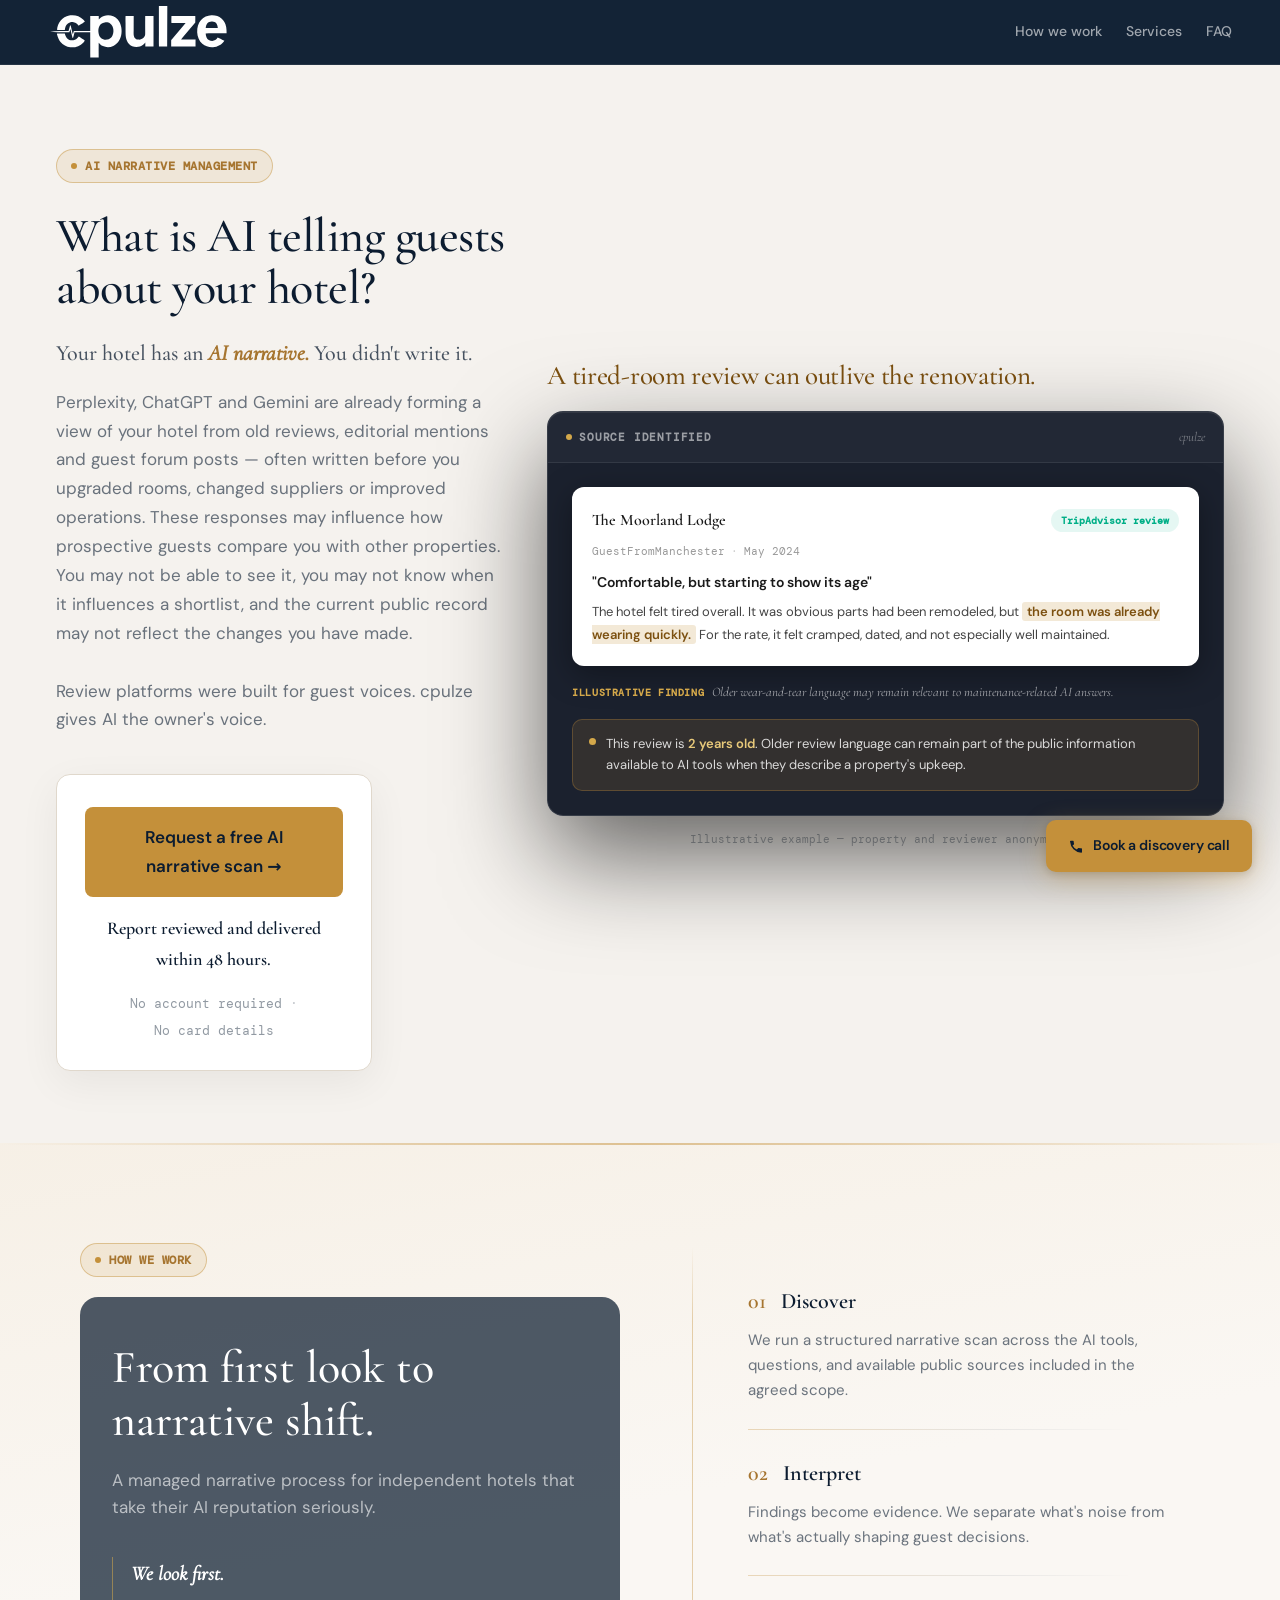
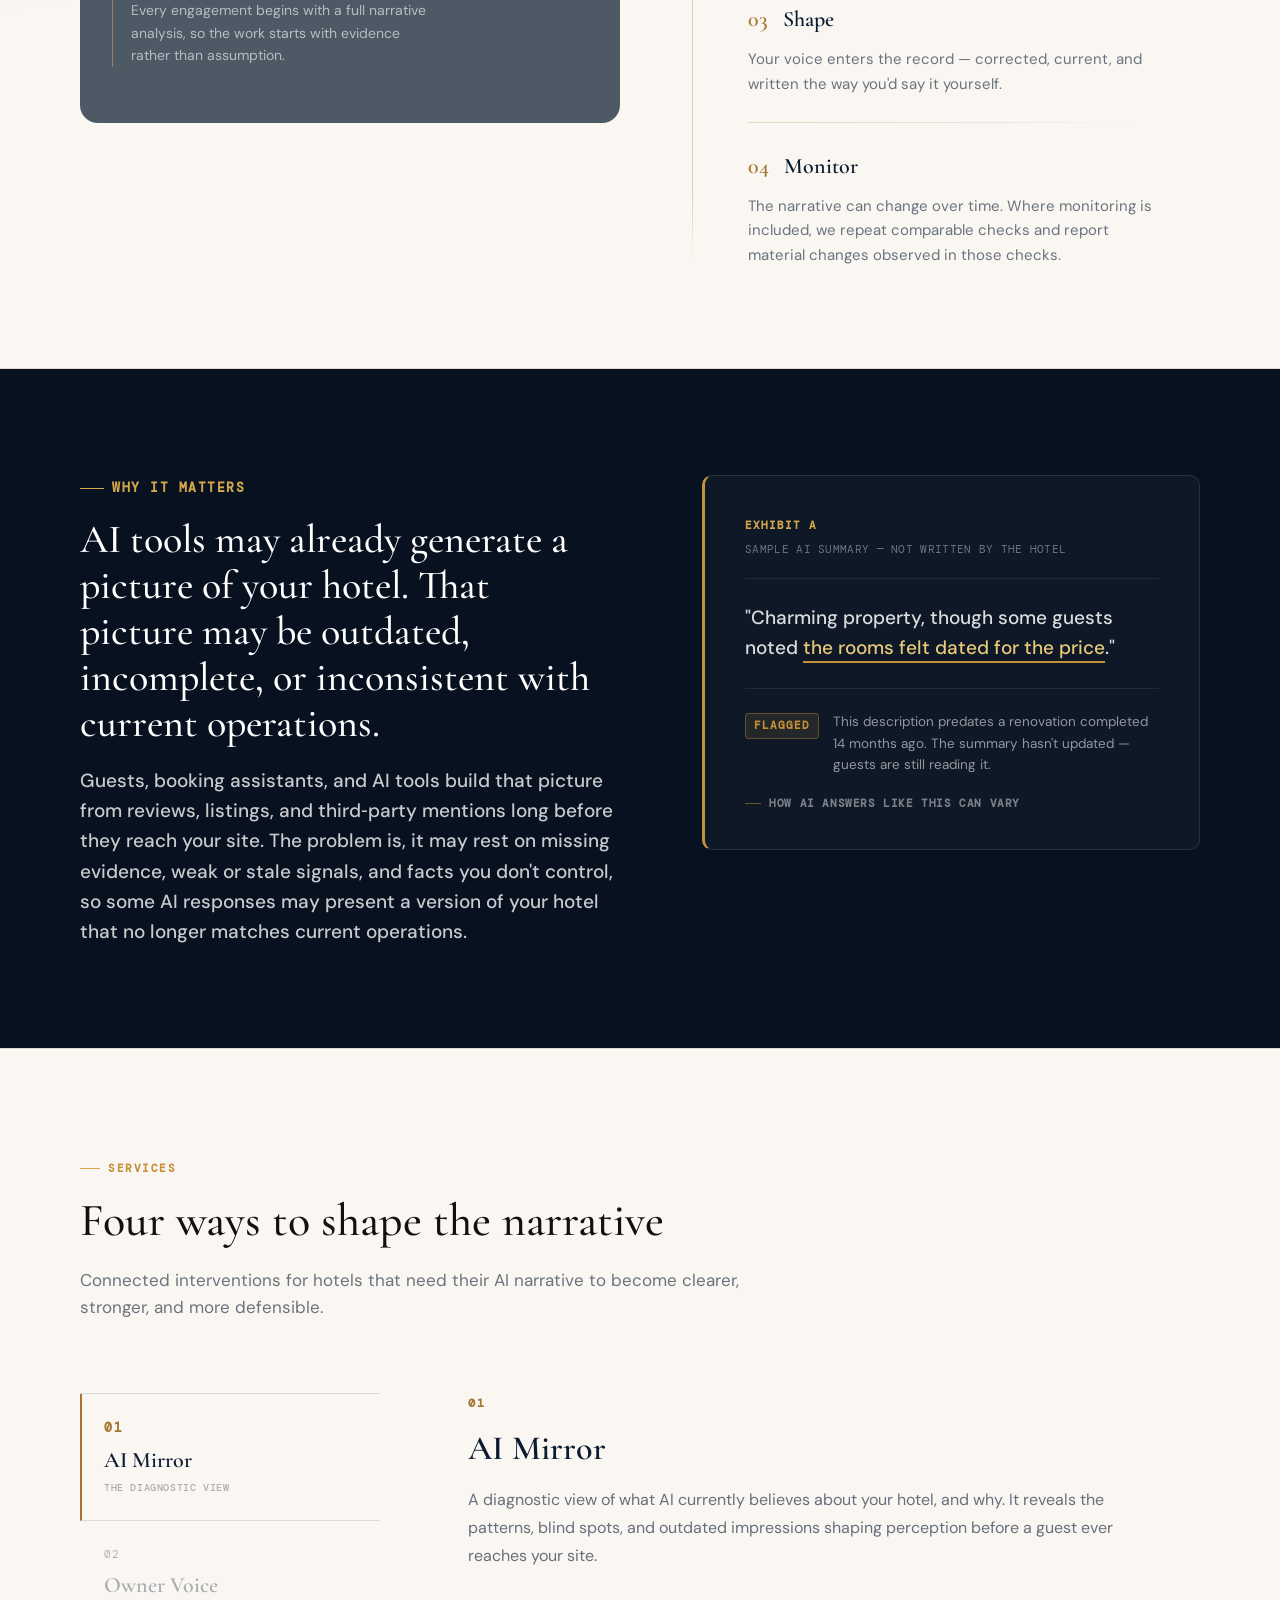
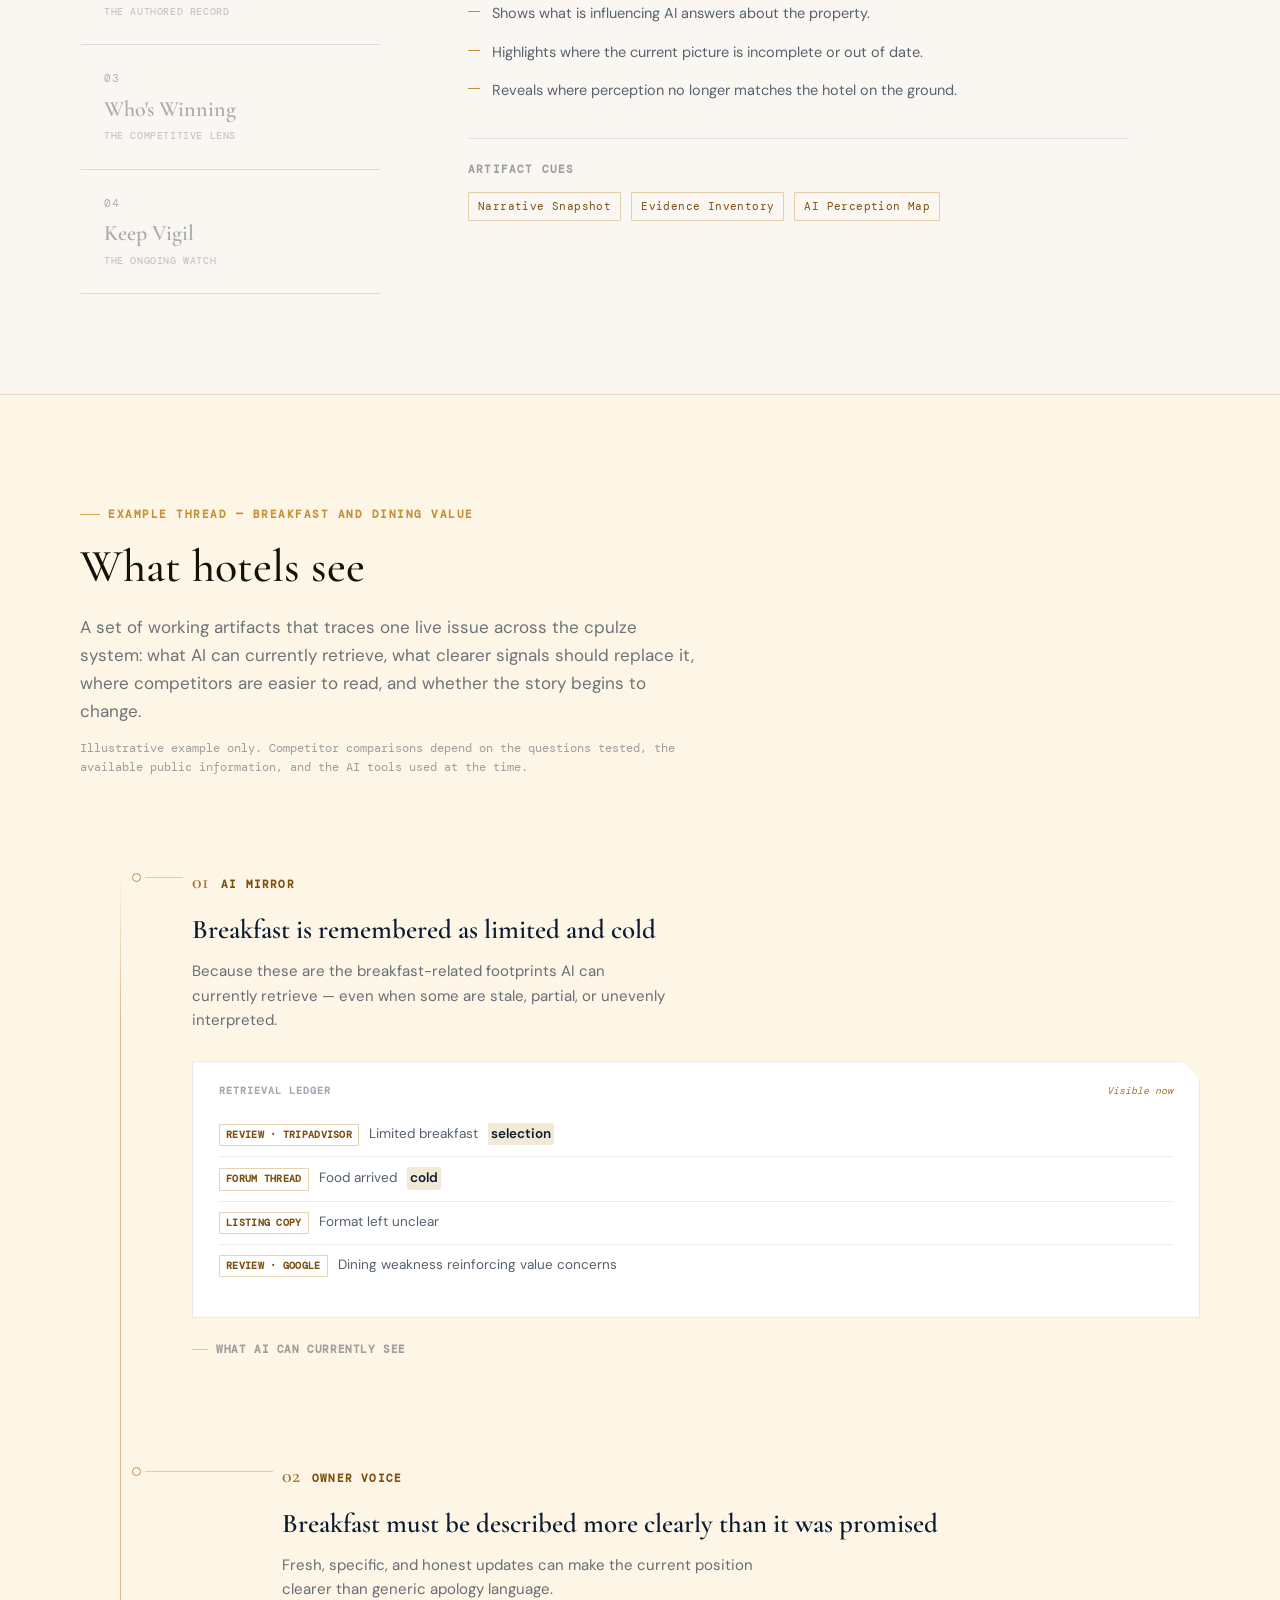
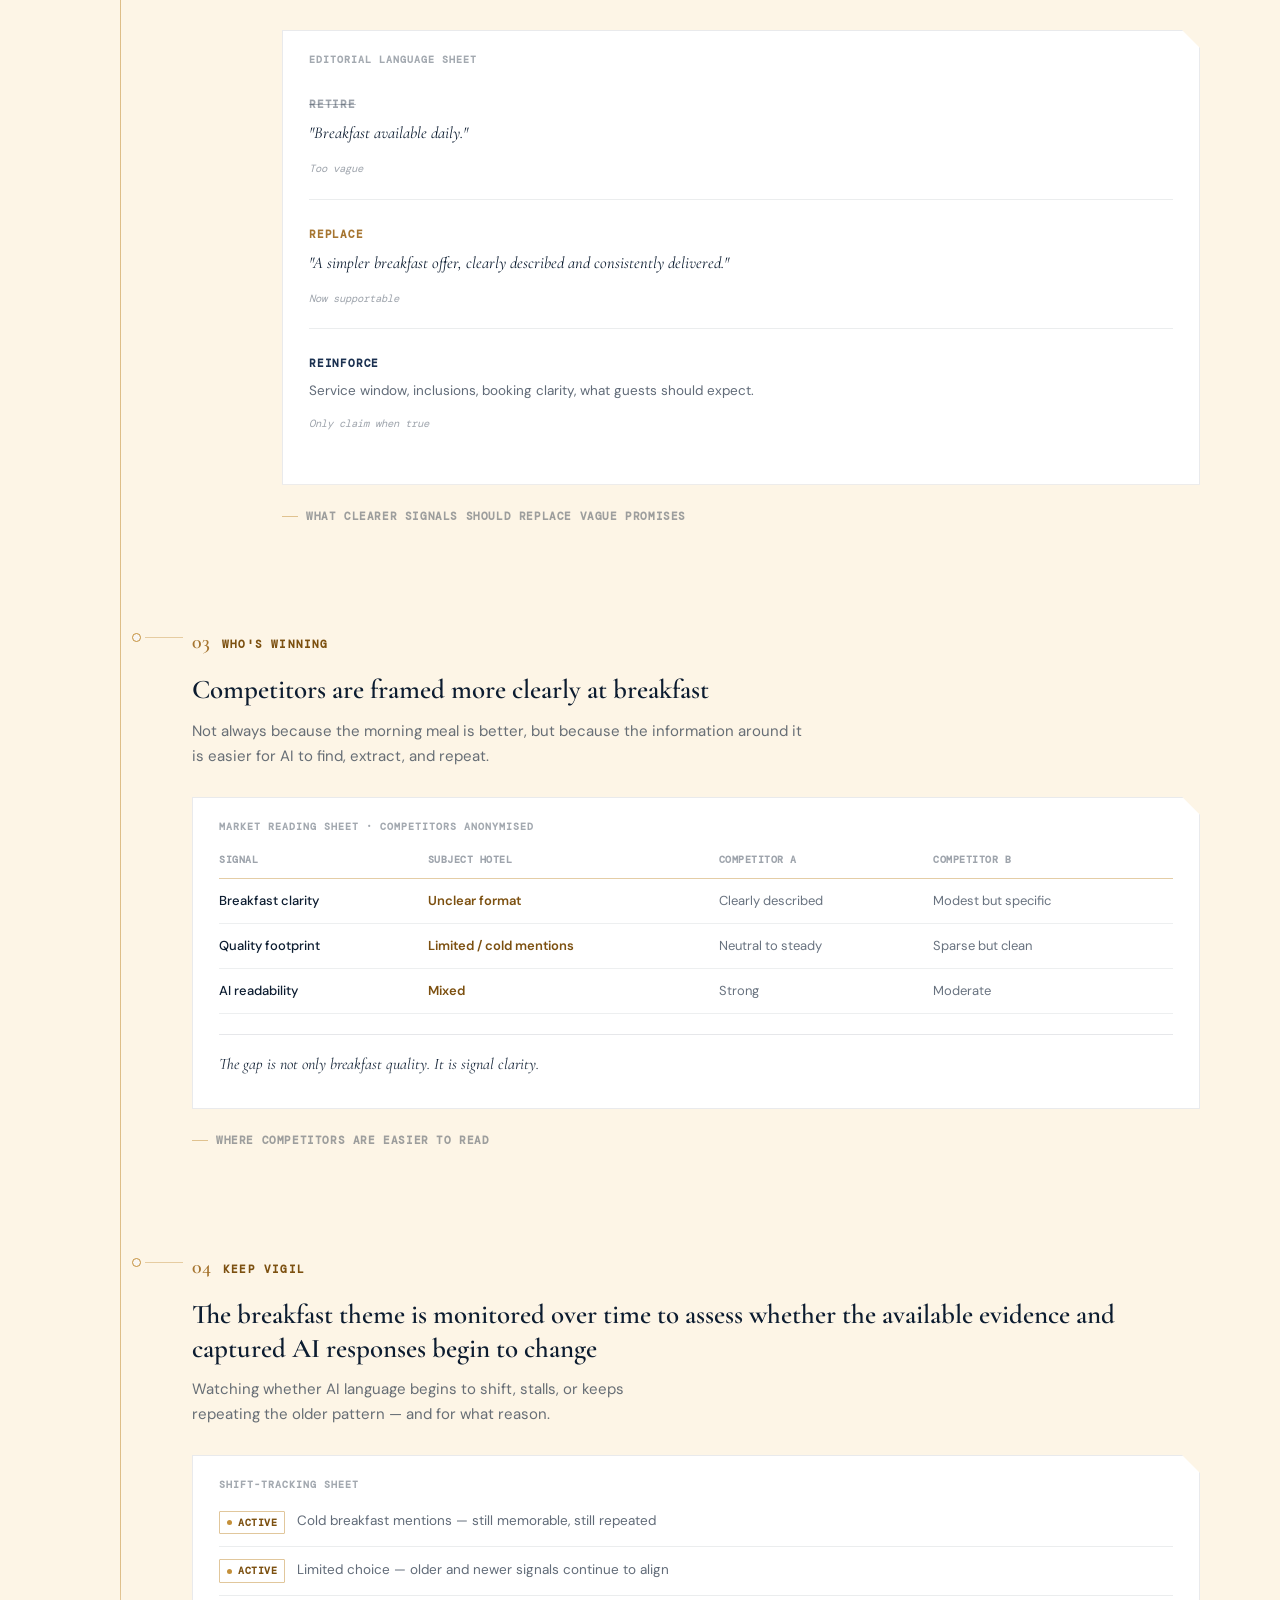
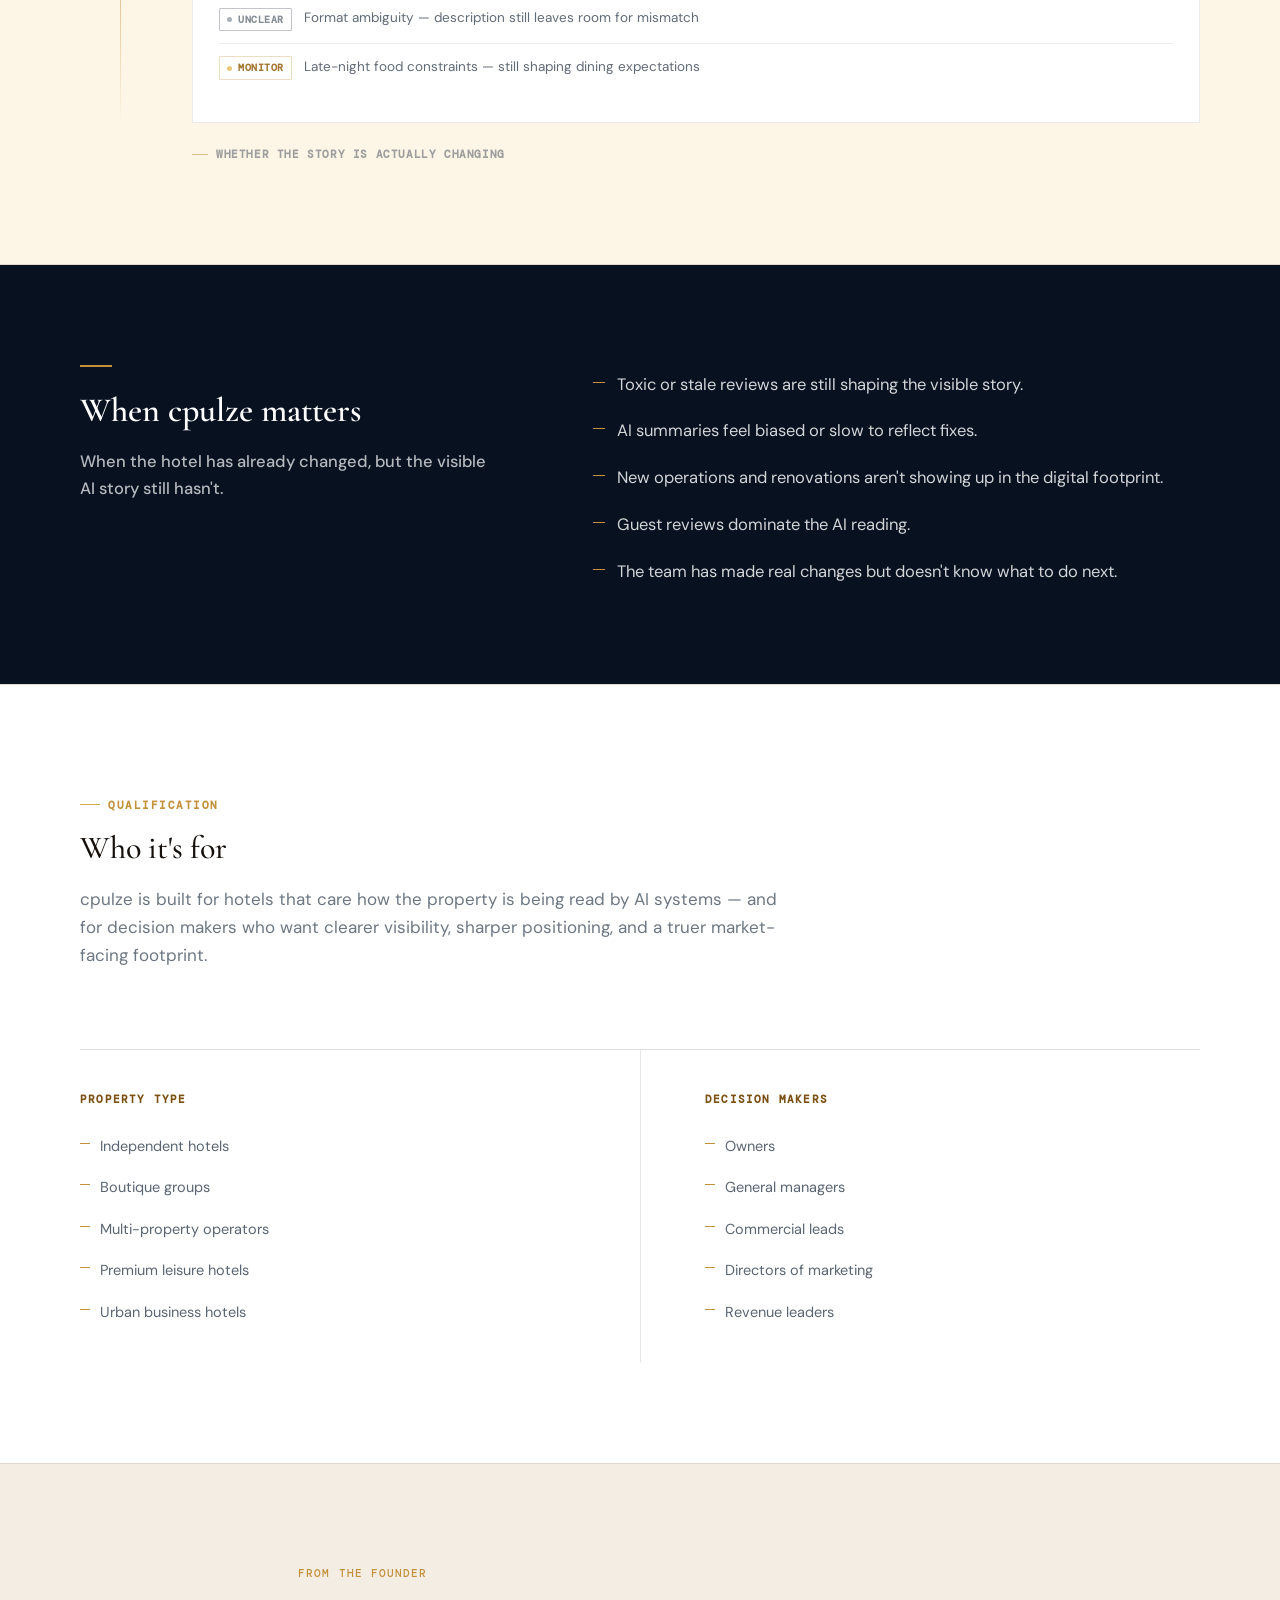
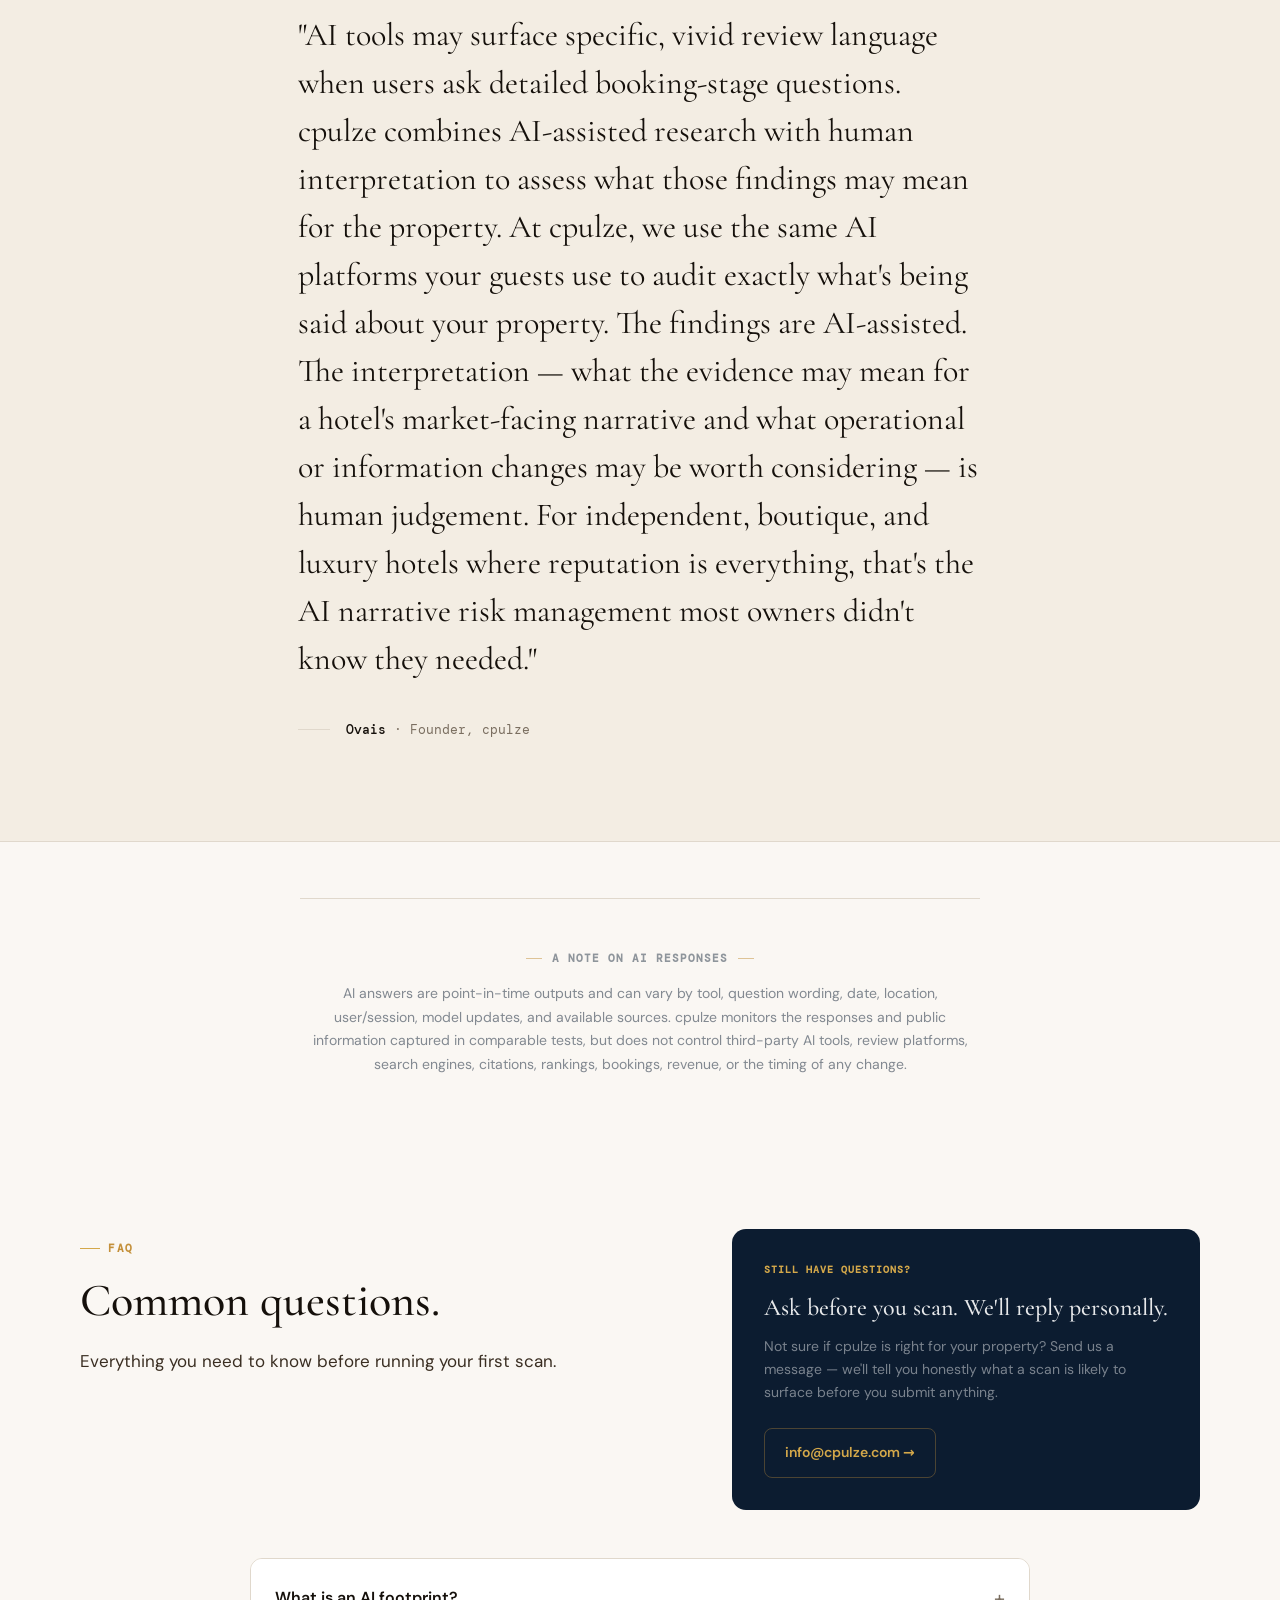
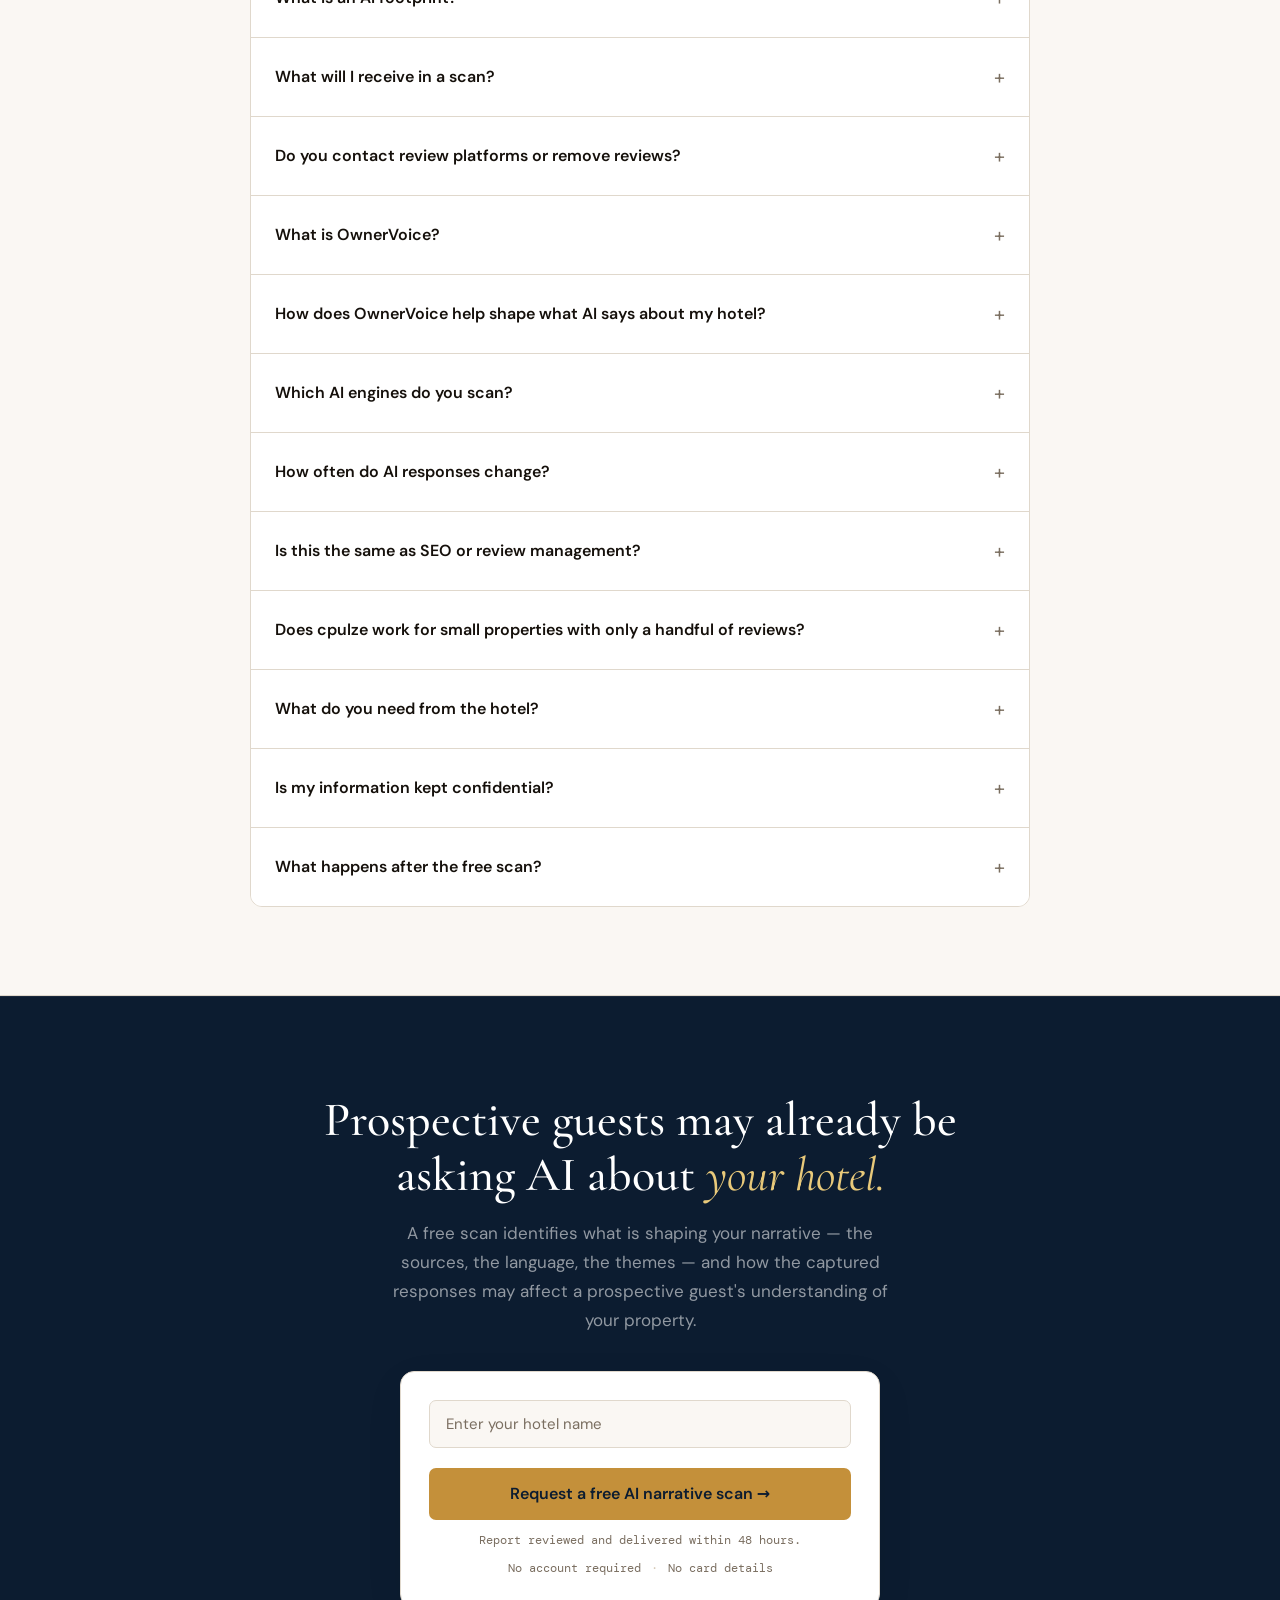
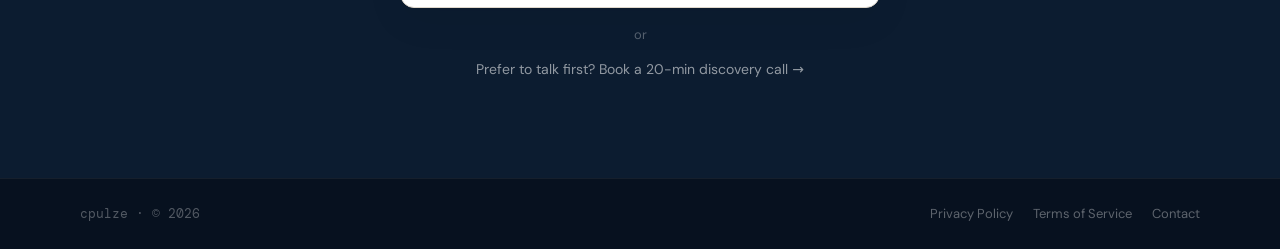
==== commit 7d8b0952: "Expand FAQ to 12 questions, positive-guarded tone Adds scope, evidence, approval, privacy, and comme" ====
--- a/index.html
+++ b/index.html
@@ -566,27 +566,51 @@
     <div class="faq-list">
       <details>
         <summary>What is an AI footprint?</summary>
-        <div class="faq-answer">Your AI footprint is the publicly available material that may be retrieved, cited, or reflected when AI tools generate responses about your property — reviews across TripAdvisor, Booking.com and Google, editorial mentions, OTA listings, travel forums and comparison threads. cpulze analyses what is in that footprint and which signals are shaping your narrative. Rather than reporting what a single AI response says on a single day, we identify recurring themes observed across the tools and questions included in the scan.</div>
+        <div class="faq-answer">Your AI footprint is the publicly available material that shapes how AI tools describe your property — reviews across TripAdvisor, Booking.com and Google, editorial mentions, OTA listings, travel forums and comparison threads. cpulze analyses what's in that footprint and identifies the recurring themes observed across the tools and questions included in your scan, rather than a single response on a single day.</div>
+      </details>
+      <details>
+        <summary>What will I receive in a scan?</summary>
+        <div class="faq-answer">A reviewed, plain-language snapshot: the recurring themes found in selected AI responses to structured booking-stage questions, the relevant public source material behind them, and practical next steps worth considering. It's a focused diagnostic, not a complete audit of every AI tool, every online source, or every guest opinion — but it's enough to show you exactly where to look first.</div>
+      </details>
+      <details>
+        <summary>Do you contact review platforms or remove reviews?</summary>
+        <div class="faq-answer">No — and that's deliberate. cpulze doesn't remove, edit, suppress, or challenge reviews on TripAdvisor, Google, Booking.com, or anywhere else; if a review breaches a platform's rules, that's between you and the platform directly. What we do instead is show you how the public record is being read, and help you put current, hotel-approved information alongside it.</div>
+      </details>
+      <details>
+        <summary>What is OwnerVoice?</summary>
+        <div class="faq-answer">OwnerVoice is your hotel-approved, date-stamped public record — a clear statement of completed changes, current arrangements, or facts you want stated plainly, sitting alongside the reviews and listings AI tools already draw on. You review and approve everything before it goes live, so it's always accurate and always current.</div>
+      </details>
+      <details>
+        <summary>How does OwnerVoice help shape what AI says about my hotel?</summary>
+        <div class="faq-answer">Publishing accurate, owner-verified information is exactly the kind of clear, current signal AI tools and search engines are built to pick up on — and many hotels strengthen that further by linking to their OwnerVoice page directly from their own website. We can't promise exactly when or whether a specific AI tool reflects any one update — that depends on the tool, not on us — but publishing the truth and linking to it from a source you control is the strongest lever available.</div>
+      </details>
+      <details>
+        <summary>Which AI engines do you scan?</summary>
+        <div class="faq-answer">We currently scan selected AI tools, including Perplexity, ChatGPT, and Google Gemini, subject to the agreed scope and tool availability. Different tools retrieve and present information differently, which is why we report findings separately per engine rather than as one blended answer — so you can see exactly where the problem is strongest.</div>
+      </details>
+      <details>
+        <summary>How often do AI responses change?</summary>
+        <div class="faq-answer">Not on a fixed schedule — which is exactly why staying current matters. Older reviews and references can sit in the public record for years after a hotel has changed, so a structured scan (and where included, ongoing monitoring that repeats comparable checks) is how you find out what's actually being said now, instead of waiting to notice.</div>
+      </details>
+      <details>
+        <summary>Is this the same as SEO or review management?</summary>
+        <div class="faq-answer">No. SEO is about where you rank in Google search results; review management improves your star rating for guests who read reviews directly. cpulze addresses a newer, separate moment: what AI tools say when a guest asks a direct question and may never visit your TripAdvisor page at all. That's the moment cpulze is built for.</div>
       </details>
       <details>
         <summary>Does cpulze work for small properties with only a handful of reviews?</summary>
-        <div class="faq-answer">Yes — smaller properties can be more exposed. With fewer public reviews and references available, a small number of negative or specific comments may be more noticeable in the responses tested. cpulze is designed for independent and boutique hotels of any size, from 8-room guesthouses to 80-room independent properties.</div>
-      </details>
-      <details>
-        <summary>How often does AI update its view of my hotel?</summary>
-        <div class="faq-answer">Less often than you'd like. Older reviews and references can remain available to AI tools for extended periods, even after a property has changed. That persistence is part of what makes this worth addressing — and why a structured scan can be useful for understanding the current public picture.</div>
-      </details>
-      <details>
-        <summary>Which AI engines do you scan?</summary>
-        <div class="faq-answer">We currently scan selected AI tools, including Perplexity, ChatGPT, and Google Gemini, subject to the agreed service scope and tool availability. Each engine weights sources differently, so we report findings separately per engine so you can see exactly where the problem is strongest.</div>
-      </details>
-      <details>
-        <summary>Is this the same as SEO or review management?</summary>
-        <div class="faq-answer">No. SEO is about where you appear in Google search results. Review management improves your star rating and helps future guests who read reviews directly. cpulze addresses a separate and newer problem: what AI engines say when a guest asks a direct question — which may form part of how some prospective guests research a hotel before booking. A guest asking Perplexity "are rooms quiet at X hotel?" may get an AI-generated answer without ever visiting your TripAdvisor page. cpulze targets that exact moment.</div>
-      </details>
-      <details>
-        <summary>Do I need any technical knowledge to use cpulze?</summary>
-        <div class="faq-answer">None at all. You submit your hotel name and location, read the plain-language report, and take it from there. If you can write a TripAdvisor response, you can act on a cpulze scan.</div>
+        <div class="faq-answer">Yes — smaller properties are often the ones with the most to gain. With fewer public reviews in circulation, a handful of specific comments can carry outsized weight in the responses tested, which makes putting an accurate record in place even more valuable. cpulze is designed for independent and boutique hotels of any size, from 8-room guesthouses to 80-room properties.</div>
+      </details>
+      <details>
+        <summary>What do you need from the hotel?</summary>
+        <div class="faq-answer">To get started, just your hotel name, location, website, and an authorised contact — that's it for the initial scan. If you move forward with a deeper review or an OwnerVoice update, we'll ask you to confirm the relevant facts and dates, with sign-off from an authorised hotel representative before anything is published.</div>
+      </details>
+      <details>
+        <summary>Is my information kept confidential?</summary>
+        <div class="faq-answer">Yes. Anything non-public you share with us is used only to deliver the agreed service and is never disclosed elsewhere; OwnerVoice content only ever goes public once you've approved it. Full detail is in our <a href="/privacy.html">Privacy Policy</a> and <a href="/terms.html">Terms of Service</a>.</div>
+      </details>
+      <details>
+        <summary>What happens after the free scan?</summary>
+        <div class="faq-answer">Your free scan is designed to show, clearly, whether cpulze is worth pursuing for your property — no obligation either way. If there's a real issue worth fixing, we'll talk through a property-specific programme: deeper findings, prioritised actions, OwnerVoice support, competitor context, and ongoing monitoring, scoped to what your hotel actually needs.</div>
       </details>
     </div>
   </div>
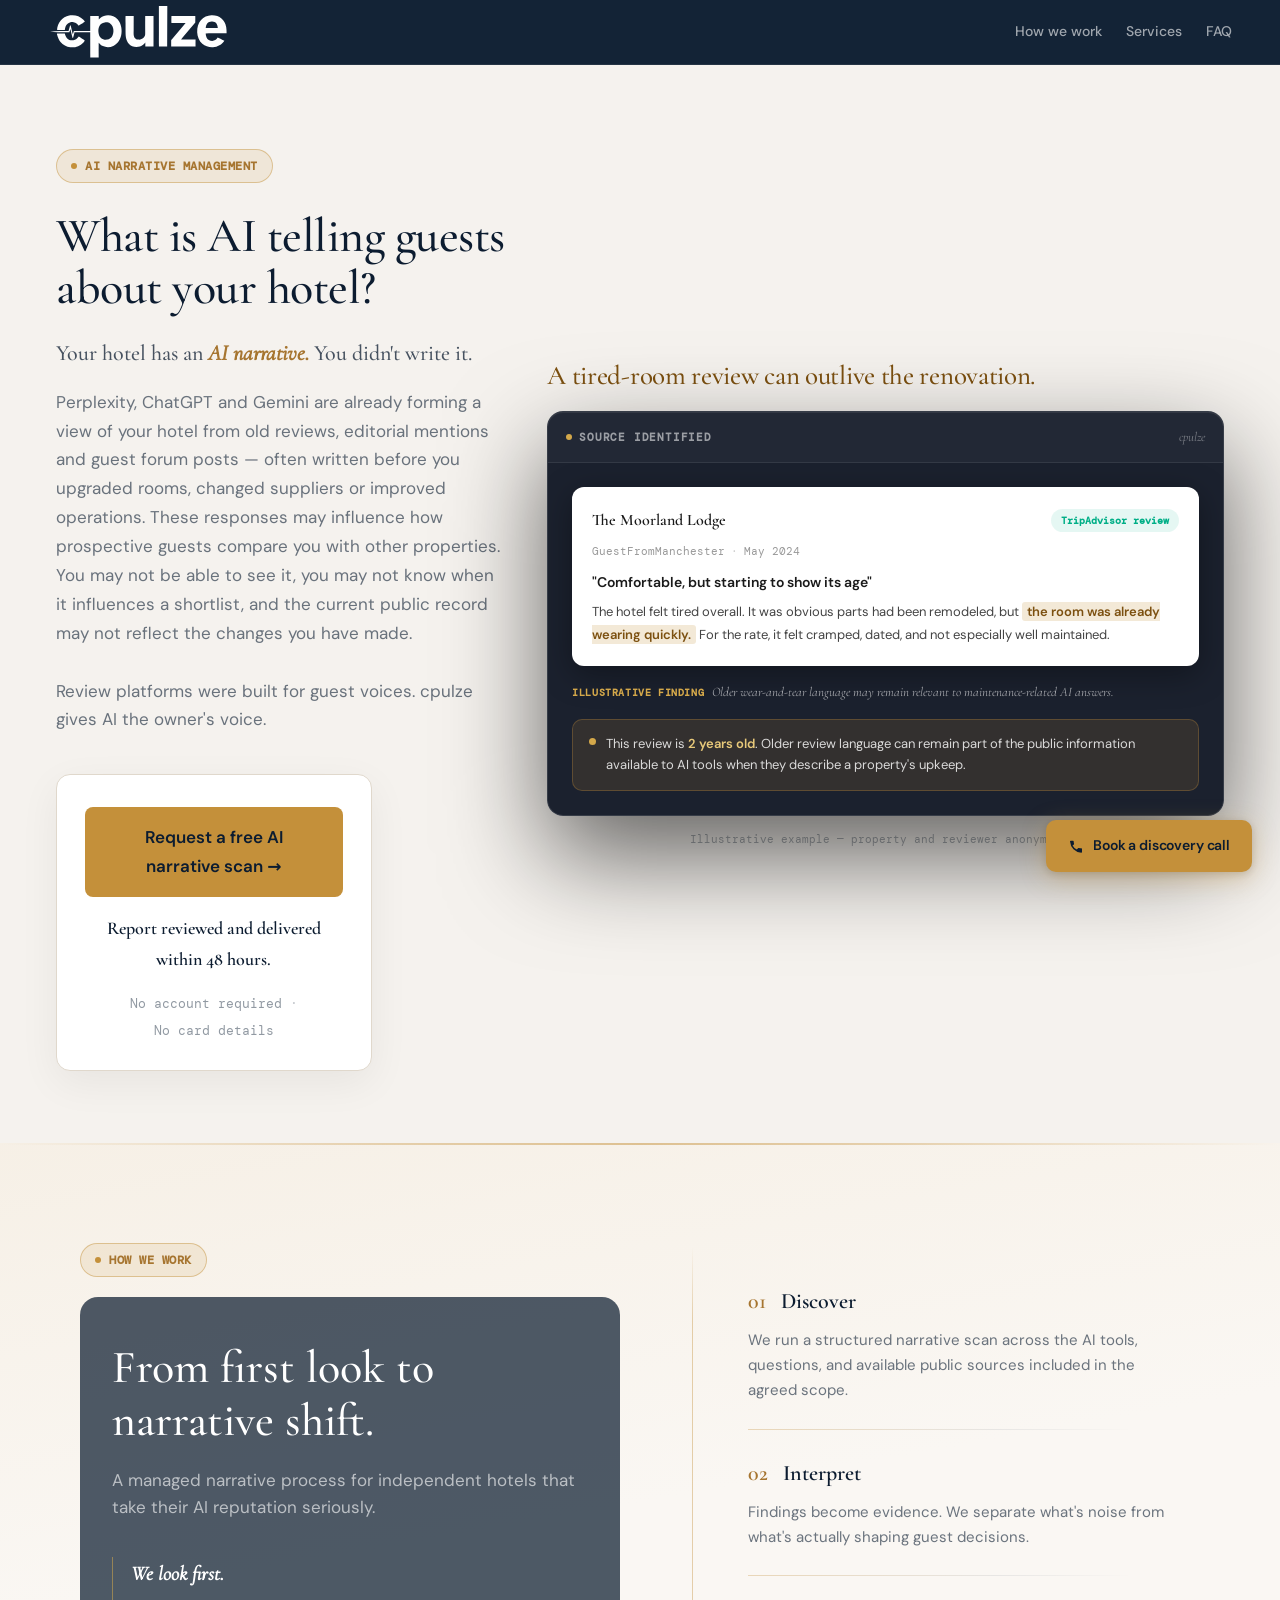
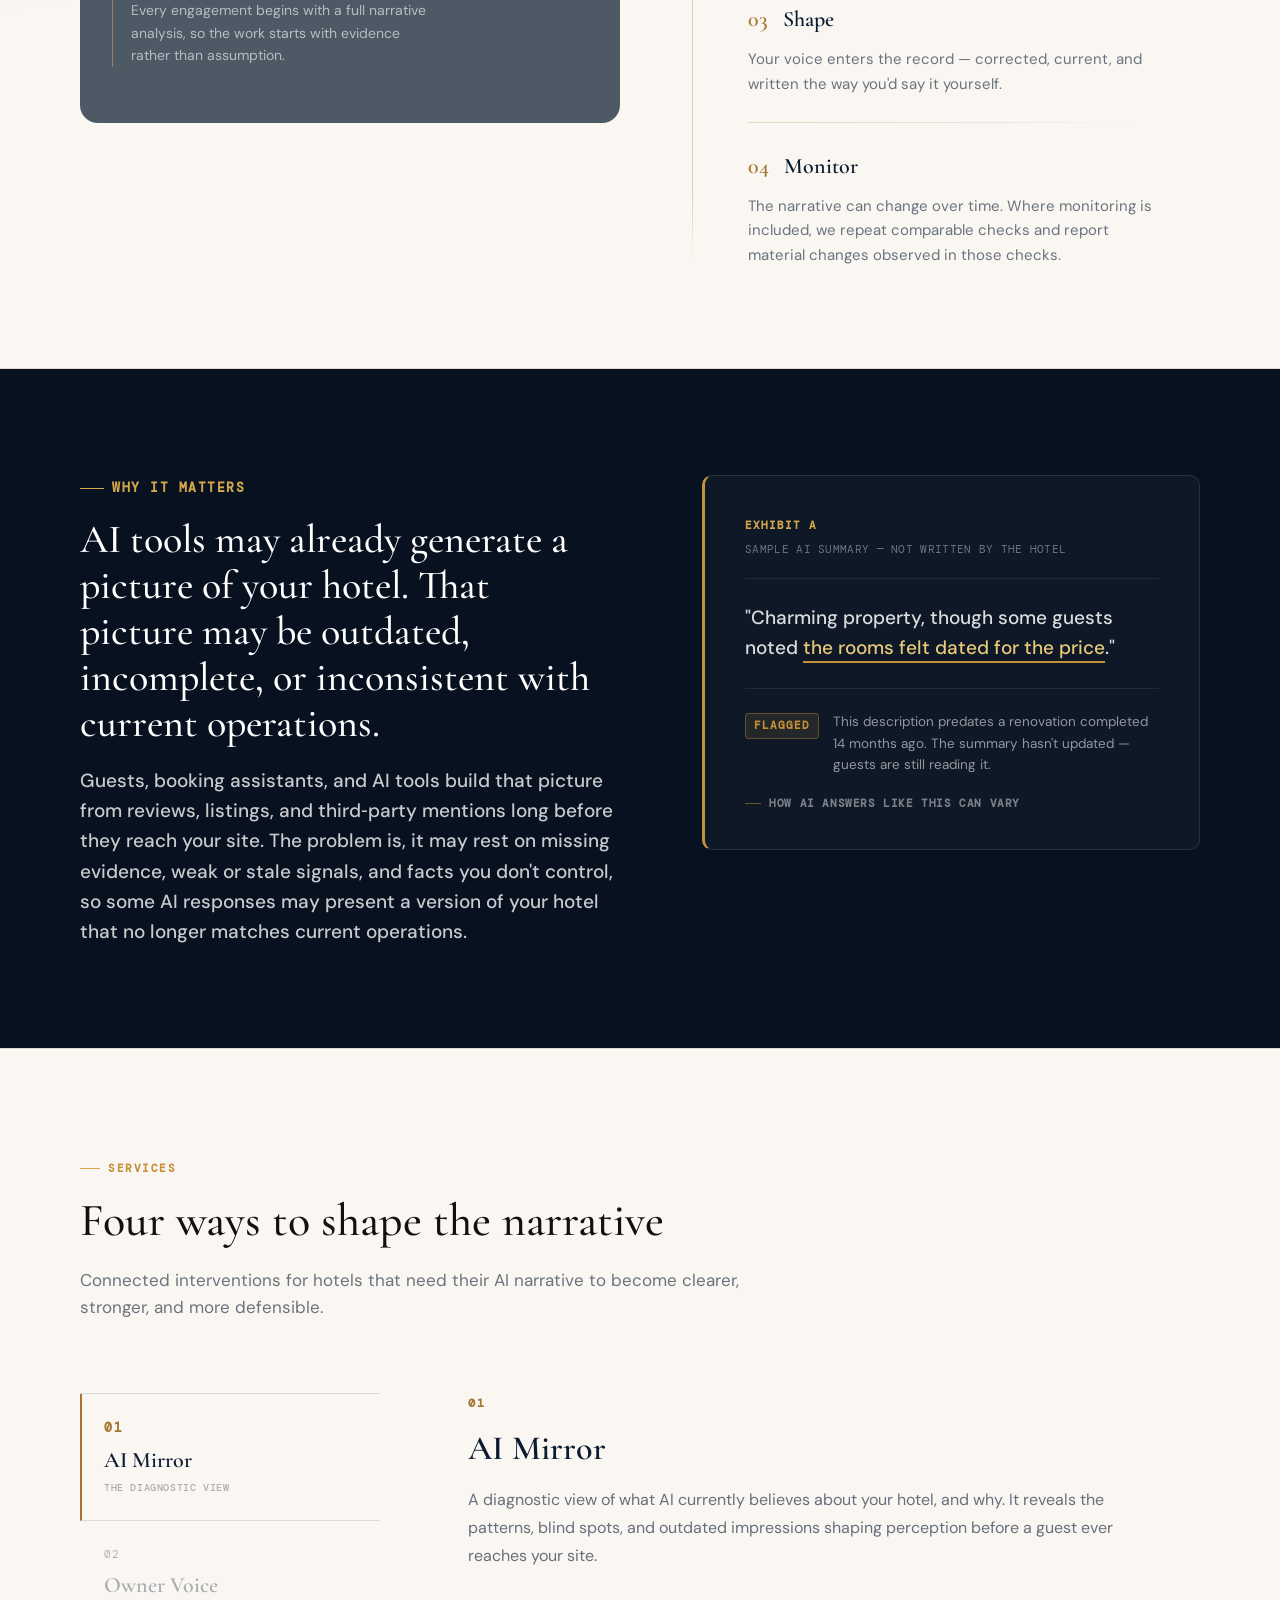
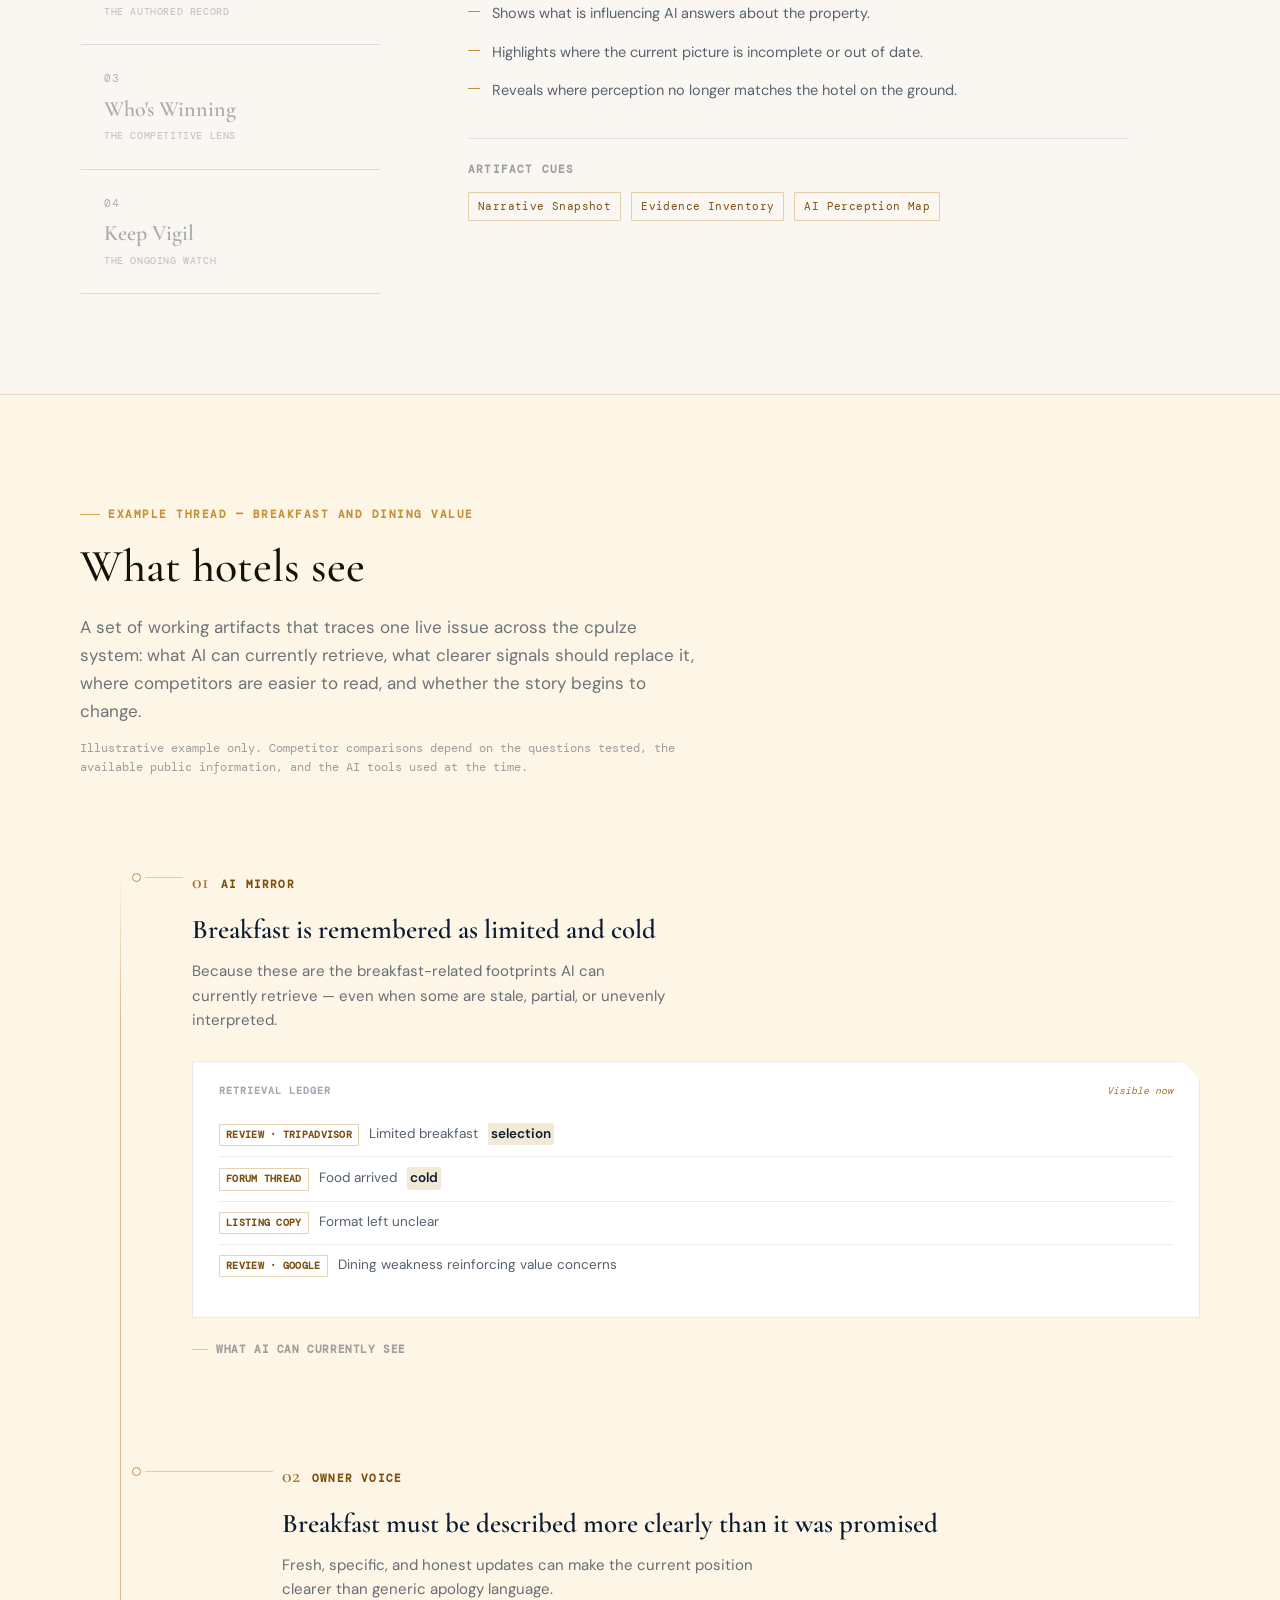
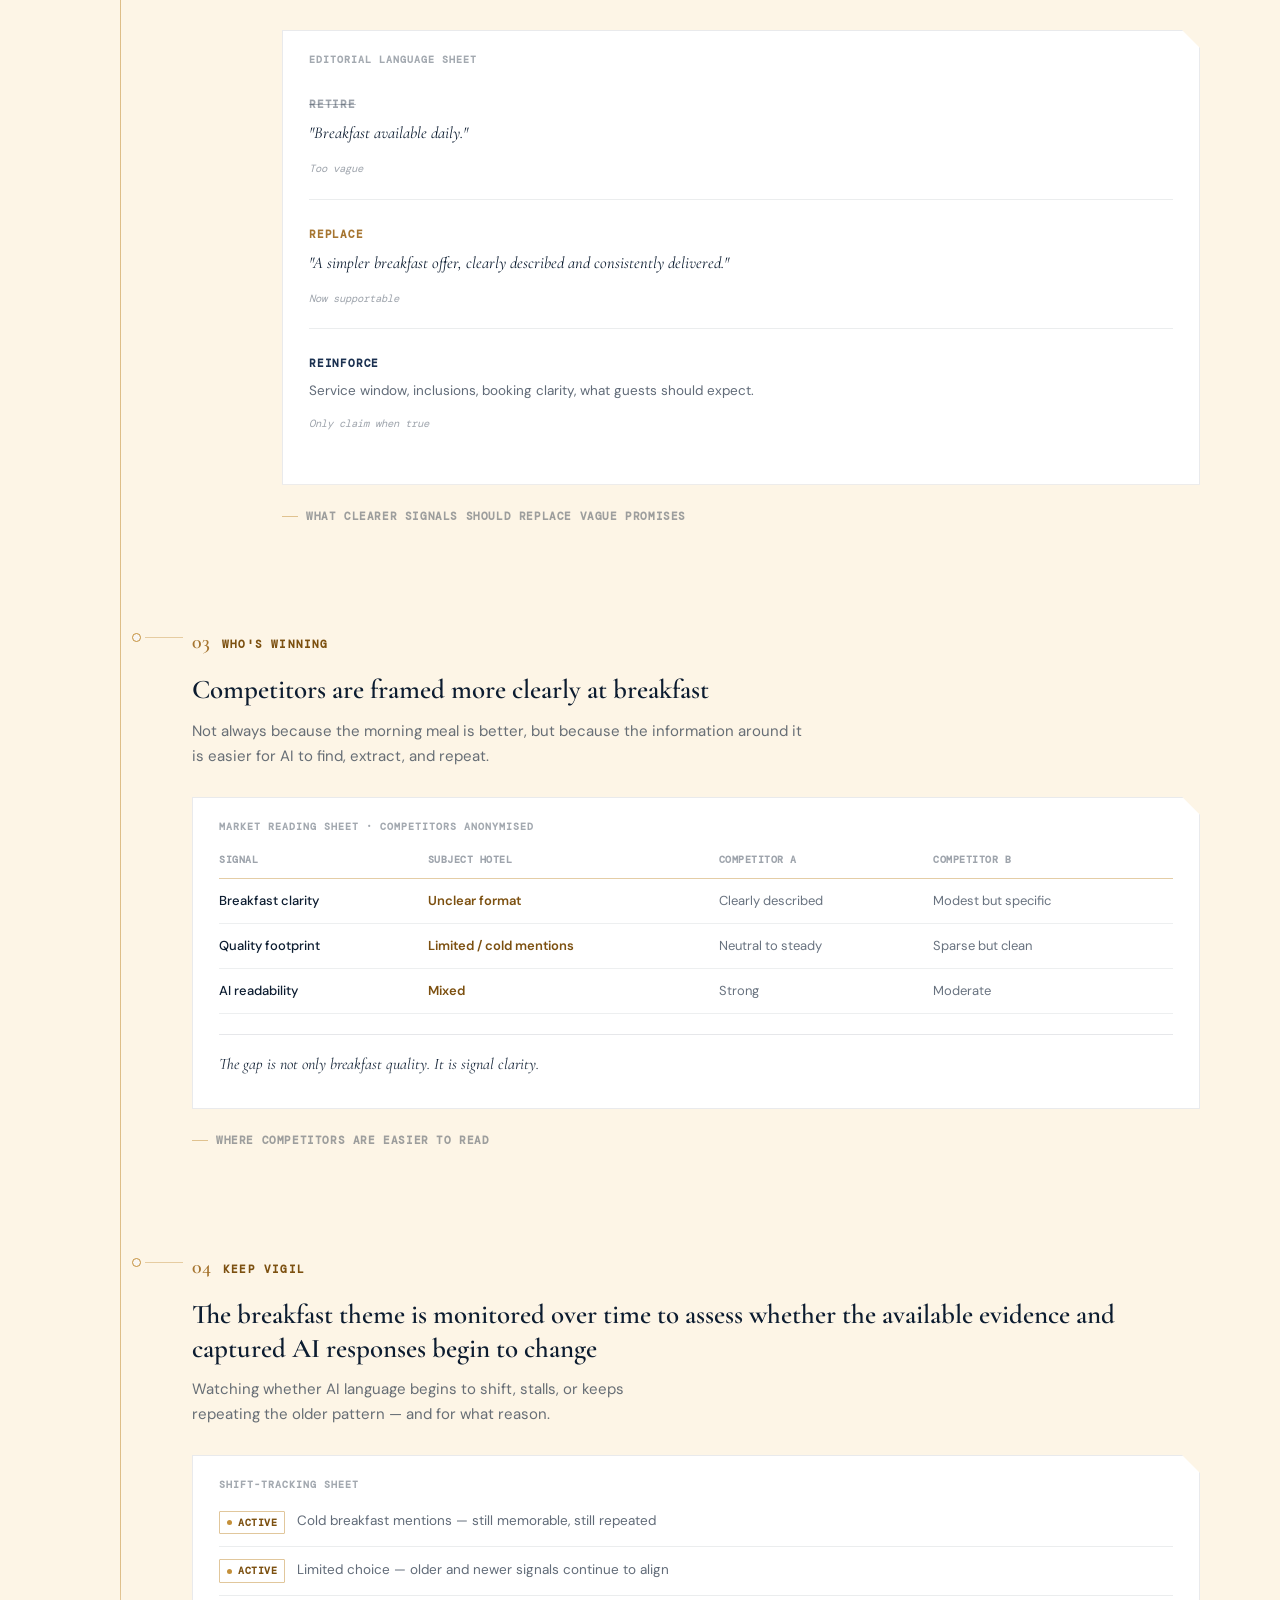
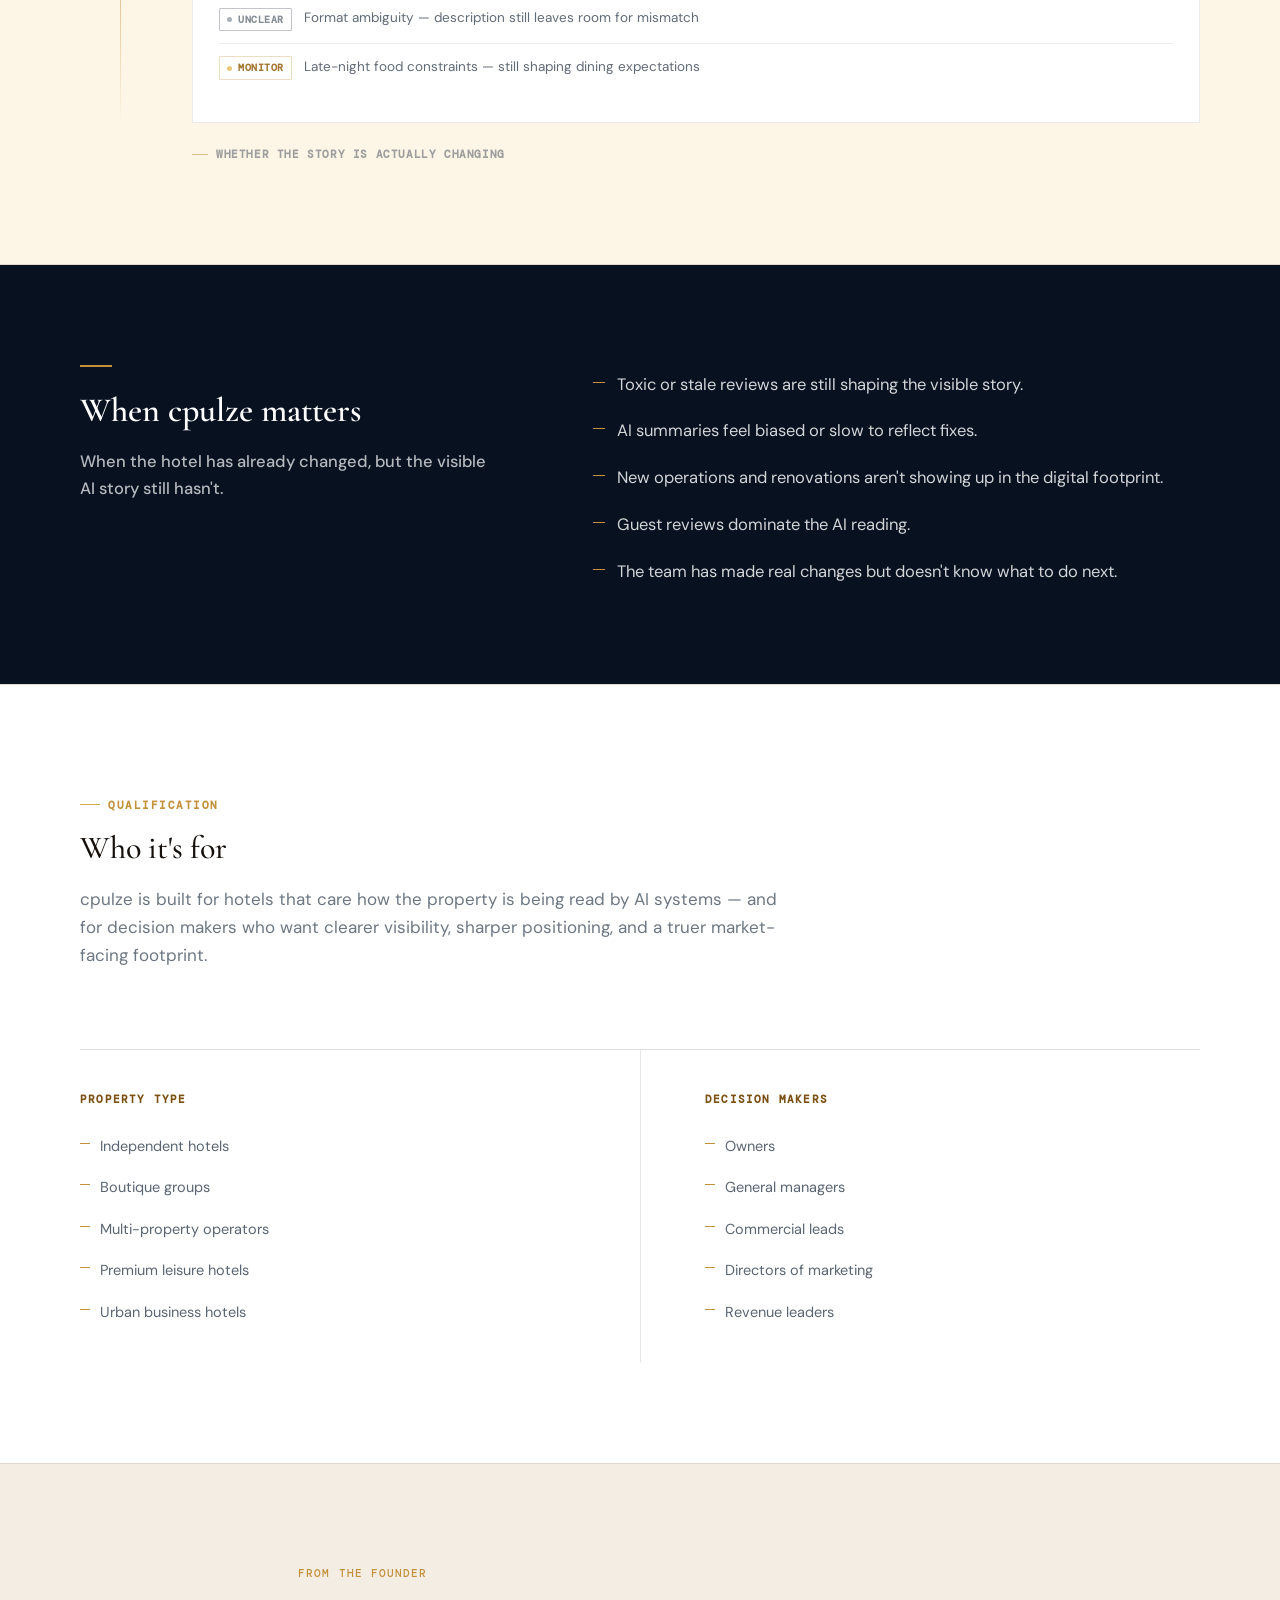
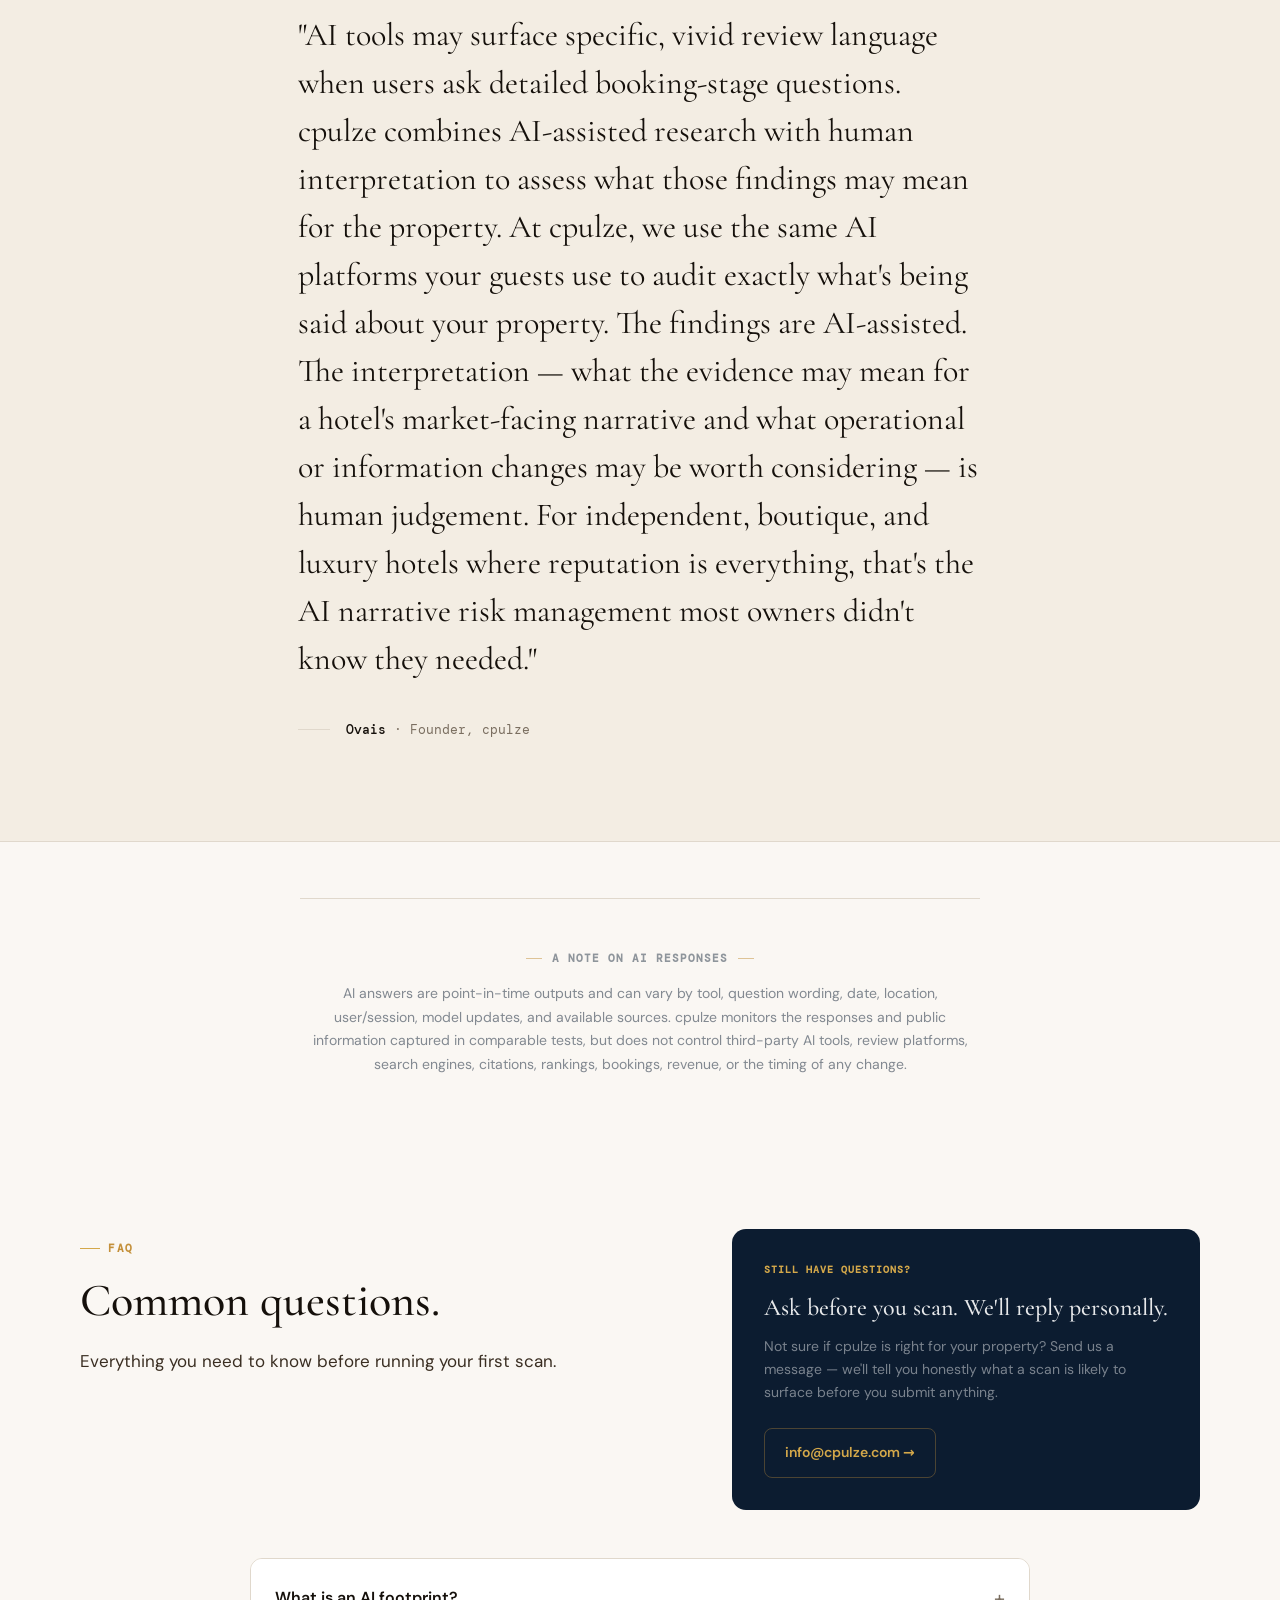
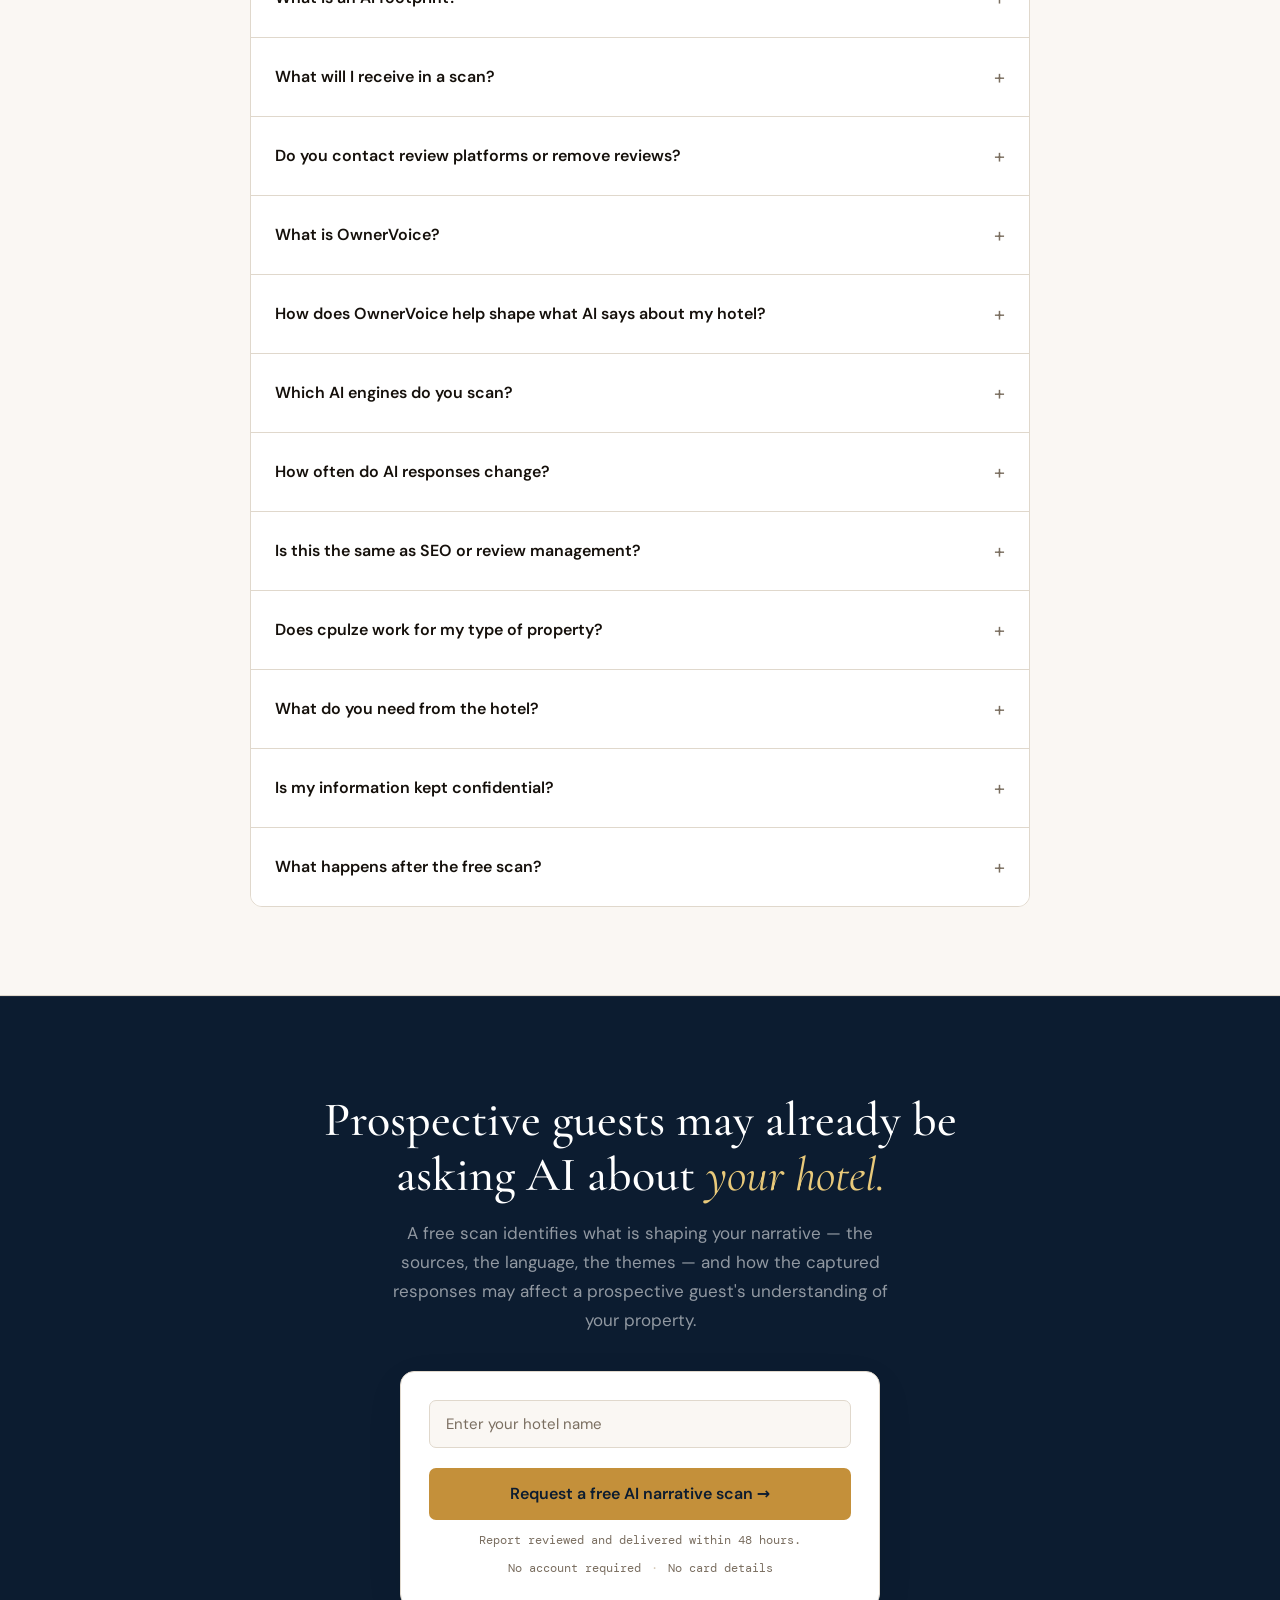
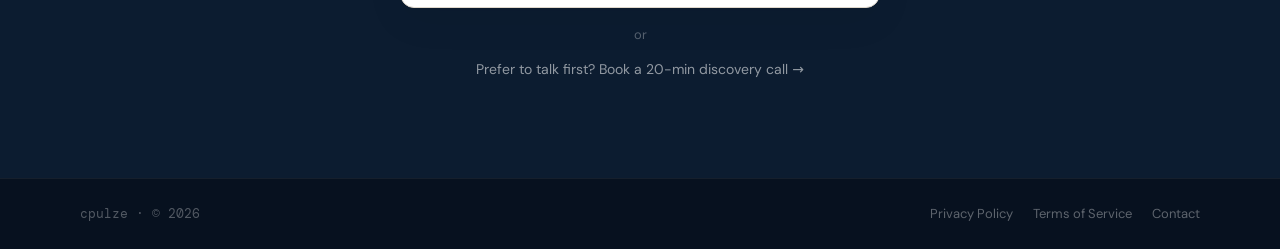
==== commit 36e7f354: "Reframe fit FAQ to be size-agnostic instead of small-property-only Old title/answer only spoke to sm" ====
--- a/index.html
+++ b/index.html
@@ -597,8 +597,8 @@
         <div class="faq-answer">No. SEO is about where you rank in Google search results; review management improves your star rating for guests who read reviews directly. cpulze addresses a newer, separate moment: what AI tools say when a guest asks a direct question and may never visit your TripAdvisor page at all. That's the moment cpulze is built for.</div>
       </details>
       <details>
-        <summary>Does cpulze work for small properties with only a handful of reviews?</summary>
-        <div class="faq-answer">Yes — smaller properties are often the ones with the most to gain. With fewer public reviews in circulation, a handful of specific comments can carry outsized weight in the responses tested, which makes putting an accurate record in place even more valuable. cpulze is designed for independent and boutique hotels of any size, from 8-room guesthouses to 80-room properties.</div>
+        <summary>Does cpulze work for my type of property?</summary>
+        <div class="faq-answer">Yes — cpulze is built for independent and boutique hotels of any size, from a single property to a multi-property portfolio. Smaller properties can be more exposed, since a handful of comments carry more weight with fewer reviews overall; larger properties and groups get value from seeing patterns and competitive positioning at scale. If guests are asking AI tools about your property, this is built for you.</div>
       </details>
       <details>
         <summary>What do you need from the hotel?</summary>
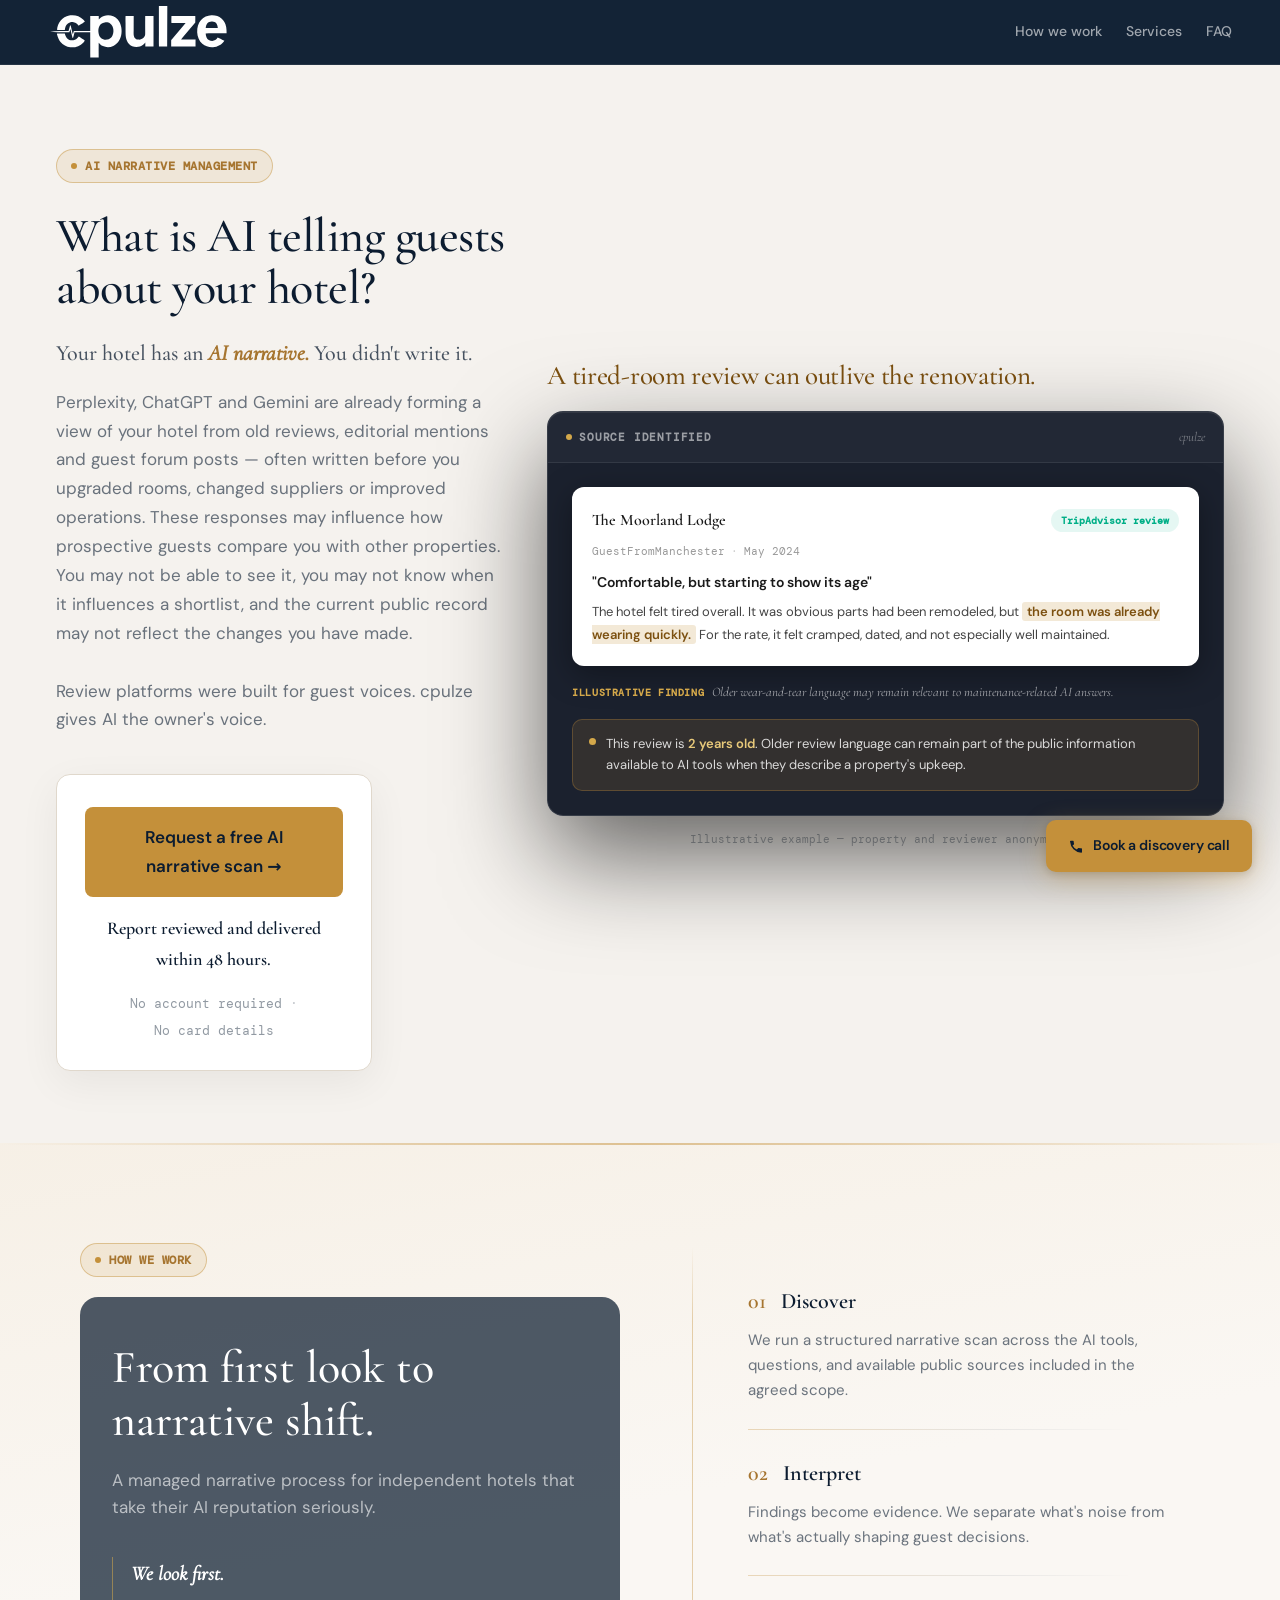
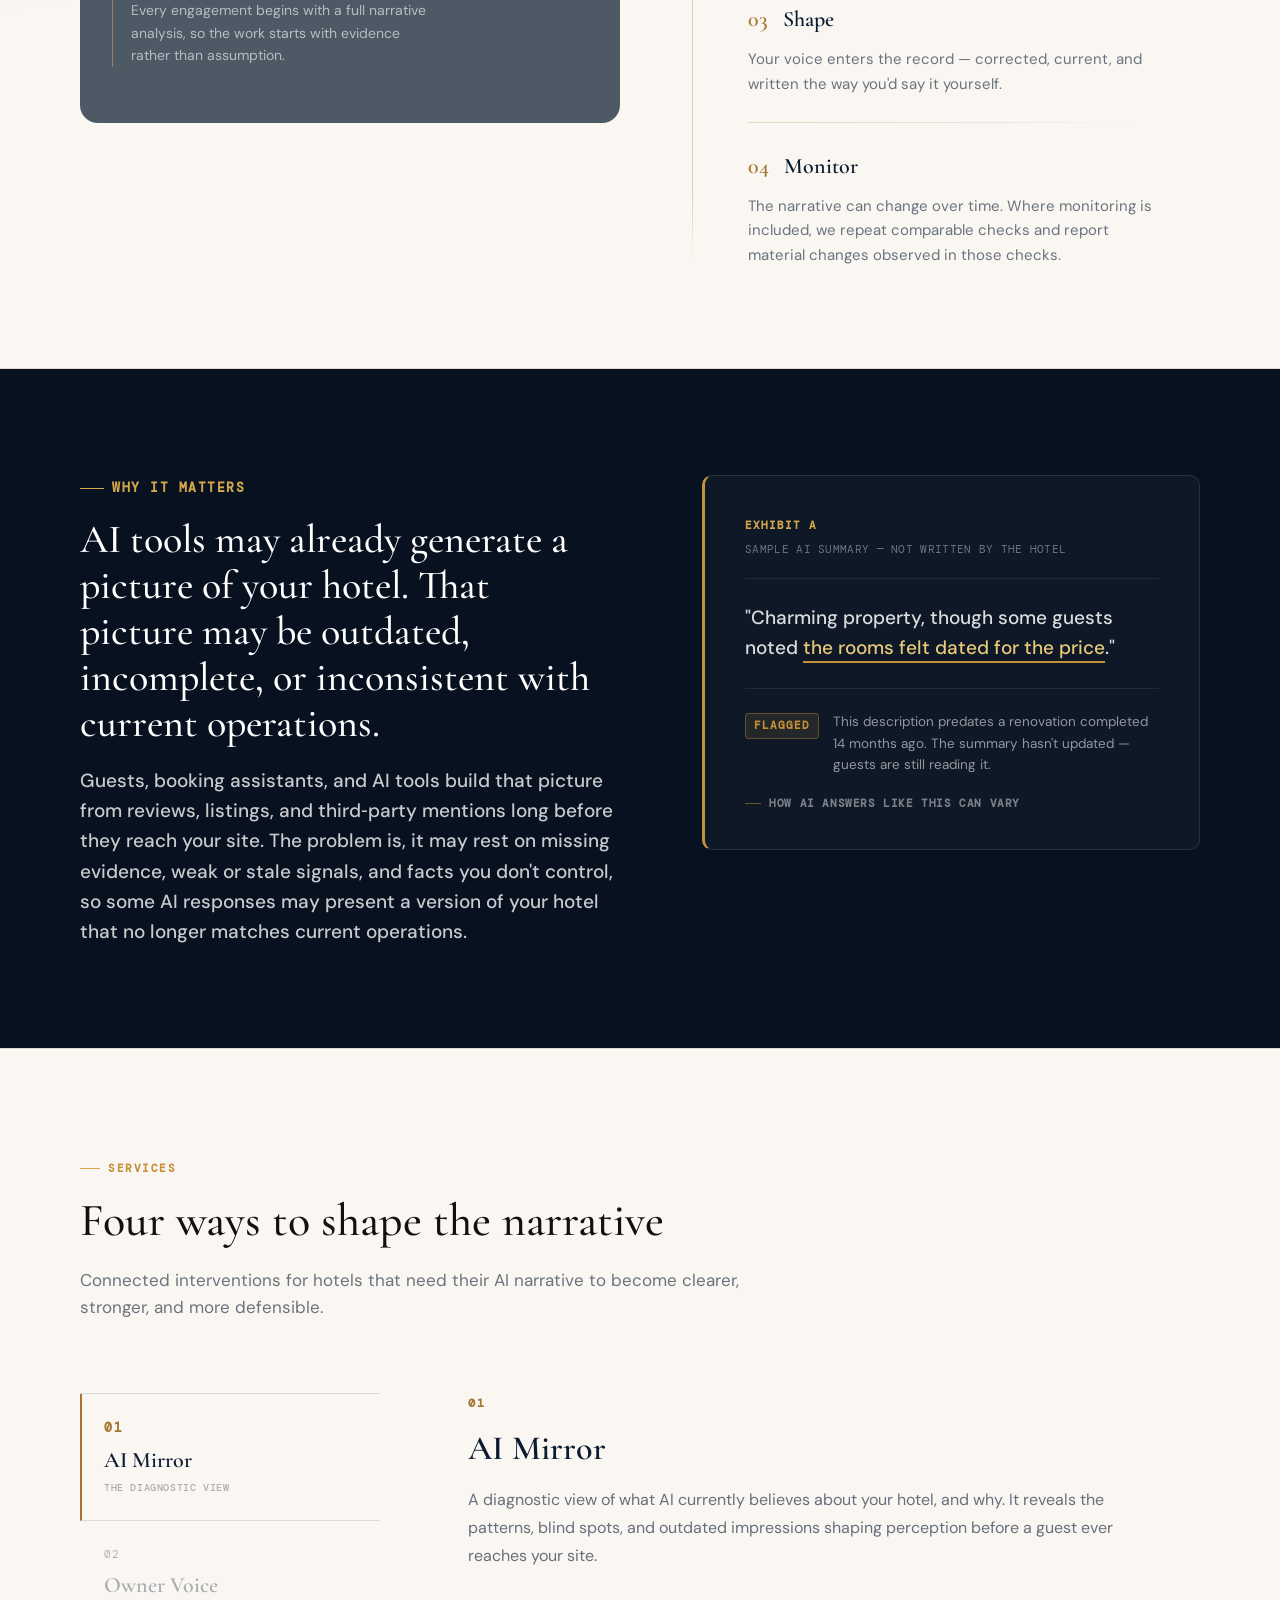
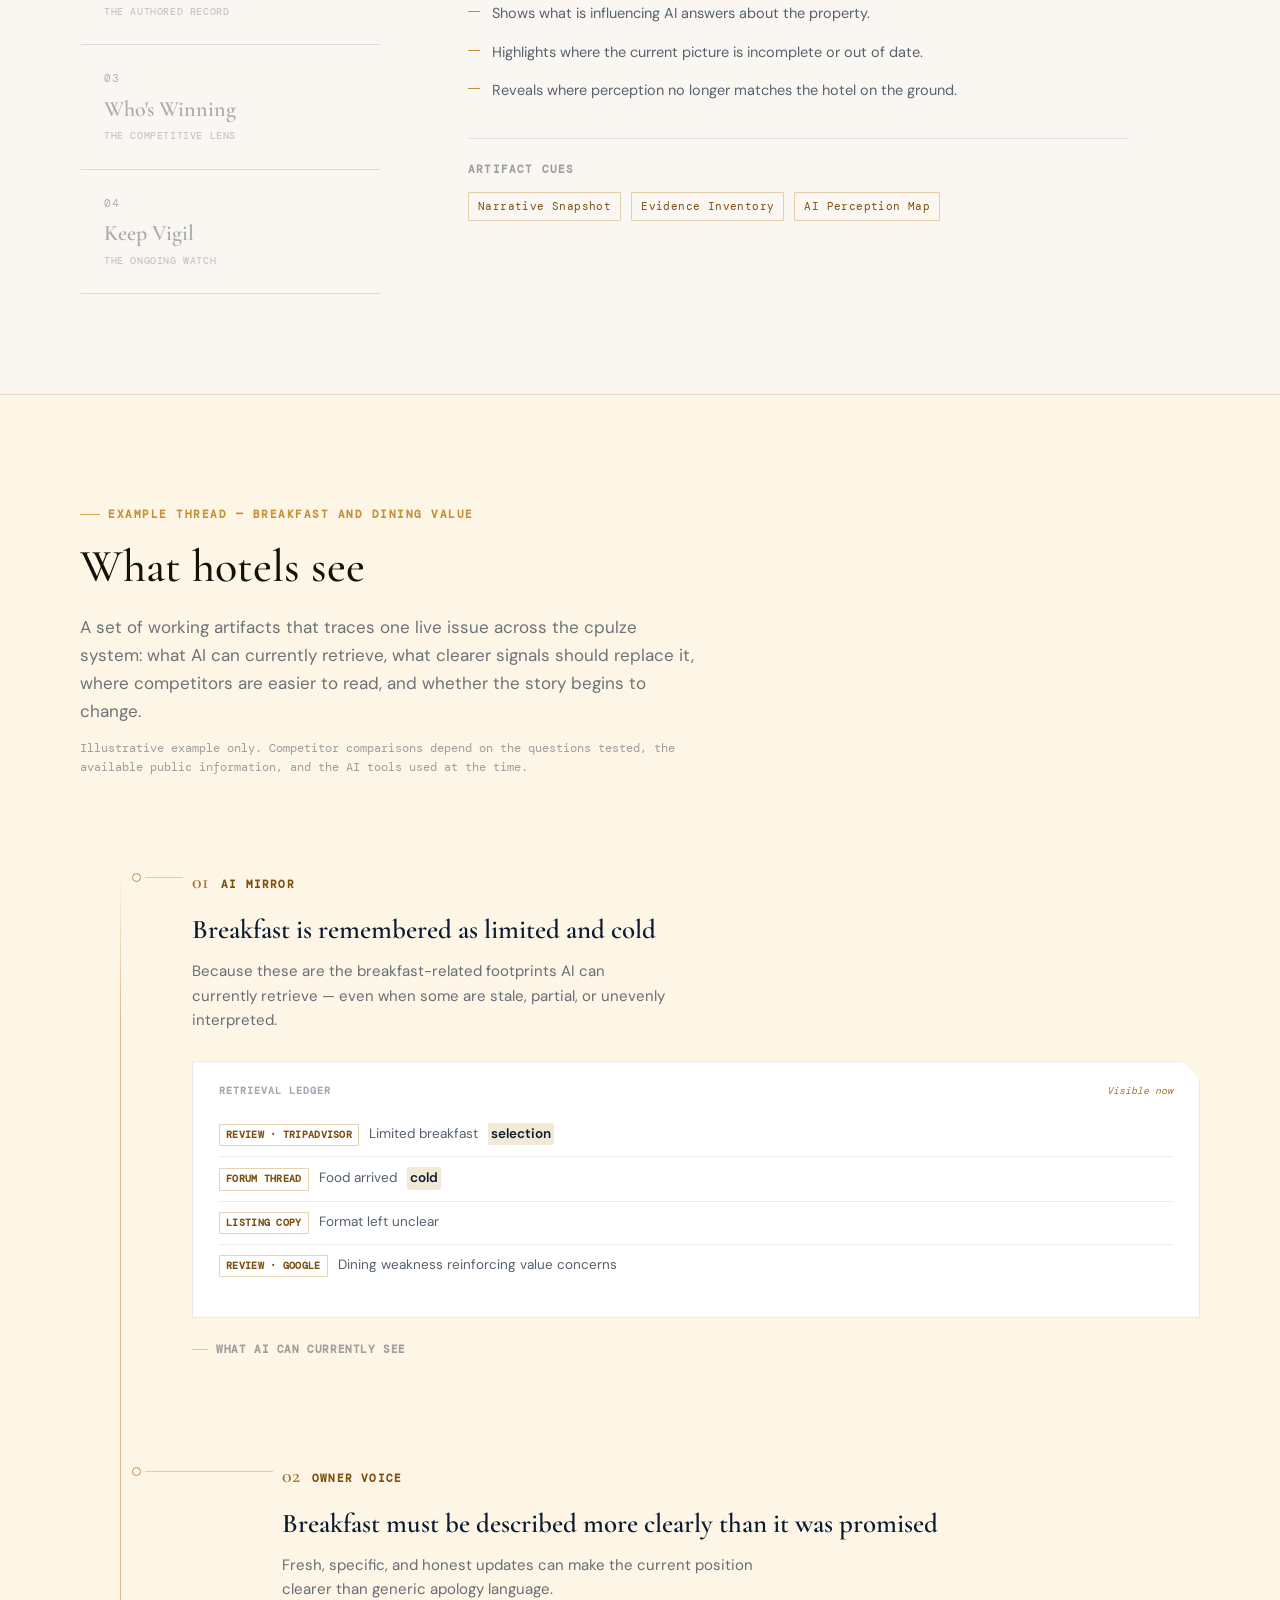
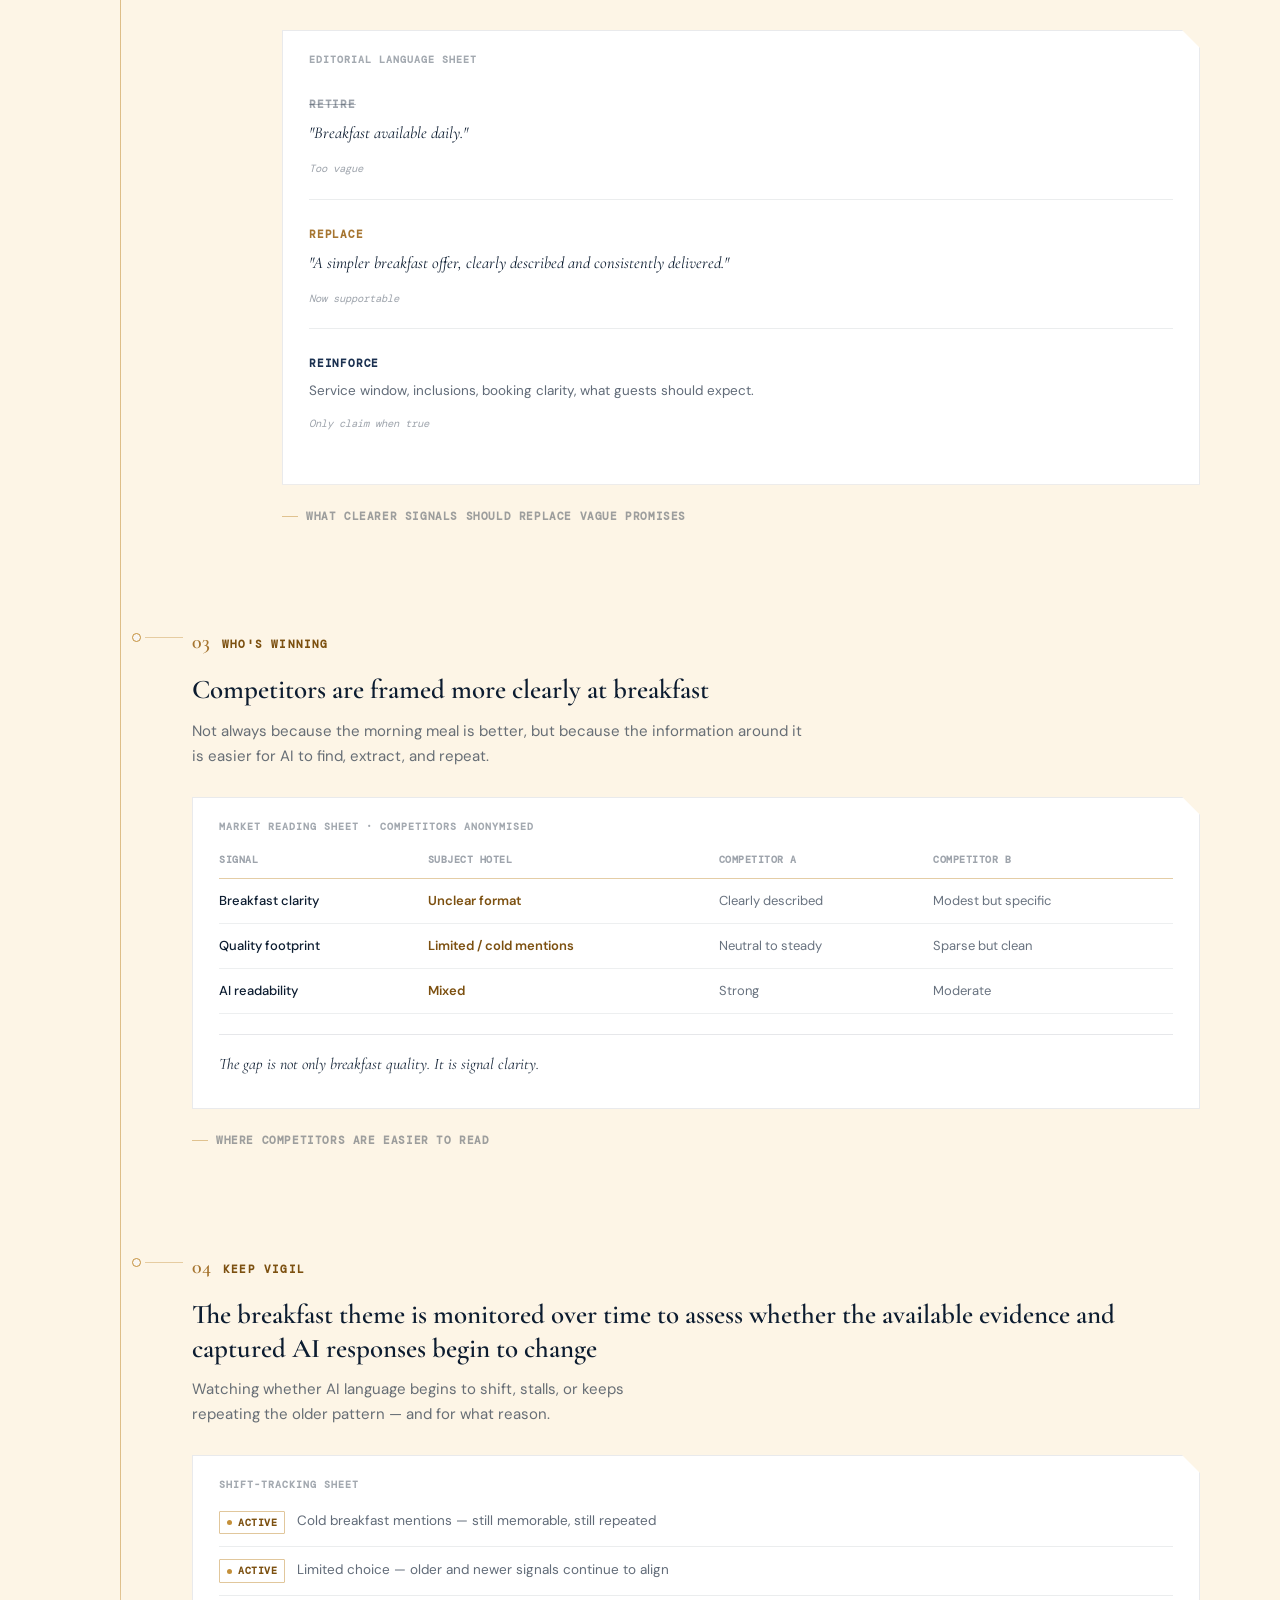
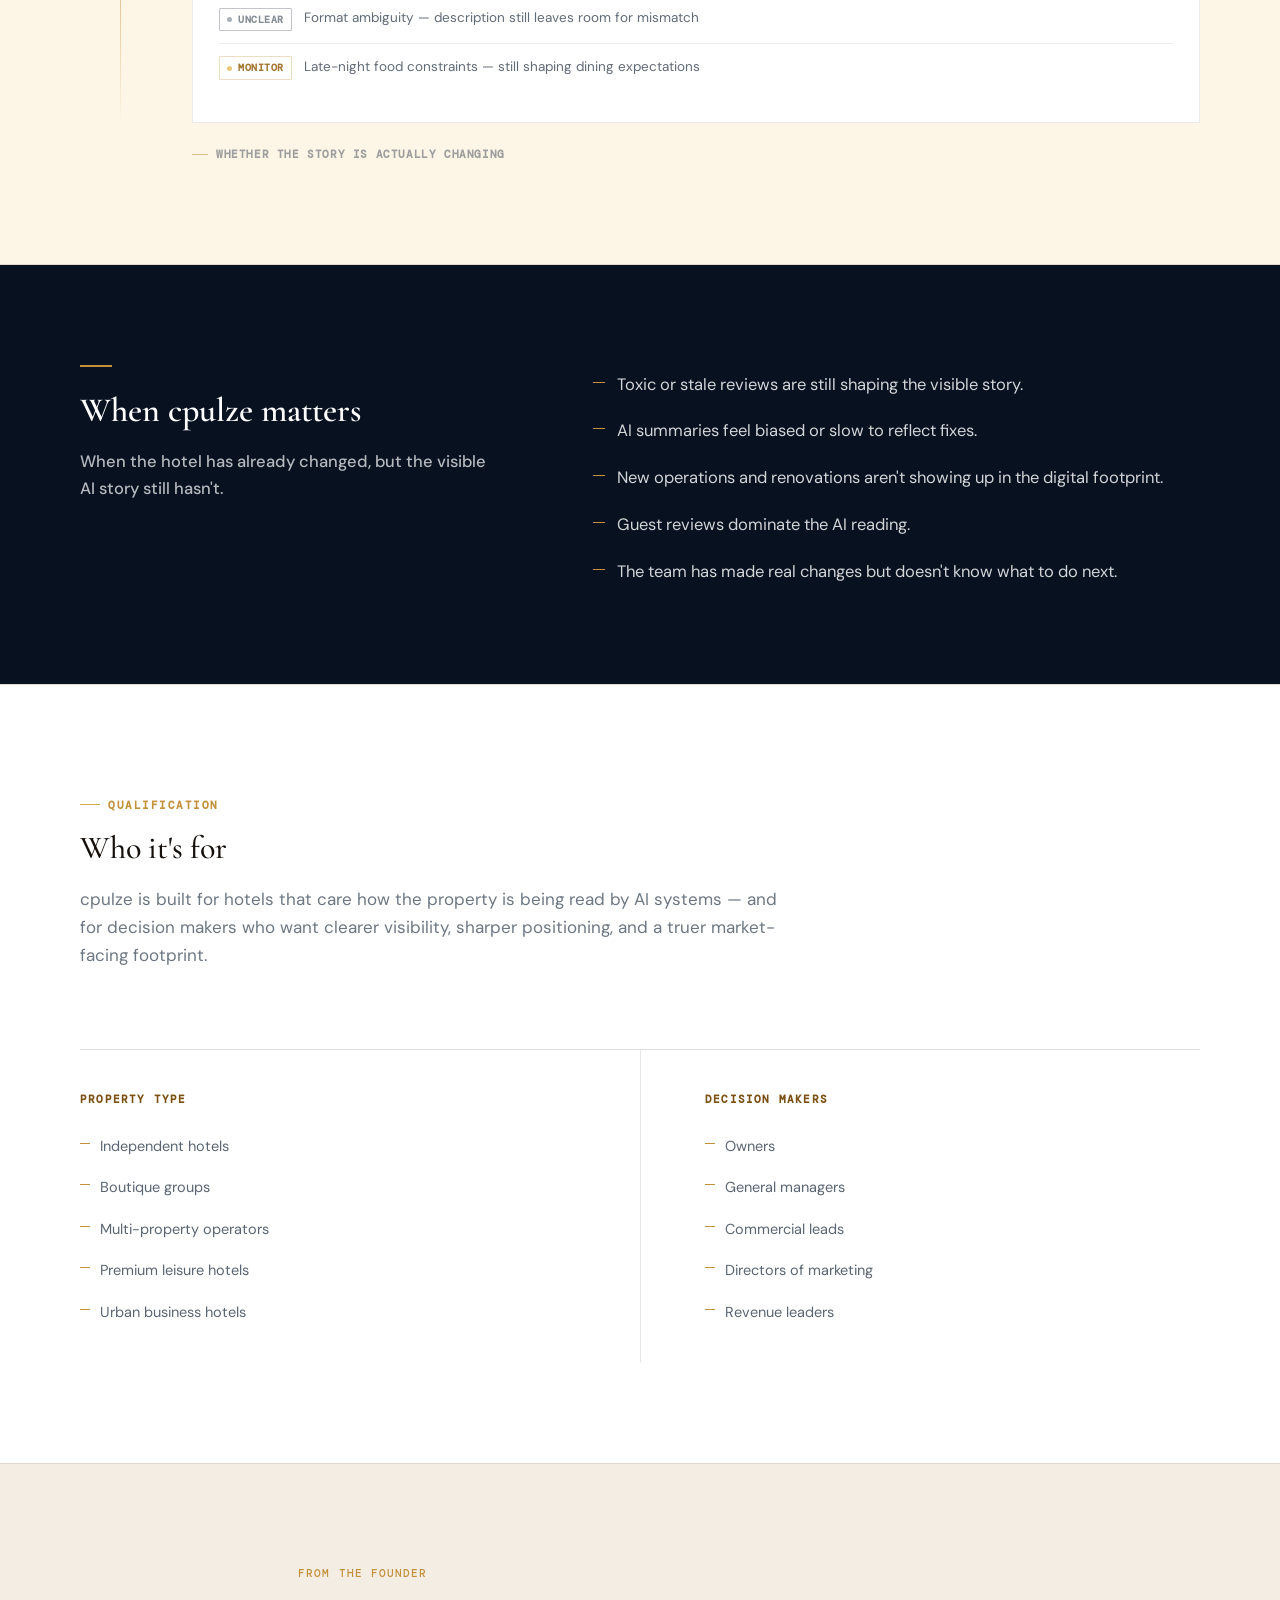
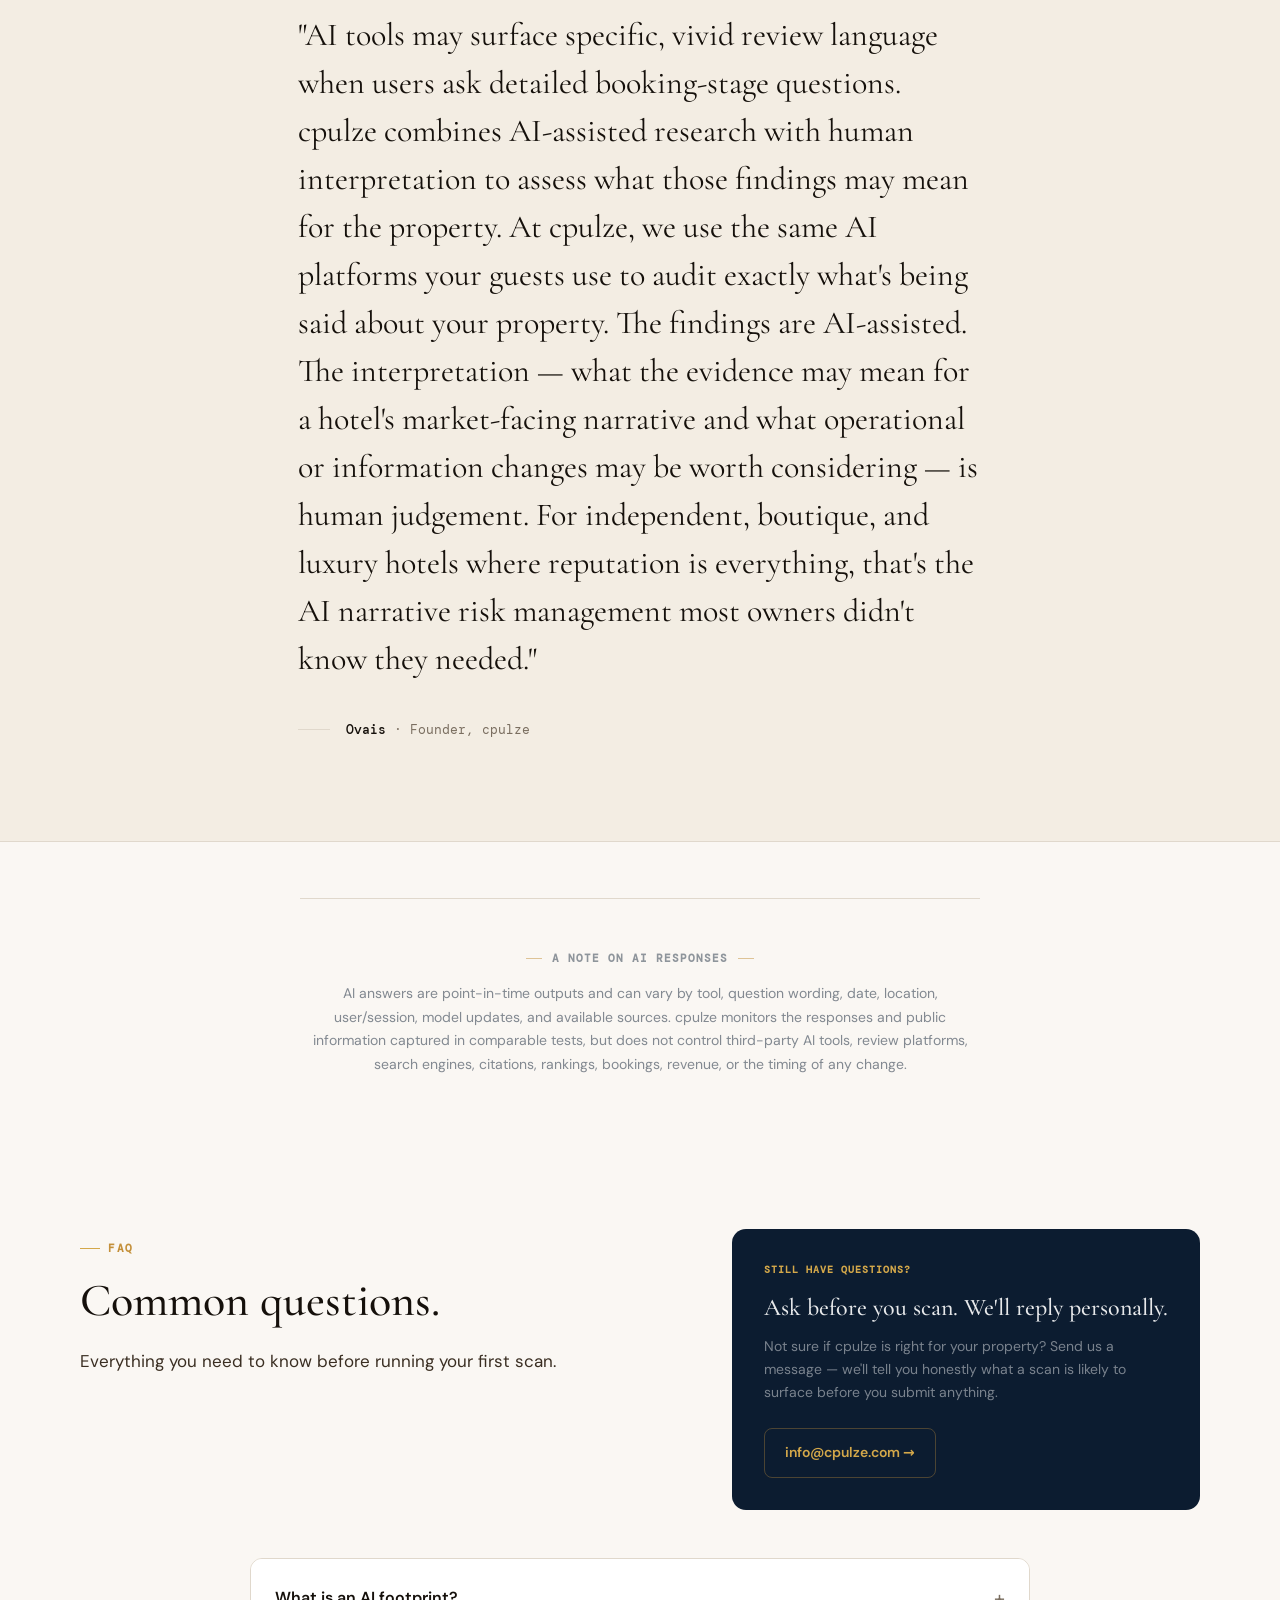
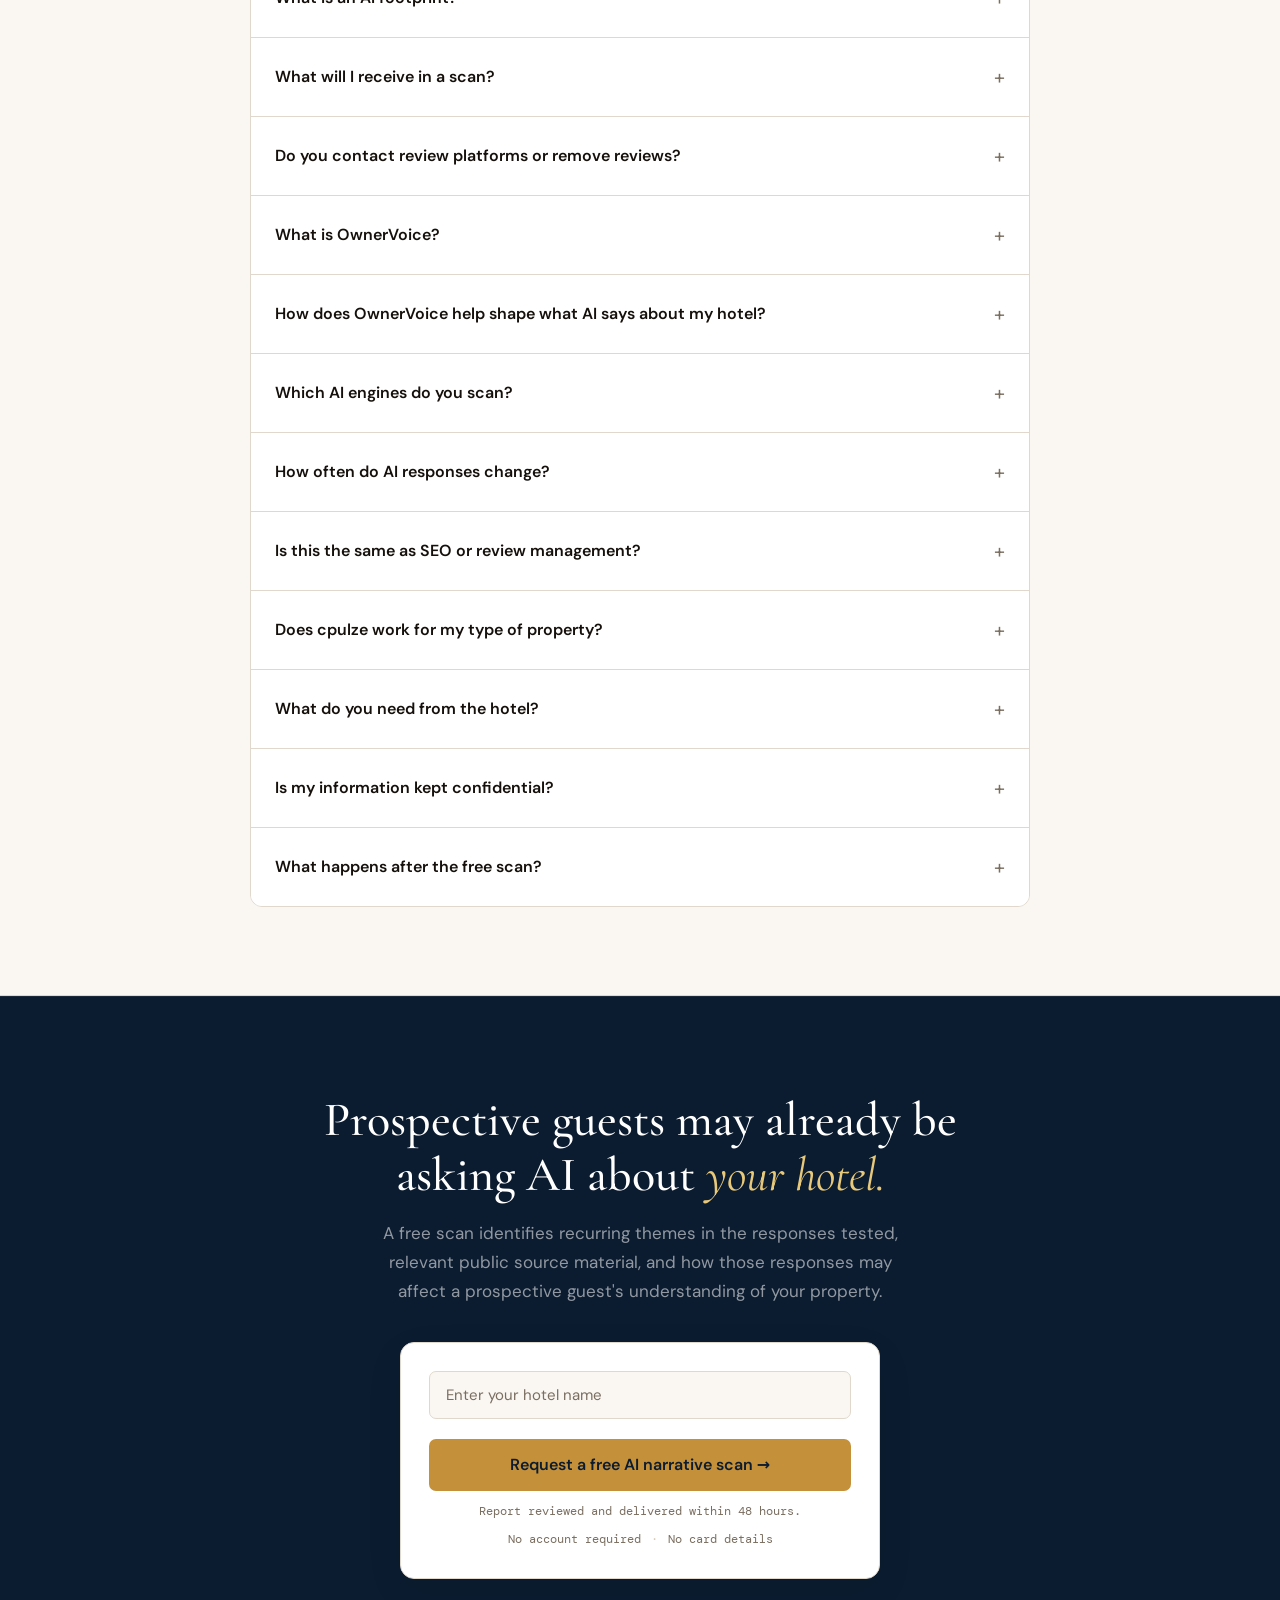
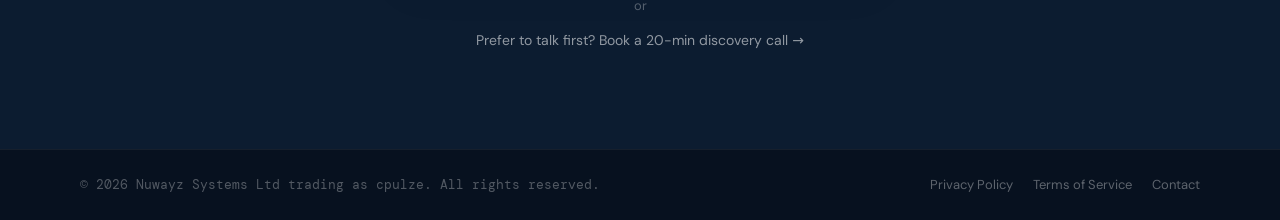
==== commit a902a313: "Final FAQ/CTA/footer wording pass Tightens remaining absolute-ish phrasing across the FAQ (AI footpr" ====
--- a/index.html
+++ b/index.html
@@ -566,11 +566,11 @@
     <div class="faq-list">
       <details>
         <summary>What is an AI footprint?</summary>
-        <div class="faq-answer">Your AI footprint is the publicly available material that shapes how AI tools describe your property — reviews across TripAdvisor, Booking.com and Google, editorial mentions, OTA listings, travel forums and comparison threads. cpulze analyses what's in that footprint and identifies the recurring themes observed across the tools and questions included in your scan, rather than a single response on a single day.</div>
+        <div class="faq-answer">Your AI footprint is the publicly available material that may be retrieved, cited, or reflected when AI tools describe your property — including reviews across TripAdvisor, Booking.com and Google, editorial mentions, OTA listings, travel forums and comparison threads. cpulze analyses that footprint and identifies recurring themes observed across the tools and questions included in your scan, rather than relying on a single response on a single day.</div>
       </details>
       <details>
         <summary>What will I receive in a scan?</summary>
-        <div class="faq-answer">A reviewed, plain-language snapshot: the recurring themes found in selected AI responses to structured booking-stage questions, the relevant public source material behind them, and practical next steps worth considering. It's a focused diagnostic, not a complete audit of every AI tool, every online source, or every guest opinion — but it's enough to show you exactly where to look first.</div>
+        <div class="faq-answer">A reviewed, plain-language snapshot: the recurring themes found in selected AI responses to structured booking-stage questions, the relevant public source material behind them, and practical next steps worth considering. It's a focused diagnostic, not a complete audit of every AI tool, every online source, or every guest opinion — but it is designed to show you where to look first.</div>
       </details>
       <details>
         <summary>Do you contact review platforms or remove reviews?</summary>
@@ -578,27 +578,27 @@
       </details>
       <details>
         <summary>What is OwnerVoice?</summary>
-        <div class="faq-answer">OwnerVoice is your hotel-approved, date-stamped public record — a clear statement of completed changes, current arrangements, or facts you want stated plainly, sitting alongside the reviews and listings AI tools already draw on. You review and approve everything before it goes live, so it's always accurate and always current.</div>
+        <div class="faq-answer">OwnerVoice is your hotel-approved, date-stamped public record — a clear statement of completed changes, current arrangements, or facts you want stated plainly, sitting alongside the reviews and listings AI tools already draw on. You review and approve everything before it goes live, helping ensure it is accurate and current at the time of publication.</div>
       </details>
       <details>
         <summary>How does OwnerVoice help shape what AI says about my hotel?</summary>
-        <div class="faq-answer">Publishing accurate, owner-verified information is exactly the kind of clear, current signal AI tools and search engines are built to pick up on — and many hotels strengthen that further by linking to their OwnerVoice page directly from their own website. We can't promise exactly when or whether a specific AI tool reflects any one update — that depends on the tool, not on us — but publishing the truth and linking to it from a source you control is the strongest lever available.</div>
+        <div class="faq-answer">Publishing accurate, owner-verified information creates a clearer, current public record that may be available to search engines and AI tools. Some hotels also choose to link to their OwnerVoice page from their own website, where appropriate. cpulze cannot promise whether, when, or how a particular AI tool or search engine will retrieve, cite, display, or reflect any update — that depends on the third-party platform, its systems, and the information available at the time. Where monitoring is included, we repeat comparable checks and report material changes observed in those checks.</div>
       </details>
       <details>
         <summary>Which AI engines do you scan?</summary>
-        <div class="faq-answer">We currently scan selected AI tools, including Perplexity, ChatGPT, and Google Gemini, subject to the agreed scope and tool availability. Different tools retrieve and present information differently, which is why we report findings separately per engine rather than as one blended answer — so you can see exactly where the problem is strongest.</div>
+        <div class="faq-answer">We currently scan selected AI tools, including Perplexity, ChatGPT, and Google Gemini, subject to the agreed scope and tool availability. Different tools retrieve and present information differently, which is why we report findings separately per engine rather than as one blended answer — so you can see where the issue appears most clearly in the responses tested.</div>
       </details>
       <details>
         <summary>How often do AI responses change?</summary>
-        <div class="faq-answer">Not on a fixed schedule — which is exactly why staying current matters. Older reviews and references can sit in the public record for years after a hotel has changed, so a structured scan (and where included, ongoing monitoring that repeats comparable checks) is how you find out what's actually being said now, instead of waiting to notice.</div>
+        <div class="faq-answer">Not on a fixed schedule — which is exactly why staying current matters. Older reviews and references can sit in the public record for years after a hotel has changed, so a structured scan (and where included, ongoing monitoring that repeats comparable checks) helps you understand what was observed in the responses tested at that time, instead of waiting to notice.</div>
       </details>
       <details>
         <summary>Is this the same as SEO or review management?</summary>
-        <div class="faq-answer">No. SEO is about where you rank in Google search results; review management improves your star rating for guests who read reviews directly. cpulze addresses a newer, separate moment: what AI tools say when a guest asks a direct question and may never visit your TripAdvisor page at all. That's the moment cpulze is built for.</div>
+        <div class="faq-answer">No. SEO is about where you rank in Google search results; review management improves your star rating for guests who read reviews directly. cpulze addresses a newer, separate moment: what AI tools say when a guest asks a direct question and may rely on an AI-generated response before visiting your website, a review platform, or another booking channel. That's the moment cpulze is built for.</div>
       </details>
       <details>
         <summary>Does cpulze work for my type of property?</summary>
-        <div class="faq-answer">Yes — cpulze is built for independent and boutique hotels of any size, from a single property to a multi-property portfolio. Smaller properties can be more exposed, since a handful of comments carry more weight with fewer reviews overall; larger properties and groups get value from seeing patterns and competitive positioning at scale. If guests are asking AI tools about your property, this is built for you.</div>
+        <div class="faq-answer">Yes — cpulze is built for independent and boutique hotels of any size, from a single property to a multi-property portfolio. Smaller properties may have fewer public reviews and references available, which can make a small number of recurring or specific comments more noticeable in the responses tested; larger properties and groups get value from seeing patterns and competitive positioning at scale. cpulze is designed for properties that want a clearer view of how selected AI tools respond to booking-stage questions.</div>
       </details>
       <details>
         <summary>What do you need from the hotel?</summary>
@@ -606,11 +606,11 @@
       </details>
       <details>
         <summary>Is my information kept confidential?</summary>
-        <div class="faq-answer">Yes. Anything non-public you share with us is used only to deliver the agreed service and is never disclosed elsewhere; OwnerVoice content only ever goes public once you've approved it. Full detail is in our <a href="/privacy.html">Privacy Policy</a> and <a href="/terms.html">Terms of Service</a>.</div>
+        <div class="faq-answer">Non-public information you share with us is used to deliver the agreed service and handled in accordance with our <a href="/privacy.html">Privacy Policy</a> and <a href="/terms.html">Terms of Service</a>. OwnerVoice content is published only after approval by an authorised hotel representative.</div>
       </details>
       <details>
         <summary>What happens after the free scan?</summary>
-        <div class="faq-answer">Your free scan is designed to show, clearly, whether cpulze is worth pursuing for your property — no obligation either way. If there's a real issue worth fixing, we'll talk through a property-specific programme: deeper findings, prioritised actions, OwnerVoice support, competitor context, and ongoing monitoring, scoped to what your hotel actually needs.</div>
+        <div class="faq-answer">Your free scan is designed to show, clearly, whether cpulze is worth pursuing for your property — no obligation either way. If the scan identifies an issue worth exploring, we'll talk through a property-specific programme: deeper findings, prioritised actions, OwnerVoice support, competitor context, and ongoing monitoring, scoped to what your hotel actually needs.</div>
       </details>
     </div>
   </div>
@@ -620,7 +620,7 @@
 <section class="cta-section" id="scan">
   <div class="container-narrow">
     <h2 class="cta-headline">Prospective guests may already be<br>asking AI about <em>your hotel.</em></h2>
-    <p class="cta-sub">A free scan identifies what is shaping your narrative — the sources, the language, the themes — and how the captured responses may affect a prospective guest's understanding of your property.</p>
+    <p class="cta-sub">A free scan identifies recurring themes in the responses tested, relevant public source material, and how those responses may affect a prospective guest's understanding of your property.</p>
     <div class="cta-scan-wrap">
       <div class="scan-card">
         <div class="form-fields">
@@ -647,7 +647,7 @@
 <!-- FOOTER -->
 <footer>
   <div class="footer-inner">
-    <span class="footer-text">cpulze · © 2026</span>
+    <span class="footer-text">© 2026 Nuwayz Systems Ltd trading as cpulze. All rights reserved.</span>
     <div class="footer-links">
       <a href="/privacy.html">Privacy Policy</a>
       <a href="/terms.html">Terms of Service</a>
